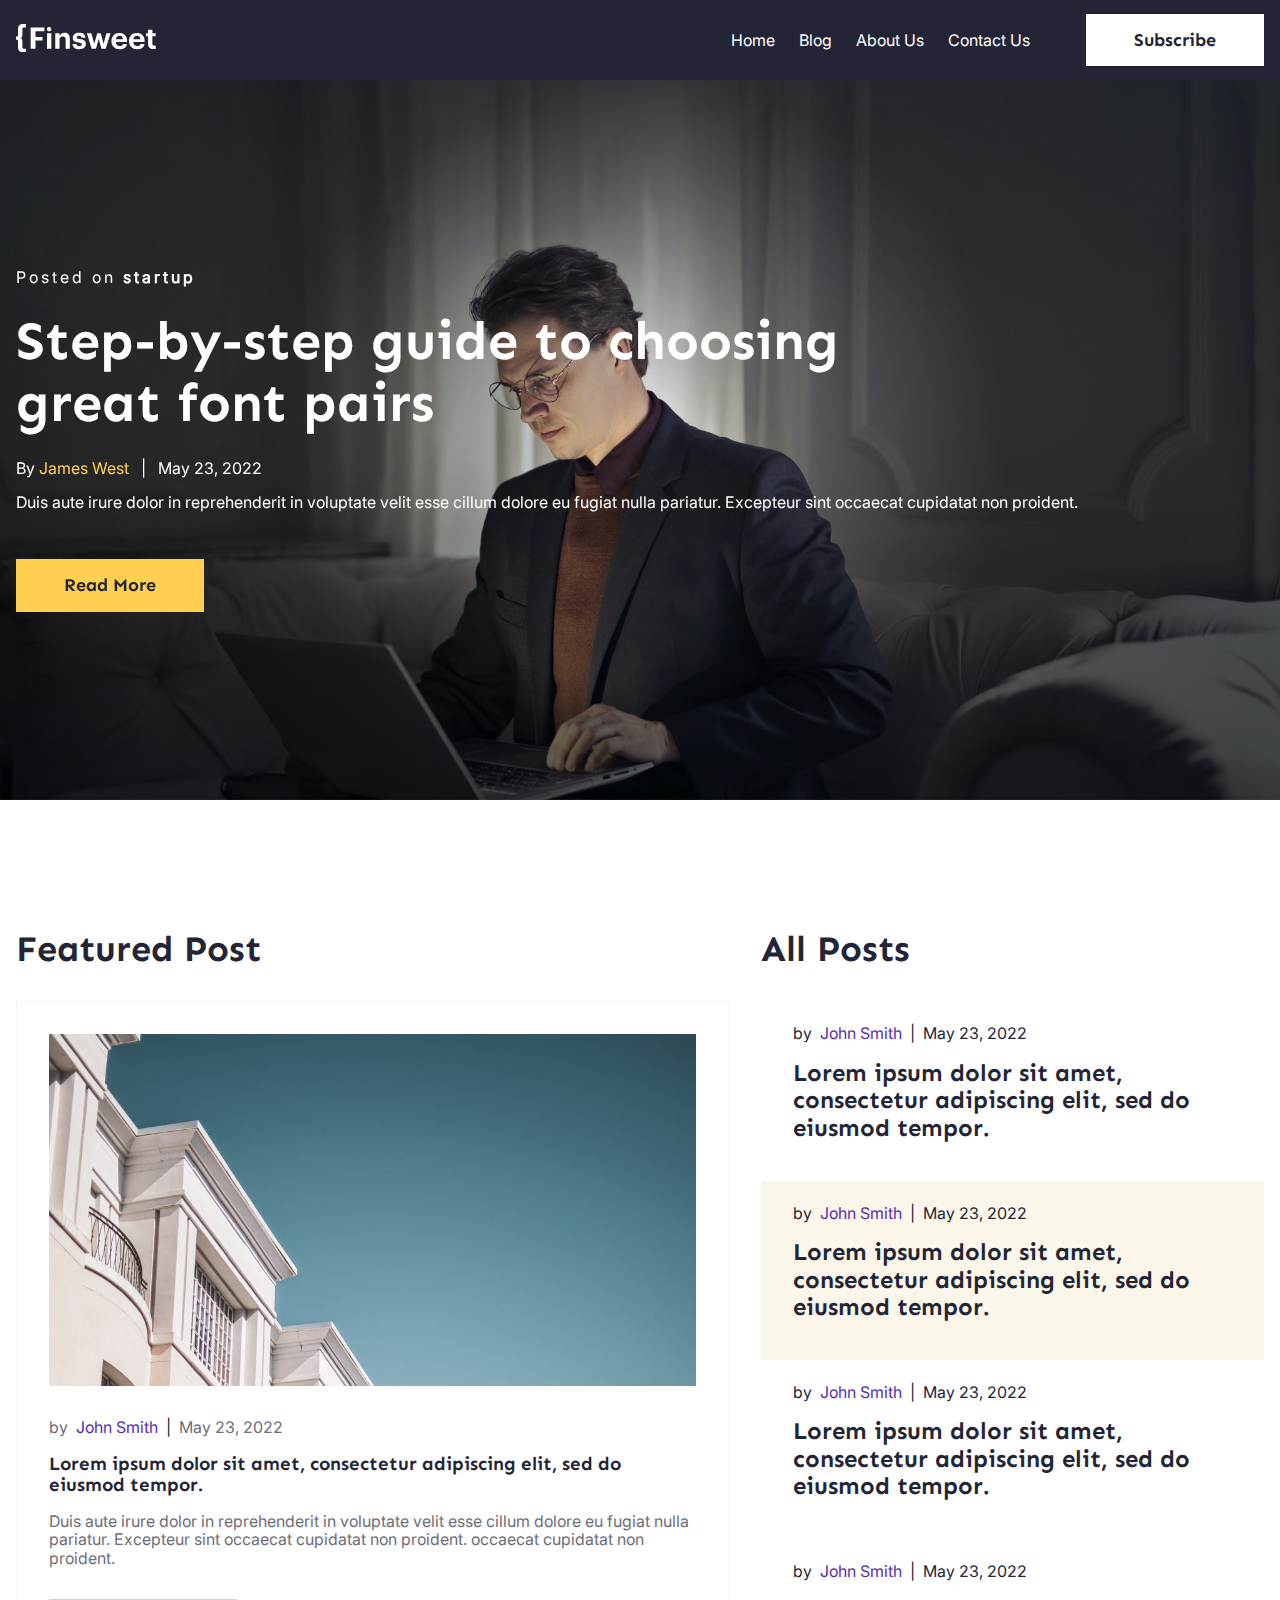
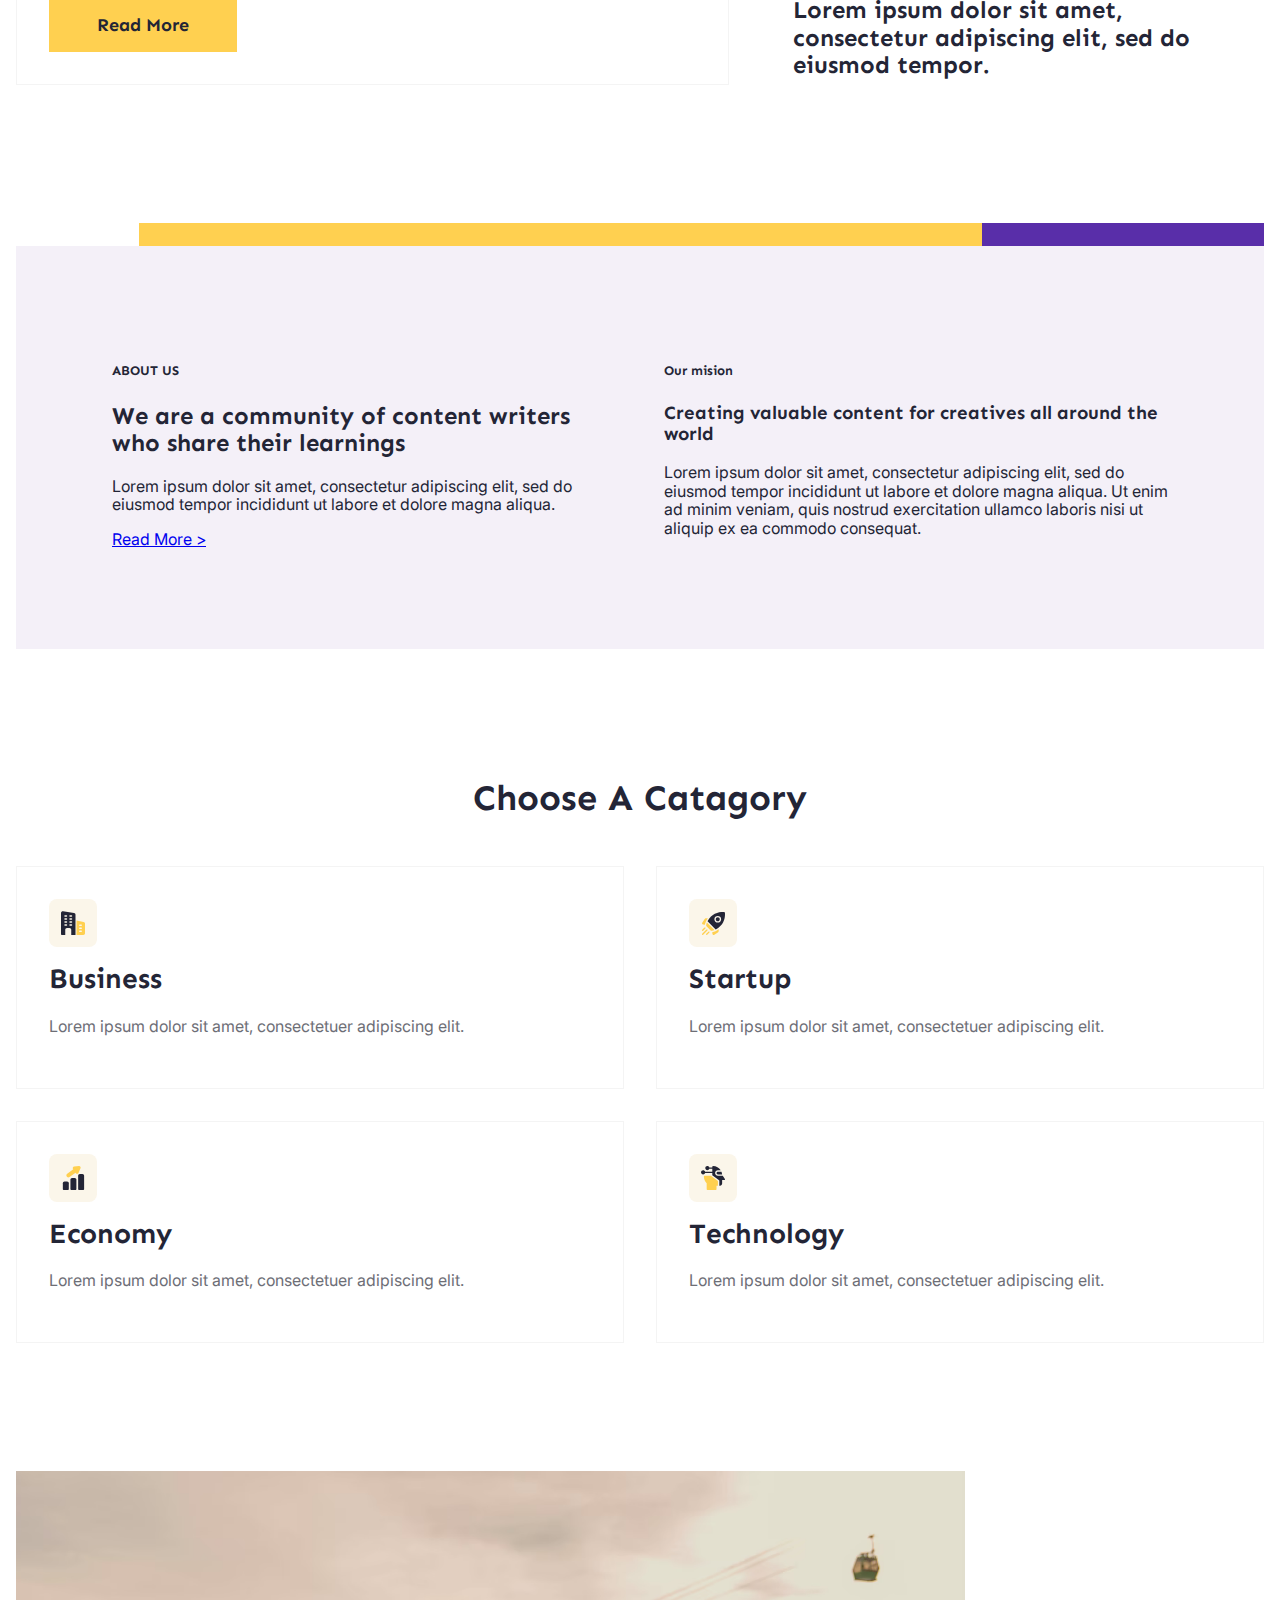
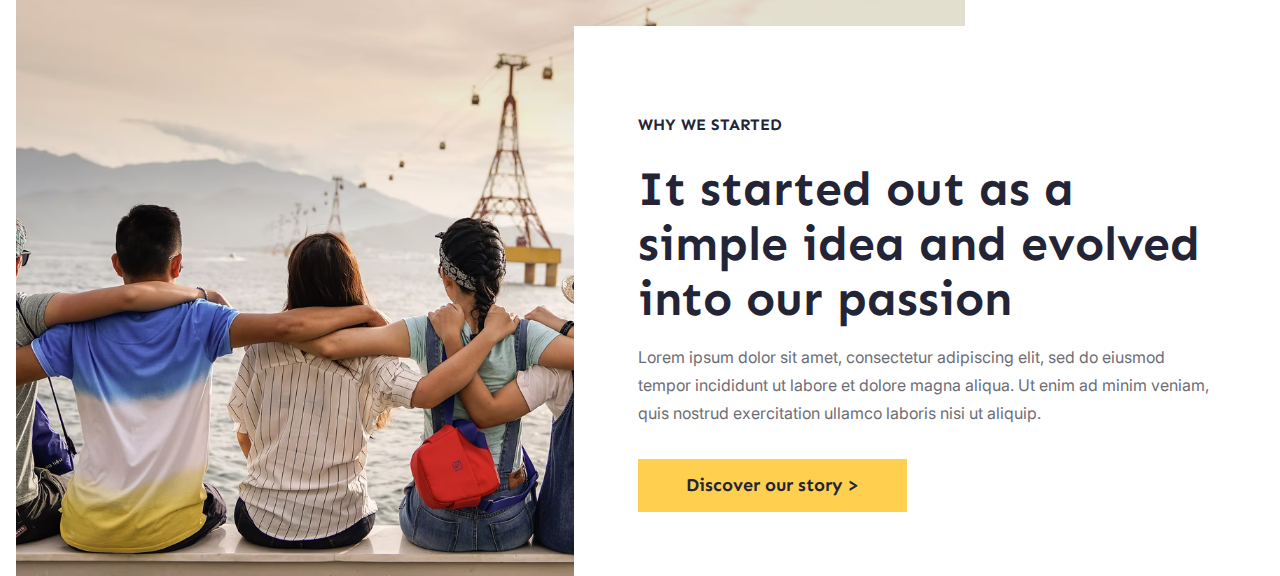
==== index.html @ 899491e8 "created main responsive why we started block with css styles" ====
<!DOCTYPE html>
<html lang="en">

<head>
  <meta charset="UTF-8">
  <meta name="viewport" content="width=device-width, initial-scale=1.0">
  <title>Document</title>
  <link rel="stylesheet" href="css/style.css">
</head>

<body>
  <nav>
    <div class="container">
      <div class="logo">
        <a href="#">
          <svg width="140" height="29" viewBox="0 0 140 29" fill="none" xmlns="http://www.w3.org/2000/svg">
            <g clip-path="url(#clip0_22271_611)">
              <path
                d="M139.752 21.6557V25.1203H136.846C133.745 25.0228 132.088 23.3481 132.088 20.2026V12.2899H130.059V9.25068H132.088V5.84814H136.376V9.21523H139.655V12.2456H136.376V19.7773C136.376 20.7962 136.58 21.6114 138.148 21.6114L139.752 21.6557Z"
                fill="white" />
              <path
                d="M112.965 17.2166V16.9862C112.919 15.9671 113.074 14.9488 113.422 13.9898C113.77 13.0308 114.303 12.1498 114.992 11.3975C115.681 10.6451 116.512 10.0361 117.437 9.6054C118.362 9.17468 119.362 8.9307 120.382 8.88745C120.585 8.88745 120.798 8.88745 121.002 8.88745C125.051 8.88745 128.604 11.2444 128.604 16.8621V18.0583H117.351C117.466 20.6457 118.866 22.1077 121.223 22.1077C123.252 22.1077 124.2 21.2216 124.475 19.928H128.525C128.028 23.3039 125.335 25.1824 121.073 25.1824C116.394 25.1469 112.965 22.1875 112.965 17.2166ZM124.387 15.3469C124.236 12.99 123.049 11.8558 120.984 11.8558C118.919 11.8558 117.732 13.1318 117.44 15.3469H124.387Z"
                fill="white" />
              <path
                d="M95.4573 17.2166V16.9862C95.4108 15.9685 95.5654 14.9516 95.9122 13.9937C96.259 13.0358 96.7912 12.1557 97.4783 11.4035C98.1654 10.6514 98.994 10.042 99.9168 9.61032C100.839 9.1786 101.838 8.93296 102.856 8.88745C103.06 8.88745 103.272 8.88745 103.476 8.88745C107.526 8.88745 111.088 11.2444 111.088 16.8621V18.0583H99.8433C99.9585 20.6457 101.359 22.1077 103.716 22.1077C105.745 22.1077 106.693 21.2216 106.967 19.928H111.017C110.512 23.3039 107.818 25.1824 103.556 25.1824C98.8864 25.1469 95.4573 22.1875 95.4573 17.2166ZM106.879 15.3469C106.728 12.99 105.541 11.8558 103.476 11.8558C101.412 11.8558 100.26 13.1672 99.932 15.3381L106.879 15.3469Z"
                fill="white" />
              <path
                d="M70.8867 9.21509H75.4234L78.1968 19.7239L81.2361 9.21509H84.7804L87.5272 19.7239L90.4513 9.21509H94.607L89.6804 24.8277H85.4272L82.769 15.0277L79.9247 24.8277H75.6184L70.8867 9.21509Z"
                fill="white" />
              <path
                d="M56.4688 19.9189H60.5181C60.7042 21.3278 61.4042 22.1341 63.265 22.1341C64.9308 22.1341 65.7017 21.505 65.7017 20.4328C65.7017 19.3607 64.8156 18.9088 62.5472 18.5898C58.3915 17.9607 56.7877 16.7645 56.7877 13.7164C56.7877 10.4645 59.765 8.85181 62.9903 8.85181C66.4548 8.85181 69.0688 10.11 69.4409 13.6986H65.4447C65.4192 13.4212 65.339 13.1516 65.2087 12.9053C65.0784 12.6591 64.9006 12.4411 64.6855 12.264C64.4705 12.0868 64.2225 11.9541 63.9559 11.8733C63.6892 11.7926 63.4092 11.7655 63.132 11.7936H62.9991C61.5991 11.7936 60.7839 12.4493 60.7839 13.4062C60.7839 14.3632 61.5371 14.7797 63.8232 15.1075C67.7042 15.6923 69.8751 16.6759 69.8751 20.0164C69.8751 23.3569 67.4206 25.1467 63.3093 25.1467C59.1979 25.1467 56.5839 23.2948 56.4688 19.9189Z"
                fill="white" />
              <path
                d="M39.2617 9.21514H43.5503V11.6873C44.0337 10.7799 44.7674 10.0304 45.6643 9.52772C46.5612 9.02509 47.5835 8.79051 48.6098 8.85185C51.6491 8.85185 53.8554 10.7038 53.8554 14.9303V24.8632H49.6199V15.5506C49.6199 13.4329 48.7959 12.4227 46.882 12.4227C46.4774 12.3875 46.0699 12.4325 45.6829 12.5552C45.2958 12.6779 44.9368 12.8758 44.6264 13.1376C44.316 13.3995 44.0604 13.72 43.8742 14.0809C43.688 14.4417 43.5749 14.8358 43.5415 15.2405C43.5193 15.4288 43.5193 15.6192 43.5415 15.8076V24.8278H39.2617V9.21514Z"
                fill="white" />
              <path
                d="M30.9858 5.28988C30.9703 4.86229 31.0819 4.4397 31.3067 4.07562C31.5315 3.71153 31.8592 3.42233 32.2484 3.24462C32.6377 3.06691 33.0709 3.00868 33.4932 3.07731C33.9155 3.14594 34.308 3.33834 34.6209 3.63016C34.9338 3.92197 35.1531 4.30007 35.2511 4.71659C35.349 5.13311 35.3211 5.56932 35.171 5.96998C35.0208 6.37065 34.7552 6.71776 34.4076 6.96737C34.0601 7.21697 33.6463 7.35785 33.2187 7.37216H33.139C32.8736 7.38896 32.6074 7.35319 32.3559 7.2669C32.1043 7.18062 31.8723 7.04551 31.673 6.86934C31.4738 6.69317 31.3113 6.4794 31.1949 6.24028C31.0785 6.00117 31.0105 5.74143 30.9947 5.47596C30.9873 5.41422 30.9843 5.35204 30.9858 5.28988ZM30.9858 9.2152H35.3187V24.8279H31.0035L30.9858 9.2152Z"
                fill="white" />
              <path d="M14.6562 3.49121H28.355V7.27476H19.4942V12.9191H26.5119V16.5608H19.4854V24.8279H14.6562V3.49121Z"
                fill="white" />
              <path
                d="M6.38861 10.4734C6.38861 11.8114 6.38861 13.4418 4.54557 14.1063C6.43291 14.7532 6.38861 16.1266 6.38861 17.562V22.8785C6.38861 23.8886 6.7962 24.5 7.52279 24.6506C7.68244 24.7045 7.85064 24.7285 8.01899 24.7215H9.79114V28.2658H6.86709C3.7481 28.2658 2.02911 26.4937 2.02911 23.2063V16.9152C2.00699 16.5922 1.86458 16.2893 1.63 16.0662C1.39541 15.8431 1.08571 15.716 0.762025 15.7101H0V12.6H0.762025C1.09216 12.5956 1.40796 12.4644 1.64388 12.2334C1.87981 12.0024 2.01776 11.6895 2.02911 11.3595V4.97975C2.02911 1.74557 3.71266 0 6.86709 0H9.81772V3.49114H8.04557C7.87702 3.49163 7.70958 3.51854 7.54937 3.57089C6.82278 3.75696 6.41519 4.35949 6.41519 5.34304L6.38861 10.4734Z"
                fill="white" />
            </g>
            <defs>
              <clipPath id="clip0_22271_611">
                <rect width="140" height="28.3544" fill="white" />
              </clipPath>
            </defs>
          </svg>
        </a>
      </div>

      <div class="nav__block">
        <div class="nav__block-menu">
          <button class="mobile__menu-btn" id="burger-menu">
            <span></span>
          </button>
          <ul class="menu">
            <li>
              <a href="#">Home</a>
            </li>
            <li>
              <a href="#">Blog</a>
            </li>
            <li>
              <a href="#">About Us</a>
            </li>
            <li>
              <a href="#">Contact Us</a>
            </li>
            <li>
              <button class="btn white">Subscribe</button>
            </li>
          </ul>
        </div>
        <div class="nav__block-btn">
          <button class="btn white">Subscribe</button>
        </div>
      </div>
    </div>
  </nav>
  <header class="index__header">
    <div class="index__header-cover">
      <div class="overlay"></div>
      <img src="img/header.png" alt="header">
    </div>
    <div class="container">
      <div class="index__header-content">
        <p class="index__header-content__subtitle">Posted on <span>startup</span></p>
        <h1>Step-by-step guide to choosing <br> great font pairs</h1>
        <div class="index__header-content__date__and__author">
          <p>By <span class="index__header-content__author">James West</span></p>
          |
          <p>May 23, 2022</p>
        </div>
        <p>Duis aute irure dolor in reprehenderit in voluptate velit esse cillum dolore eu fugiat nulla pariatur.
          Excepteur
          sint
          occaecat cupidatat non proident.</p>
        <button class="btn">Read More</button>
      </div>
    </div>
  </header>
  <main>
    <div class="container index__first__block">
      <div class="featured__post">
        <h2>Featured Post</h2>

        <div class="featured__post-wrapper">
          <div class="featured__post-cover">
            <img src="img/fp.png" alt="Lorem ipsum dolor sit amet, consectetur adipiscing elit, sed do eiusmod tempor.">
          </div>
          <div class="post__title__date__author">
            <div class="pda">
              <p>by</p>
              <a href="#">John Smith</a>
              <span>|</span>
              <p>May 23, 2022</p>
            </div>
            <h3>
              Lorem ipsum dolor sit amet, consectetur adipiscing elit, sed do eiusmod tempor.
            </h3>
          </div>
          <p>
            Duis aute irure dolor in reprehenderit in voluptate velit esse cillum dolore eu fugiat nulla pariatur.
            Excepteur sint
            occaecat cupidatat non proident.
            occaecat cupidatat non proident.
          </p>
          <button class="btn">Read More</button>
        </div>
      </div>
      <div class="all__posts">
        <h2>All Posts</h2>

        <div class="all__posts-items">
          <div class="all__posts-item">
            <div class="post__title__date__author">
              <div class="pda">
                <p>by</p>
                <a href="#">John Smith</a>
                <span>|</span>
                <p>May 23, 2022</p>
              </div>
              <h4>
                Lorem ipsum dolor sit amet, consectetur adipiscing elit, sed do eiusmod tempor.
              </h4>
            </div>
          </div>
          <div class="all__posts-item">
            <div class="post__title__date__author">
              <div class="pda">
                <p>by</p>
                <a href="#">John Smith</a>
                <span>|</span>
                <p>May 23, 2022</p>
              </div>
              <h4>
                Lorem ipsum dolor sit amet, consectetur adipiscing elit, sed do eiusmod tempor.
              </h4>
            </div>
          </div>
          <div class="all__posts-item">
            <div class="post__title__date__author">
              <div class="pda">
                <p>by</p>
                <a href="#">John Smith</a>
                <span>|</span>
                <p>May 23, 2022</p>
              </div>
              <h4>
                Lorem ipsum dolor sit amet, consectetur adipiscing elit, sed do eiusmod tempor.
              </h4>
            </div>
          </div>
          <div class="all__posts-item">
            <div class="post__title__date__author">
              <div class="pda">
                <p>by</p>
                <a href="#">John Smith</a>
                <span>|</span>
                <p>May 23, 2022</p>
              </div>
              <h4>
                Lorem ipsum dolor sit amet, consectetur adipiscing elit, sed do eiusmod tempor.
              </h4>
            </div>
          </div>
        </div>
      </div>
    </div>
    <div class="container index__second__block">
      <div class="isb__lines">
        <div class="orange"></div>
        <div class="purple"></div>
      </div>
      <div class="isb__wrapper">
        <div class="isb__left">
          <h5>ABOUT US</h5>
          <h2>We are a community of content writers who share their learnings</h2>
          <p>Lorem ipsum dolor sit amet, consectetur adipiscing elit, sed do eiusmod tempor incididunt ut labore et
            dolore magna
            aliqua.</p>
          <a href="#">Read More ></a>
        </div>
        <div class="isb__right">
          <h5>Our mision</h5>
          <h3>Creating valuable content for creatives all around the world</h3>
          <p>Lorem ipsum dolor sit amet, consectetur adipiscing elit, sed do eiusmod tempor incididunt ut labore et
            dolore magna
            aliqua. Ut enim ad minim veniam, quis nostrud exercitation ullamco laboris nisi ut aliquip ex ea commodo
            consequat.</p>
        </div>
      </div>
    </div>
    <div class="container global__category">
      <h2>Choose A Catagory</h2>
      <div class="global__category-items">
        <div class="global__category-item">
          <div class="gc__icon">
            <img src="icons/i1.svg" alt="icon">
          </div>
          <h3>Business</h3>
          <p>Lorem ipsum dolor sit amet, consectetuer adipiscing elit.</p>
        </div>
        <div class="global__category-item">
          <div class="gc__icon">
            <img src="icons/i2.svg" alt="icon">
          </div>
          <h3>Startup</h3>
          <p>Lorem ipsum dolor sit amet, consectetuer adipiscing elit.</p>
        </div>
        <div class="global__category-item">
          <div class="gc__icon">
            <img src="icons/i3.svg" alt="icon">
          </div>
          <h3>Economy</h3>
          <p>Lorem ipsum dolor sit amet, consectetuer adipiscing elit.</p>
        </div>
        <div class="global__category-item">
          <div class="gc__icon">
            <img src="icons/i4.svg" alt="icon">
          </div>
          <h3>Technology</h3>
          <p>Lorem ipsum dolor sit amet, consectetuer adipiscing elit.</p>
        </div>
      </div>
    </div>
    <div class="container why__we__started">
      <div class="wws__cover">
        <img src="img/whywestarted.png" alt="why we started">
      </div>
      <div class="wws__content">
        <h5>Why we started</h5>
        <h2>It started out as a simple idea and evolved into our passion</h2>
        <p>Lorem ipsum dolor sit amet, consectetur adipiscing elit, sed do eiusmod tempor incididunt ut labore et dolore
          magna
          aliqua. Ut enim ad minim veniam, quis nostrud exercitation ullamco laboris nisi ut aliquip.</p>
        <button class="btn">Discover our story ></button>
      </div>
    </div>
  </main>
</body>

</html>
---- css/style.css ----
html {
  line-height: 1.15;
  -webkit-text-size-adjust: 100%;
}

* {
  box-sizing: border-box;
}

ul,
ol {
  margin: 0;
  padding: 0;
}

body {
  margin: 0;
}

main {
  display: block;
}

h1 {
  font-size: 2em;
  margin: 0.67em 0;
}

hr {
  box-sizing: content-box;
  height: 0;
  overflow: visible;
}

pre {
  font-family: monospace, monospace;
  /* 1 */
  font-size: 1em;
  /* 2 */
}

a {
  background-color: transparent;
}

abbr[title] {
  border-bottom: none;
  text-decoration: underline;
  text-decoration: underline dotted;
}

b,
strong {
  font-weight: bolder;
}

code,
kbd,
samp {
  font-family: monospace, monospace;
  font-size: 1em;
}

small {
  font-size: 80%;
}

sub,
sup {
  font-size: 75%;
  line-height: 0;
  position: relative;
  vertical-align: baseline;
}

sub {
  bottom: -0.25em;
}

sup {
  top: -0.5em;
}

img {
  border-style: none;
}

button,
input,
optgroup,
select,
textarea {
  font-family: inherit;
  font-size: 100%;
  line-height: 1.15;
  margin: 0;
}

button,
input {
  overflow: visible;
}

button,
select {
  text-transform: none;
}

button,
[type="button"],
[type="reset"],
[type="submit"] {
  -webkit-appearance: button;
}

button::-moz-focus-inner,
[type="button"]::-moz-focus-inner,
[type="reset"]::-moz-focus-inner,
[type="submit"]::-moz-focus-inner {
  border-style: none;
  padding: 0;
}

button:-moz-focusring,
[type="button"]:-moz-focusring,
[type="reset"]:-moz-focusring,
[type="submit"]:-moz-focusring {
  outline: 1px dotted ButtonText;
}

fieldset {
  padding: 0.35em 0.75em 0.625em;
}

legend {
  box-sizing: border-box;
  color: inherit;
  display: table;
  max-width: 100%;
  padding: 0;
  white-space: normal;
}

progress {
  vertical-align: baseline;
}

textarea {
  overflow: auto;
}

[type="checkbox"],
[type="radio"] {
  box-sizing: border-box;
  padding: 0;
}

[type="number"]::-webkit-inner-spin-button,
[type="number"]::-webkit-outer-spin-button {
  height: auto;
}

[type="search"] {
  -webkit-appearance: textfield;
  outline-offset: -2px;
}

[type="search"]::-webkit-search-decoration {
  -webkit-appearance: none;
}

::-webkit-file-upload-button {
  -webkit-appearance: button;
  font: inherit;
}

details {
  display: block;
}

summary {
  display: list-item;
}

template {
  display: none;
}

[hidden] {
  display: none;
}

/*  finsweet */

:root {
  --black: #232536;
  --yellow: #FFD050;
  --purple: #592EA9;
  --darkGray: #4C4C4C;
  --mediumGray: #6D6E76;
  --lightGray: #F4F4F4;
  --lavender: #F4F0F8;
  --lightYellow: #FBF6EA;
  --white: #FFFFFF;
}

@font-face {
  font-family: "sen-extrabold";
  src: url("../fonts/Sen-ExtraBold.ttf");
}

@font-face {
  font-family: "sen-semibold";
  src: url("../fonts/Sen-SemiBold.ttf");
}

@font-face {
  font-family: "sen-bold";
  src: url("../fonts/Sen-Bold.ttf");
}

@font-face {
  font-family: "sen-medium";
  src: url("../fonts/Sen-Medium.ttf");
}

@font-face {
  font-family: "sen-regular";
  src: url("../fonts/Sen-Regular.ttf");
}

@font-face {
  font-family: "inter-medium";
  src: url("../fonts/Inter-Medium.ttf");
}

@font-face {
  font-family: "inter-regular";
  src: url("../fonts/Inter-Regular.ttf");
}

@font-face {
  font-family: "inter-light";
  src: url("../fonts/Inter-Light.ttf");
}

h1,
h2,
h3,
h4,
h5,
h6 {
  font-family: "sen-bold", serif;
}

body {
  font-family: "inter-regular", serif;
  color: var(--black);
}

.btn {
  display: flex;
  justify-content: center;
  align-items: center;
  background: var(--yellow);
  padding: 16px 48px;
  cursor: pointer;
  color: var(--black);
  font-size: 18px;
  font-family: "sen-bold", serif;
  border: none;

  &.white {
    background: var(--white);
  }
}

.post__title__date__author {
  .pda {
    display: flex;
    align-items: center;
    gap: 8px;

    p {
      margin-top: 0;
      margin-bottom: 0 !important;
    }

    a {
      color: var(--purple);
      text-decoration: none;
    }
  }

  h3,
  h4 {
    margin-top: 16px;
    margin-bottom: 16px;
  }
}

.container {
  max-width: 1280px;
  min-width: 280px;
  padding: 0px 16px;
  margin: 0 auto;
}

nav {
  position: sticky;
  top: 0;
  left: 0;
  z-index: 999;
  background: var(--black);

  .container {
    display: flex;
    justify-content: space-between;
    align-items: center;
    min-height: 80px;

    .nav__block {
      display: flex;
      align-items: center;
      gap: 32px;

      .nav__block-menu {
        .mobile__menu-btn {
          &#burger-menu {
            display: none;
            cursor: pointer;
            height: 27px;
            width: 27px;
            overflow: visible;
            position: relative;
            z-index: 2;
            background: none;
            border: none;

            span,
            span:before,
            span:after {
              background: #fff;
              display: block;
              height: 2px;
              opacity: 1;
              position: absolute;
              transition: 0.3s ease-in-out;
            }

            span:before,
            span:after {
              content: '';
            }

            span:before {
              left: 0px;
              top: -10px;
              width: 27px;
            }

            span {
              right: 0px;
              top: 13px;
              width: 27px;
            }

            span:after {
              left: 0px;
              top: 10px;
              width: 27px;
            }

            &.active {
              span:before {
                top: 0px;
                transform: rotate(90deg);
                width: 27px;
              }

              span {
                transform: rotate(-45deg);
                top: 13px;
                width: 27px;
              }

              span:after {
                top: 0px;
                left: 0;
                transform: rotate(90deg);
                opacity: 0;
                width: 0;
              }
            }
          }
        }

        .menu {
          display: flex;
          gap: 24px;

          li {
            list-style-type: none;

            button {
              display: none;
            }

            a {
              color: var(--white);
              text-decoration: none;
              transition: color .2s ease-in;

              &:hover {
                color: orangered
              }
            }
          }
        }
      }
    }

    @media screen and (max-width: 768px) {
      .nav__block {
        .nav__block-menu {
          .mobile__menu-btn {
            &#burger-menu {
              display: block;
            }
          }

          .menu {
            flex-direction: column;
            position: fixed;
            width: 100%;
            height: 100%;
            top: 80px;
            left: -50000px;
            padding: 48px;
            background: var(--black);
            z-index: 99;

            li {
              button {
                display: flex;
              }

              a {
                display: block;
              }
            }

            &.menu__active {
              left: 0px;
            }
          }
        }

        .nav__block-btn {
          display: none;
        }
      }
    }
  }
}

header {
  &.index__header {
    display: flex;
    align-items: center;
    height: 720px;
    overflow: hidden;
    position: relative;

    @media screen and (max-width: 768px) {
      height: 580px;
    }

    .index__header-cover {
      position: absolute;
      height: inherit;
      width: 100%;

      .overlay {
        position: absolute;
        width: 100%;
        height: 100%;
        background: radial-gradient(circle at center, transparent 2%, rgba(0, 0, 0, 0.60) 50%);
        z-index: 1;
      }

      img {
        transform: rotateY(180deg);
        width: 100%;
        height: 100%;
        object-fit: cover;
        object-position: center center;
      }
    }

    .container {
      width: 100%;

      .index__header-content {
        position: relative;
        z-index: 3;

        .index__header-content__subtitle {
          color: var(--white);
          letter-spacing: 3px;
          margin: 0;

          span {
            font-weight: 900;
          }
        }

        h1 {
          color: var(--white);
          font-size: 54px;
          margin-bottom: 24px;
          margin-top: 24px;
        }

        .index__header-content__date__and__author {
          display: flex;
          align-items: center;
          gap: 12px;
          color: var(--white);
          margin-top: 0;
          margin-bottom: 16px;

          p {
            margin: 0;
          }

          .index__header-content__author {
            color: var(--yellow);
          }
        }

        p {
          color: var(--white);
          margin-bottom: 48px;
        }

        @media screen and (max-width: 768px) {
          text-align: center;

          h1 {
            font-size: 32px;
          }

          .index__header-content__date__and__author {
            justify-content: center;
          }

          .btn {
            margin: 0 auto;
          }
        }
      }
    }
  }
}

main {
  .container {
    &.index__first__block {
      display: flex;
      justify-content: space-between;
      gap: 32px;
      padding-top: 128px;
      padding-bottom: 128px;

      .featured__post {
        flex: 1 1 733px;

        h2 {
          font-size: 36px;
          margin-top: 0;
          margin-bottom: 32px;
        }

        .featured__post-wrapper {
          padding: 32px;
          border: 1px solid var(--lightGray);

          .featured__post-cover {
            max-width: 669px;
            max-height: 352px;
            overflow: hidden;
            margin-bottom: 32px;

            img {
              display: block;
              width: 100%;
              height: 100%;
              object-fit: cover;
              object-position: center center;
            }
          }

          p {
            color: var(--mediumGray);
            margin-bottom: 32px;
          }
        }
      }

      .all__posts {
        flex: 1 1 517px;

        h2 {
          font-size: 36px;
          margin-top: 0;
          margin-bottom: 32px;
        }

        .all__posts-items {
          .all__posts-item {
            .post__title__date__author {
              padding: 23px 32px;

              h4 {
                font-size: 24px;
              }
            }

            &:nth-child(2) {
              background: var(--lightYellow);
            }
          }
        }
      }

      @media screen and (max-width: 768px) {
        flex-wrap: wrap;
      }
    }

    &.index__second__block {
      position: relative;

      .isb__lines {
        display: flex;
        position: absolute;
        top: -23px;
        right: 16px;

        .orange,
        .purple {
          height: 23px;
        }

        .orange {
          width: 843px;
          background: var(--yellow);
        }

        .purple {
          width: 282px;
          background: var(--purple);
        }
      }

      .isb__wrapper {
        display: flex;
        gap: 48px;
        background: var(--lavender);
        padding: 96px;

        .isb__left,
        .isb__right {
          flex: 1;
        }

        @media screen and (max-width: 768px) {
          flex-wrap: wrap;
          padding: 48px;

          .isb__left,
          .isb__right {
            flex: 1 1 100%;
          }
        }
      }
    }

    &.global__category {
      padding-top: 128px;
      padding-bottom: 128px;

      h2 {
        text-align: center;
        margin: 0;
        font-size: 36px;
      }

      .global__category-items {
        display: flex;
        flex-wrap: wrap;
        margin-top: 48px;
        gap: 32px;

        .global__category-item {
          flex: 1;
          border: 1px solid var(--lightGray);
          padding: 32px;

          .gc__icon {
            display: flex;
            justify-content: center;
            align-items: center;
            width: 48px;
            height: 48px;
            border-radius: 8px;
            background: var(--lightYellow);
          }

          h3 {
            font-size: 28px;
            margin-top: 16px;
            margin-bottom: 4px;
          }

          p {
            color: var(--mediumGray);
            line-height: 28px;
          }
        }

        @media screen and (max-width: 1280px) {
          .global__category-item {
            flex: 1 1 48%;
          }
        }

        @media screen and (max-width: 768px) {
          .global__category-item {
            flex: 1 1 100%;
          }
        }
      }
    }

    &.why__we__started {
      position: relative;

      .wws__cover {
        max-width: 949px;
        height: 705px;
        overflow: hidden;

        img {
          width: 100%;
          height: 100%;
          object-fit: cover;
          object-position: start center;
        }
      }

      .wws__content {
        max-width: 706px;
        position: absolute;
        bottom: 0;
        right: 0;
        background: var(--white);
        padding: 64px;

        h5 {
          font-size: 16px;
          text-transform: uppercase;
        }

        h2 {
          font-size: 48px;
          margin-top: 24px;
          margin-bottom: 16px;
        }

        p {
          margin-bottom: 32px;
          color: var(--mediumGray);
          line-height: 28px;
        }

        @media screen and (max-width: 768px) {
          padding: 32px;

          h2 {
            font-size: 24px;
          }
        }
      }
    }
  }
}
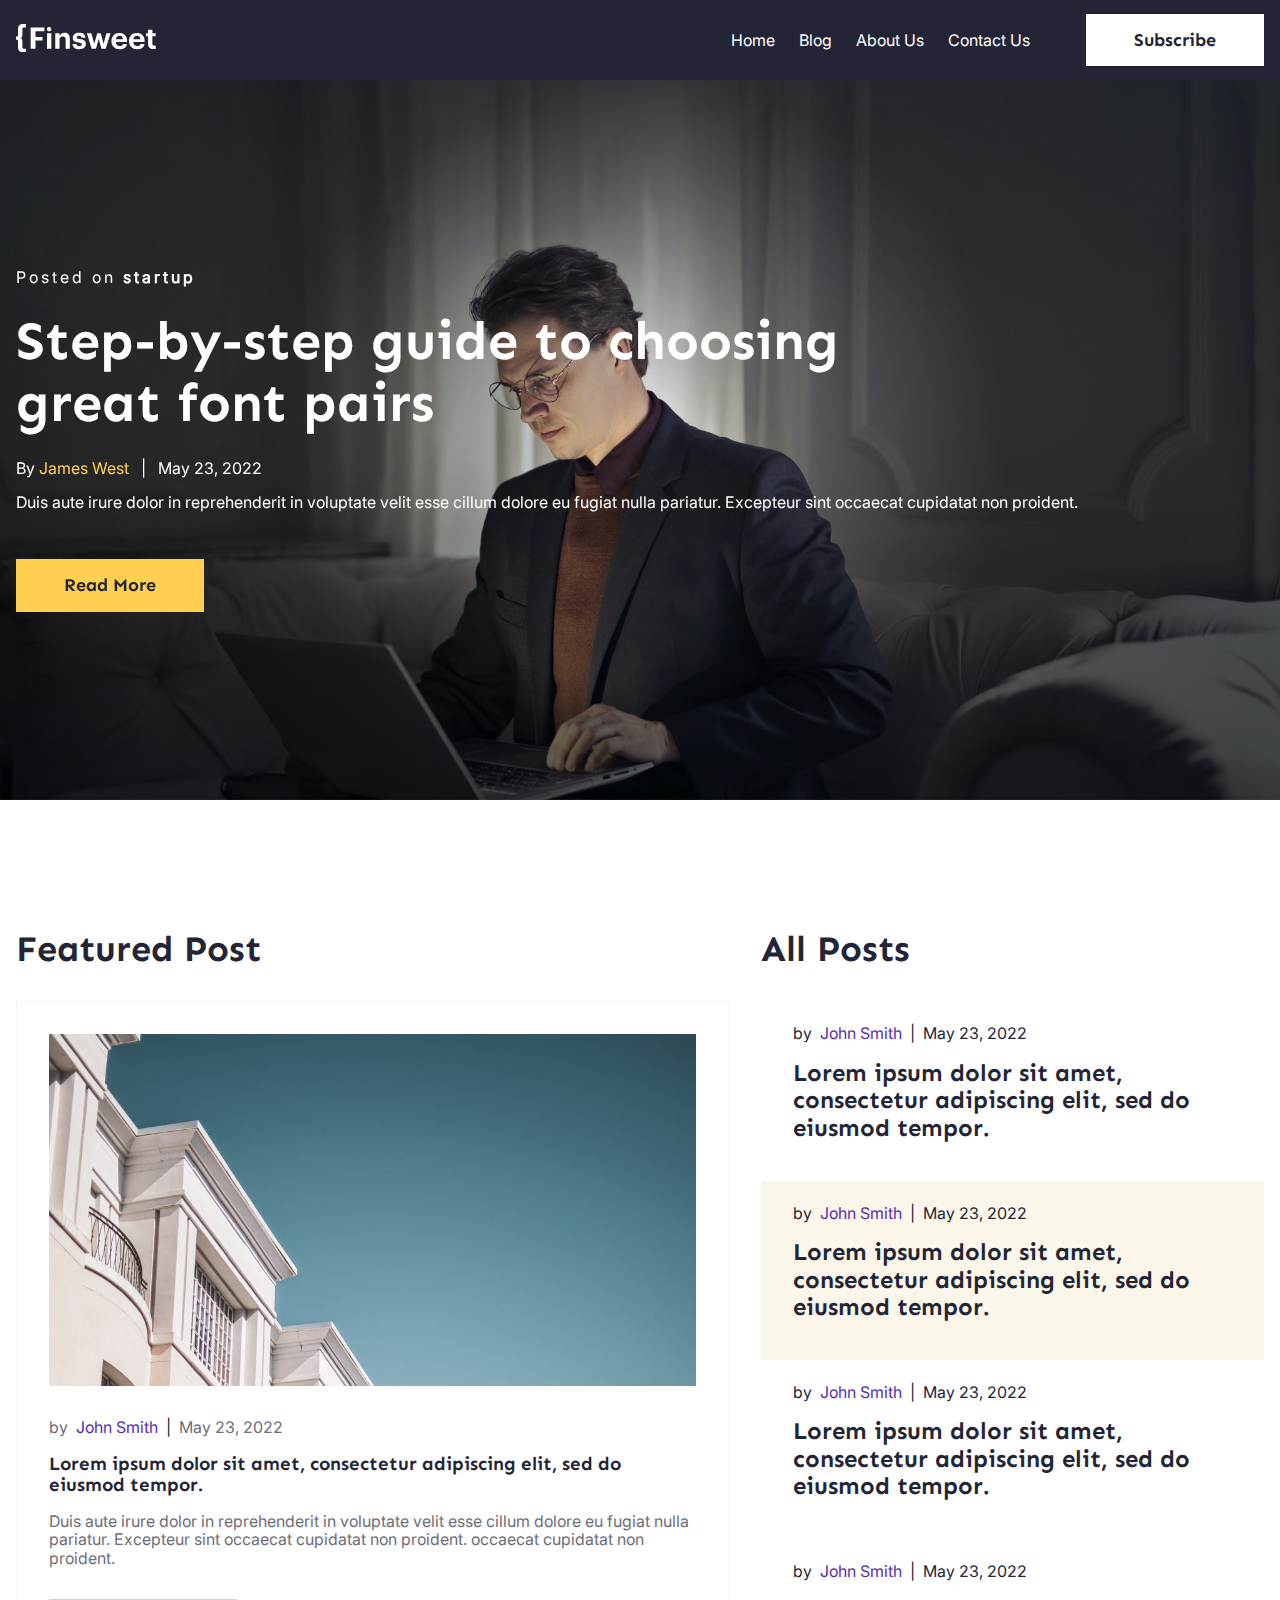
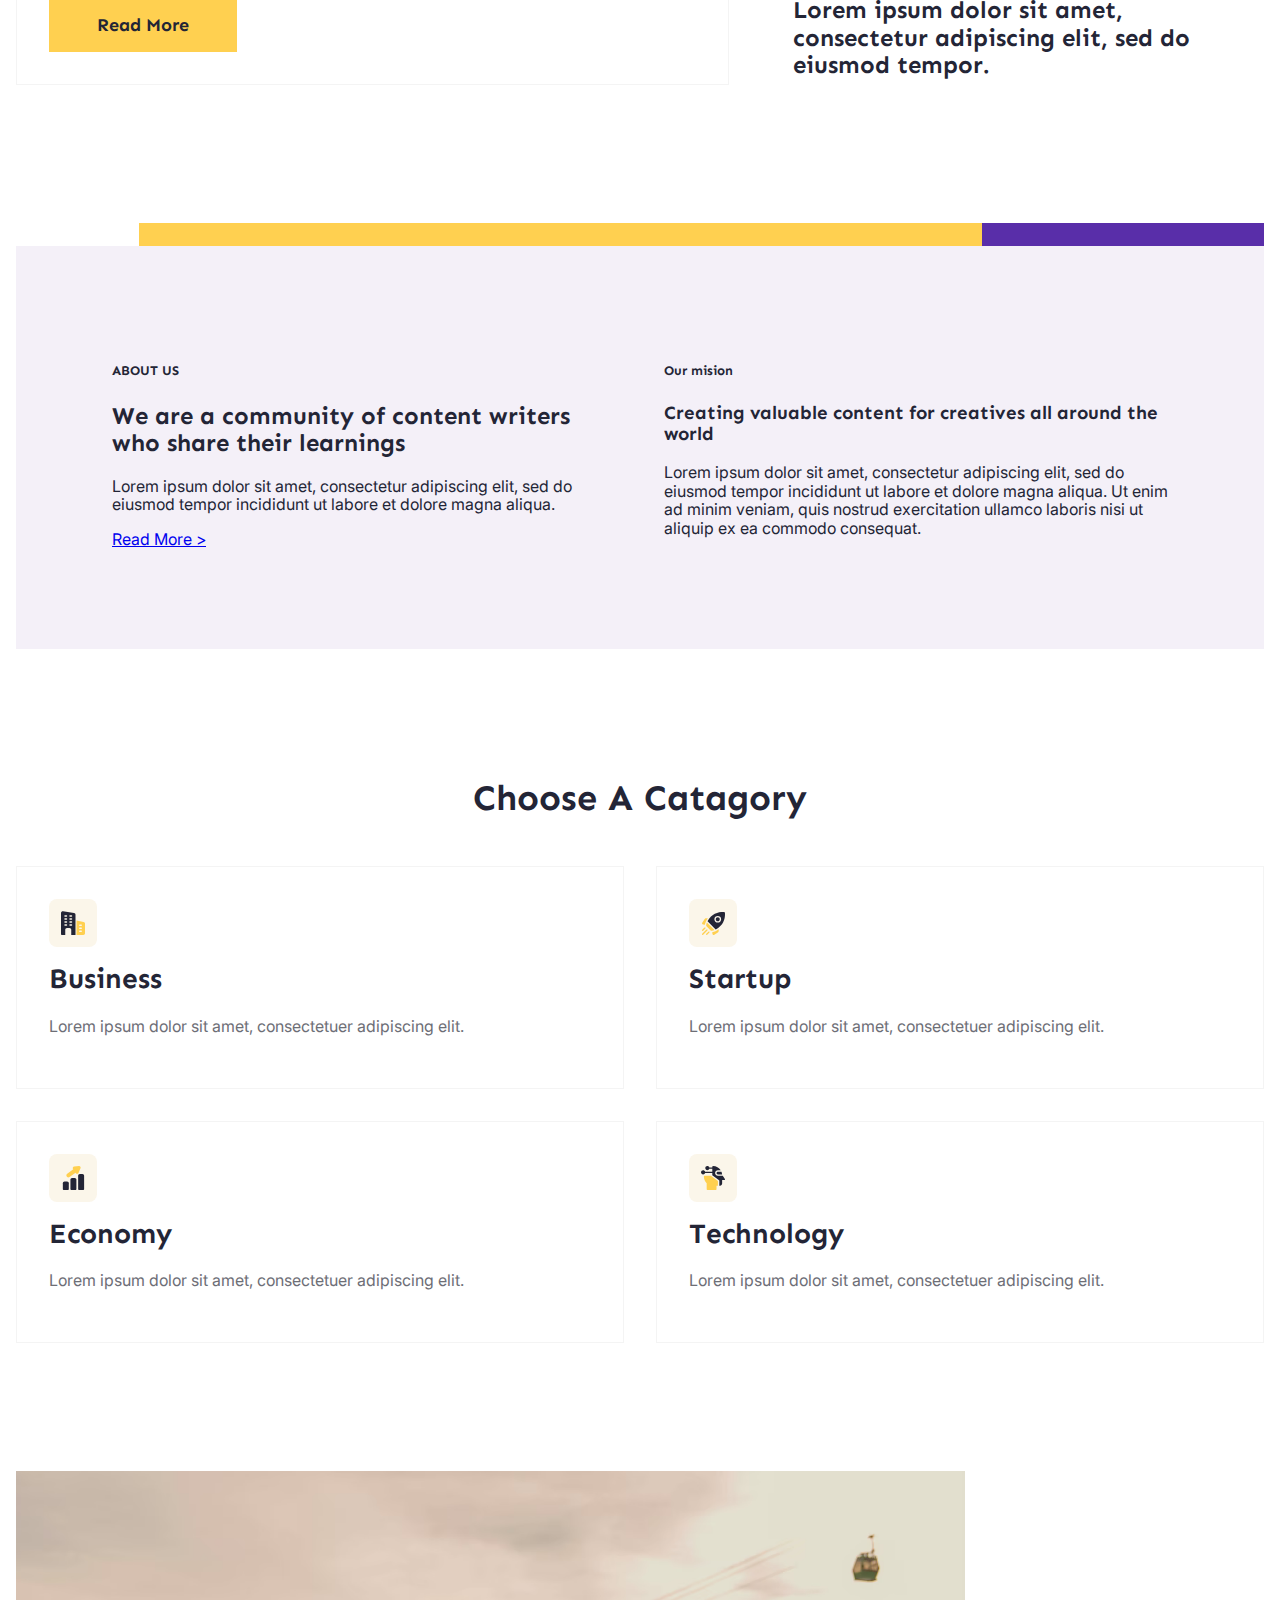
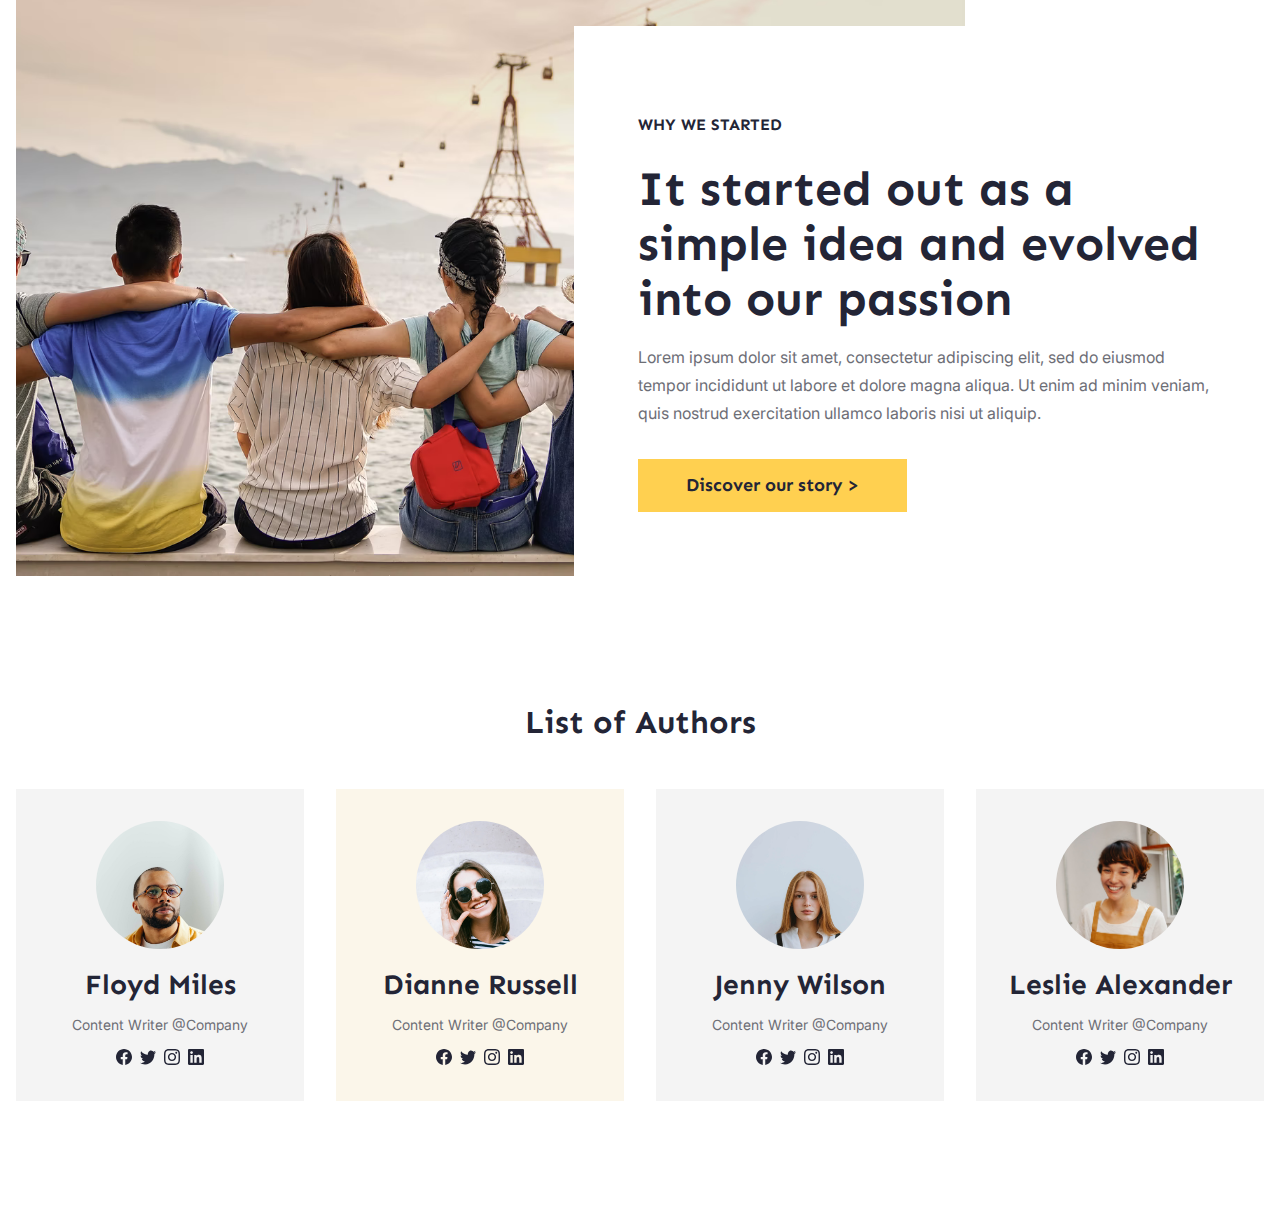
==== commit c215c042: "created main responsive global authors  block with css styles" ====
--- a/index.html
+++ b/index.html
@@ -260,6 +260,274 @@
         <button class="btn">Discover our story ></button>
       </div>
     </div>
+    <div class="container global__authors">
+      <h2>List of Authors</h2>
+
+      <div class="ga__items">
+        <div class="ga__item">
+          <div class="ga__item-cover">
+            <img src="img/a1.png" alt="Floyd Miles">
+          </div>
+          <h3>Floyd Miles</h3>
+          <p>Content Writer @Company</p>
+          <ul>
+            <li>
+              <a href="#">
+                <svg width="16" height="16" viewBox="0 0 16 16" fill="none" xmlns="http://www.w3.org/2000/svg">
+                  <path
+                    d="M16 8C16 3.58172 12.4183 0 8 0C3.58172 0 0 3.58172 0 8C0 11.993 2.92547 15.3027 6.75 15.9028V10.3125H4.71875V8H6.75V6.2375C6.75 4.2325 7.94438 3.125 9.77172 3.125C10.6467 3.125 11.5625 3.28125 11.5625 3.28125V5.25H10.5538C9.56 5.25 9.25 5.86672 9.25 6.5V8H11.4688L11.1141 10.3125H9.25V15.9028C13.0745 15.3027 16 11.993 16 8Z"
+                    fill="#232536" />
+                </svg>
+              </a>
+            </li>
+            <li>
+              <a href="#">
+                <svg width="16" height="17" viewBox="0 0 16 17" fill="none" xmlns="http://www.w3.org/2000/svg">
+                  <path
+                    d="M5.03344 15.4068C11.0697 15.4068 14.3722 10.0919 14.3722 5.48434C14.3722 5.33492 14.3691 5.18219 14.3628 5.03277C15.0052 4.53914 15.5597 3.9277 16 3.22719C15.4017 3.51003 14.7664 3.69475 14.1159 3.77504C14.8009 3.33883 15.3137 2.65356 15.5594 1.84627C14.915 2.252 14.2104 2.5382 13.4756 2.69262C12.9806 2.13371 12.326 1.76364 11.6131 1.63964C10.9003 1.51563 10.1688 1.6446 9.53183 2.00659C8.89486 2.36858 8.38787 2.94344 8.08923 3.64228C7.7906 4.34113 7.71695 5.12504 7.87969 5.87281C6.575 5.80325 5.29862 5.44314 4.13332 4.81584C2.96802 4.18853 1.9398 3.30804 1.11531 2.23143C0.696266 2.99907 0.568038 3.90743 0.756687 4.77192C0.945337 5.6364 1.43671 6.39213 2.13094 6.88551C1.60975 6.86793 1.09998 6.71883 0.64375 6.45055V6.49371C0.643283 7.29929 0.905399 8.08018 1.38554 8.70365C1.86568 9.32711 2.53422 9.75467 3.2775 9.91363C2.7947 10.054 2.28799 10.0744 1.79656 9.9734C2.0063 10.6662 2.41438 11.2721 2.96385 11.7067C3.51331 12.1412 4.17675 12.3826 4.86156 12.3972C3.69895 13.3676 2.26278 13.8939 0.784375 13.8914C0.522191 13.8909 0.260266 13.8739 0 13.8402C1.5019 14.864 3.24902 15.4077 5.03344 15.4068Z"
+                    fill="#232536" />
+                </svg>
+              </a>
+            </li>
+            <li>
+              <a href="#">
+                <svg width="16" height="16" viewBox="0 0 16 16" fill="none" xmlns="http://www.w3.org/2000/svg">
+                  <g clip-path="url(#clip0_22308_582)">
+                    <path
+                      d="M8 1.44062C10.1375 1.44062 10.3906 1.45 11.2313 1.4875C12.0125 1.52187 12.4344 1.65313 12.7156 1.7625C13.0875 1.90625 13.3563 2.08125 13.6344 2.35937C13.9156 2.64062 14.0875 2.90625 14.2313 3.27813C14.3406 3.55937 14.4719 3.98437 14.5063 4.7625C14.5438 5.60625 14.5531 5.85938 14.5531 7.99375C14.5531 10.1312 14.5438 10.3844 14.5063 11.225C14.4719 12.0063 14.3406 12.4281 14.2313 12.7094C14.0875 13.0813 13.9125 13.35 13.6344 13.6281C13.3531 13.9094 13.0875 14.0813 12.7156 14.225C12.4344 14.3344 12.0094 14.4656 11.2313 14.5C10.3875 14.5375 10.1344 14.5469 8 14.5469C5.8625 14.5469 5.60938 14.5375 4.76875 14.5C3.9875 14.4656 3.56563 14.3344 3.28438 14.225C2.9125 14.0813 2.64375 13.9062 2.36563 13.6281C2.08438 13.3469 1.9125 13.0813 1.76875 12.7094C1.65938 12.4281 1.52813 12.0031 1.49375 11.225C1.45625 10.3813 1.44688 10.1281 1.44688 7.99375C1.44688 5.85625 1.45625 5.60312 1.49375 4.7625C1.52813 3.98125 1.65938 3.55937 1.76875 3.27813C1.9125 2.90625 2.0875 2.6375 2.36563 2.35937C2.64688 2.07812 2.9125 1.90625 3.28438 1.7625C3.56563 1.65313 3.99063 1.52187 4.76875 1.4875C5.60938 1.45 5.8625 1.44062 8 1.44062ZM8 0C5.82813 0 5.55625 0.009375 4.70313 0.046875C3.85313 0.084375 3.26875 0.221875 2.7625 0.41875C2.23438 0.625 1.7875 0.896875 1.34375 1.34375C0.896875 1.7875 0.625 2.23438 0.41875 2.75938C0.221875 3.26875 0.084375 3.85 0.046875 4.7C0.009375 5.55625 0 5.82812 0 8C0 10.1719 0.009375 10.4437 0.046875 11.2969C0.084375 12.1469 0.221875 12.7312 0.41875 13.2375C0.625 13.7656 0.896875 14.2125 1.34375 14.6562C1.7875 15.1 2.23438 15.375 2.75938 15.5781C3.26875 15.775 3.85 15.9125 4.7 15.95C5.55313 15.9875 5.825 15.9969 7.99688 15.9969C10.1688 15.9969 10.4406 15.9875 11.2938 15.95C12.1438 15.9125 12.7281 15.775 13.2344 15.5781C13.7594 15.375 14.2063 15.1 14.65 14.6562C15.0938 14.2125 15.3688 13.7656 15.5719 13.2406C15.7688 12.7312 15.9063 12.15 15.9438 11.3C15.9813 10.4469 15.9906 10.175 15.9906 8.00313C15.9906 5.83125 15.9813 5.55937 15.9438 4.70625C15.9063 3.85625 15.7688 3.27187 15.5719 2.76562C15.375 2.23437 15.1031 1.7875 14.6563 1.34375C14.2125 0.9 13.7656 0.625 13.2406 0.421875C12.7313 0.225 12.15 0.0875 11.3 0.05C10.4438 0.009375 10.1719 0 8 0Z"
+                      fill="#232536" />
+                    <path
+                      d="M8 3.89062C5.73125 3.89062 3.89062 5.73125 3.89062 8C3.89062 10.2688 5.73125 12.1094 8 12.1094C10.2687 12.1094 12.1094 10.2688 12.1094 8C12.1094 5.73125 10.2687 3.89062 8 3.89062ZM8 10.6656C6.52812 10.6656 5.33437 9.47188 5.33437 8C5.33437 6.52813 6.52812 5.33437 8 5.33437C9.47187 5.33437 10.6656 6.52813 10.6656 8C10.6656 9.47188 9.47187 10.6656 8 10.6656Z"
+                      fill="#232536" />
+                    <path
+                      d="M13.2313 3.72842C13.2313 4.25967 12.8 4.68779 12.2719 4.68779C11.7406 4.68779 11.3125 4.25654 11.3125 3.72842C11.3125 3.19717 11.7438 2.76904 12.2719 2.76904C12.8 2.76904 13.2313 3.20029 13.2313 3.72842Z"
+                      fill="#232536" />
+                  </g>
+                  <defs>
+                    <clipPath id="clip0_22308_582">
+                      <rect width="16" height="16" fill="white" />
+                    </clipPath>
+                  </defs>
+                </svg>
+              </a>
+            </li>
+            <li>
+              <a href="#">
+                <svg width="16" height="16" viewBox="0 0 16 16" fill="none" xmlns="http://www.w3.org/2000/svg">
+                  <g clip-path="url(#clip0_22308_587)">
+                    <path
+                      d="M14.8156 0H1.18125C0.528125 0 0 0.515625 0 1.15313V14.8438C0 15.4813 0.528125 16 1.18125 16H14.8156C15.4688 16 16 15.4813 16 14.8469V1.15313C16 0.515625 15.4688 0 14.8156 0ZM4.74687 13.6344H2.37188V5.99687H4.74687V13.6344ZM3.55938 4.95625C2.79688 4.95625 2.18125 4.34062 2.18125 3.58125C2.18125 2.82188 2.79688 2.20625 3.55938 2.20625C4.31875 2.20625 4.93437 2.82188 4.93437 3.58125C4.93437 4.3375 4.31875 4.95625 3.55938 4.95625ZM13.6344 13.6344H11.2625V9.92188C11.2625 9.0375 11.2469 7.89687 10.0281 7.89687C8.79375 7.89687 8.60625 8.8625 8.60625 9.85938V13.6344H6.2375V5.99687H8.5125V7.04063H8.54375C8.85938 6.44063 9.63438 5.80625 10.7875 5.80625C13.1906 5.80625 13.6344 7.3875 13.6344 9.44375V13.6344Z"
+                      fill="#232536" />
+                  </g>
+                  <defs>
+                    <clipPath id="clip0_22308_587">
+                      <rect width="16" height="16" fill="white" />
+                    </clipPath>
+                  </defs>
+                </svg>
+              </a>
+            </li>
+          </ul>
+        </div>
+        <div class="ga__item">
+          <div class="ga__item-cover">
+            <img src="img/a2.png" alt="Dianne Russell">
+          </div>
+          <h3>Dianne Russell</h3>
+          <p>Content Writer @Company</p>
+          <ul>
+            <li>
+              <a href="#">
+                <svg width="16" height="16" viewBox="0 0 16 16" fill="none" xmlns="http://www.w3.org/2000/svg">
+                  <path
+                    d="M16 8C16 3.58172 12.4183 0 8 0C3.58172 0 0 3.58172 0 8C0 11.993 2.92547 15.3027 6.75 15.9028V10.3125H4.71875V8H6.75V6.2375C6.75 4.2325 7.94438 3.125 9.77172 3.125C10.6467 3.125 11.5625 3.28125 11.5625 3.28125V5.25H10.5538C9.56 5.25 9.25 5.86672 9.25 6.5V8H11.4688L11.1141 10.3125H9.25V15.9028C13.0745 15.3027 16 11.993 16 8Z"
+                    fill="#232536" />
+                </svg>
+              </a>
+            </li>
+            <li>
+              <a href="#">
+                <svg width="16" height="17" viewBox="0 0 16 17" fill="none" xmlns="http://www.w3.org/2000/svg">
+                  <path
+                    d="M5.03344 15.4068C11.0697 15.4068 14.3722 10.0919 14.3722 5.48434C14.3722 5.33492 14.3691 5.18219 14.3628 5.03277C15.0052 4.53914 15.5597 3.9277 16 3.22719C15.4017 3.51003 14.7664 3.69475 14.1159 3.77504C14.8009 3.33883 15.3137 2.65356 15.5594 1.84627C14.915 2.252 14.2104 2.5382 13.4756 2.69262C12.9806 2.13371 12.326 1.76364 11.6131 1.63964C10.9003 1.51563 10.1688 1.6446 9.53183 2.00659C8.89486 2.36858 8.38787 2.94344 8.08923 3.64228C7.7906 4.34113 7.71695 5.12504 7.87969 5.87281C6.575 5.80325 5.29862 5.44314 4.13332 4.81584C2.96802 4.18853 1.9398 3.30804 1.11531 2.23143C0.696266 2.99907 0.568038 3.90743 0.756687 4.77192C0.945337 5.6364 1.43671 6.39213 2.13094 6.88551C1.60975 6.86793 1.09998 6.71883 0.64375 6.45055V6.49371C0.643283 7.29929 0.905399 8.08018 1.38554 8.70365C1.86568 9.32711 2.53422 9.75467 3.2775 9.91363C2.7947 10.054 2.28799 10.0744 1.79656 9.9734C2.0063 10.6662 2.41438 11.2721 2.96385 11.7067C3.51331 12.1412 4.17675 12.3826 4.86156 12.3972C3.69895 13.3676 2.26278 13.8939 0.784375 13.8914C0.522191 13.8909 0.260266 13.8739 0 13.8402C1.5019 14.864 3.24902 15.4077 5.03344 15.4068Z"
+                    fill="#232536" />
+                </svg>
+              </a>
+            </li>
+            <li>
+              <a href="#">
+                <svg width="16" height="16" viewBox="0 0 16 16" fill="none" xmlns="http://www.w3.org/2000/svg">
+                  <g clip-path="url(#clip0_22308_582)">
+                    <path
+                      d="M8 1.44062C10.1375 1.44062 10.3906 1.45 11.2313 1.4875C12.0125 1.52187 12.4344 1.65313 12.7156 1.7625C13.0875 1.90625 13.3563 2.08125 13.6344 2.35937C13.9156 2.64062 14.0875 2.90625 14.2313 3.27813C14.3406 3.55937 14.4719 3.98437 14.5063 4.7625C14.5438 5.60625 14.5531 5.85938 14.5531 7.99375C14.5531 10.1312 14.5438 10.3844 14.5063 11.225C14.4719 12.0063 14.3406 12.4281 14.2313 12.7094C14.0875 13.0813 13.9125 13.35 13.6344 13.6281C13.3531 13.9094 13.0875 14.0813 12.7156 14.225C12.4344 14.3344 12.0094 14.4656 11.2313 14.5C10.3875 14.5375 10.1344 14.5469 8 14.5469C5.8625 14.5469 5.60938 14.5375 4.76875 14.5C3.9875 14.4656 3.56563 14.3344 3.28438 14.225C2.9125 14.0813 2.64375 13.9062 2.36563 13.6281C2.08438 13.3469 1.9125 13.0813 1.76875 12.7094C1.65938 12.4281 1.52813 12.0031 1.49375 11.225C1.45625 10.3813 1.44688 10.1281 1.44688 7.99375C1.44688 5.85625 1.45625 5.60312 1.49375 4.7625C1.52813 3.98125 1.65938 3.55937 1.76875 3.27813C1.9125 2.90625 2.0875 2.6375 2.36563 2.35937C2.64688 2.07812 2.9125 1.90625 3.28438 1.7625C3.56563 1.65313 3.99063 1.52187 4.76875 1.4875C5.60938 1.45 5.8625 1.44062 8 1.44062ZM8 0C5.82813 0 5.55625 0.009375 4.70313 0.046875C3.85313 0.084375 3.26875 0.221875 2.7625 0.41875C2.23438 0.625 1.7875 0.896875 1.34375 1.34375C0.896875 1.7875 0.625 2.23438 0.41875 2.75938C0.221875 3.26875 0.084375 3.85 0.046875 4.7C0.009375 5.55625 0 5.82812 0 8C0 10.1719 0.009375 10.4437 0.046875 11.2969C0.084375 12.1469 0.221875 12.7312 0.41875 13.2375C0.625 13.7656 0.896875 14.2125 1.34375 14.6562C1.7875 15.1 2.23438 15.375 2.75938 15.5781C3.26875 15.775 3.85 15.9125 4.7 15.95C5.55313 15.9875 5.825 15.9969 7.99688 15.9969C10.1688 15.9969 10.4406 15.9875 11.2938 15.95C12.1438 15.9125 12.7281 15.775 13.2344 15.5781C13.7594 15.375 14.2063 15.1 14.65 14.6562C15.0938 14.2125 15.3688 13.7656 15.5719 13.2406C15.7688 12.7312 15.9063 12.15 15.9438 11.3C15.9813 10.4469 15.9906 10.175 15.9906 8.00313C15.9906 5.83125 15.9813 5.55937 15.9438 4.70625C15.9063 3.85625 15.7688 3.27187 15.5719 2.76562C15.375 2.23437 15.1031 1.7875 14.6563 1.34375C14.2125 0.9 13.7656 0.625 13.2406 0.421875C12.7313 0.225 12.15 0.0875 11.3 0.05C10.4438 0.009375 10.1719 0 8 0Z"
+                      fill="#232536" />
+                    <path
+                      d="M8 3.89062C5.73125 3.89062 3.89062 5.73125 3.89062 8C3.89062 10.2688 5.73125 12.1094 8 12.1094C10.2687 12.1094 12.1094 10.2688 12.1094 8C12.1094 5.73125 10.2687 3.89062 8 3.89062ZM8 10.6656C6.52812 10.6656 5.33437 9.47188 5.33437 8C5.33437 6.52813 6.52812 5.33437 8 5.33437C9.47187 5.33437 10.6656 6.52813 10.6656 8C10.6656 9.47188 9.47187 10.6656 8 10.6656Z"
+                      fill="#232536" />
+                    <path
+                      d="M13.2313 3.72842C13.2313 4.25967 12.8 4.68779 12.2719 4.68779C11.7406 4.68779 11.3125 4.25654 11.3125 3.72842C11.3125 3.19717 11.7438 2.76904 12.2719 2.76904C12.8 2.76904 13.2313 3.20029 13.2313 3.72842Z"
+                      fill="#232536" />
+                  </g>
+                  <defs>
+                    <clipPath id="clip0_22308_582">
+                      <rect width="16" height="16" fill="white" />
+                    </clipPath>
+                  </defs>
+                </svg>
+              </a>
+            </li>
+            <li>
+              <a href="#">
+                <svg width="16" height="16" viewBox="0 0 16 16" fill="none" xmlns="http://www.w3.org/2000/svg">
+                  <g clip-path="url(#clip0_22308_587)">
+                    <path
+                      d="M14.8156 0H1.18125C0.528125 0 0 0.515625 0 1.15313V14.8438C0 15.4813 0.528125 16 1.18125 16H14.8156C15.4688 16 16 15.4813 16 14.8469V1.15313C16 0.515625 15.4688 0 14.8156 0ZM4.74687 13.6344H2.37188V5.99687H4.74687V13.6344ZM3.55938 4.95625C2.79688 4.95625 2.18125 4.34062 2.18125 3.58125C2.18125 2.82188 2.79688 2.20625 3.55938 2.20625C4.31875 2.20625 4.93437 2.82188 4.93437 3.58125C4.93437 4.3375 4.31875 4.95625 3.55938 4.95625ZM13.6344 13.6344H11.2625V9.92188C11.2625 9.0375 11.2469 7.89687 10.0281 7.89687C8.79375 7.89687 8.60625 8.8625 8.60625 9.85938V13.6344H6.2375V5.99687H8.5125V7.04063H8.54375C8.85938 6.44063 9.63438 5.80625 10.7875 5.80625C13.1906 5.80625 13.6344 7.3875 13.6344 9.44375V13.6344Z"
+                      fill="#232536" />
+                  </g>
+                  <defs>
+                    <clipPath id="clip0_22308_587">
+                      <rect width="16" height="16" fill="white" />
+                    </clipPath>
+                  </defs>
+                </svg>
+
+              </a>
+            </li>
+          </ul>
+        </div>
+        <div class="ga__item">
+          <div class="ga__item-cover">
+            <img src="img/a3.png" alt="Jenny Wilson">
+          </div>
+          <h3>Jenny Wilson</h3>
+          <p>Content Writer @Company</p>
+          <ul>
+            <li>
+              <a href="#">
+                <svg width="16" height="16" viewBox="0 0 16 16" fill="none" xmlns="http://www.w3.org/2000/svg">
+                  <path
+                    d="M16 8C16 3.58172 12.4183 0 8 0C3.58172 0 0 3.58172 0 8C0 11.993 2.92547 15.3027 6.75 15.9028V10.3125H4.71875V8H6.75V6.2375C6.75 4.2325 7.94438 3.125 9.77172 3.125C10.6467 3.125 11.5625 3.28125 11.5625 3.28125V5.25H10.5538C9.56 5.25 9.25 5.86672 9.25 6.5V8H11.4688L11.1141 10.3125H9.25V15.9028C13.0745 15.3027 16 11.993 16 8Z"
+                    fill="#232536" />
+                </svg>
+              </a>
+            </li>
+            <li>
+              <a href="#">
+                <svg width="16" height="17" viewBox="0 0 16 17" fill="none" xmlns="http://www.w3.org/2000/svg">
+                  <path
+                    d="M5.03344 15.4068C11.0697 15.4068 14.3722 10.0919 14.3722 5.48434C14.3722 5.33492 14.3691 5.18219 14.3628 5.03277C15.0052 4.53914 15.5597 3.9277 16 3.22719C15.4017 3.51003 14.7664 3.69475 14.1159 3.77504C14.8009 3.33883 15.3137 2.65356 15.5594 1.84627C14.915 2.252 14.2104 2.5382 13.4756 2.69262C12.9806 2.13371 12.326 1.76364 11.6131 1.63964C10.9003 1.51563 10.1688 1.6446 9.53183 2.00659C8.89486 2.36858 8.38787 2.94344 8.08923 3.64228C7.7906 4.34113 7.71695 5.12504 7.87969 5.87281C6.575 5.80325 5.29862 5.44314 4.13332 4.81584C2.96802 4.18853 1.9398 3.30804 1.11531 2.23143C0.696266 2.99907 0.568038 3.90743 0.756687 4.77192C0.945337 5.6364 1.43671 6.39213 2.13094 6.88551C1.60975 6.86793 1.09998 6.71883 0.64375 6.45055V6.49371C0.643283 7.29929 0.905399 8.08018 1.38554 8.70365C1.86568 9.32711 2.53422 9.75467 3.2775 9.91363C2.7947 10.054 2.28799 10.0744 1.79656 9.9734C2.0063 10.6662 2.41438 11.2721 2.96385 11.7067C3.51331 12.1412 4.17675 12.3826 4.86156 12.3972C3.69895 13.3676 2.26278 13.8939 0.784375 13.8914C0.522191 13.8909 0.260266 13.8739 0 13.8402C1.5019 14.864 3.24902 15.4077 5.03344 15.4068Z"
+                    fill="#232536" />
+                </svg>
+              </a>
+            </li>
+            <li>
+              <a href="#">
+                <svg width="16" height="16" viewBox="0 0 16 16" fill="none" xmlns="http://www.w3.org/2000/svg">
+                  <g clip-path="url(#clip0_22308_582)">
+                    <path
+                      d="M8 1.44062C10.1375 1.44062 10.3906 1.45 11.2313 1.4875C12.0125 1.52187 12.4344 1.65313 12.7156 1.7625C13.0875 1.90625 13.3563 2.08125 13.6344 2.35937C13.9156 2.64062 14.0875 2.90625 14.2313 3.27813C14.3406 3.55937 14.4719 3.98437 14.5063 4.7625C14.5438 5.60625 14.5531 5.85938 14.5531 7.99375C14.5531 10.1312 14.5438 10.3844 14.5063 11.225C14.4719 12.0063 14.3406 12.4281 14.2313 12.7094C14.0875 13.0813 13.9125 13.35 13.6344 13.6281C13.3531 13.9094 13.0875 14.0813 12.7156 14.225C12.4344 14.3344 12.0094 14.4656 11.2313 14.5C10.3875 14.5375 10.1344 14.5469 8 14.5469C5.8625 14.5469 5.60938 14.5375 4.76875 14.5C3.9875 14.4656 3.56563 14.3344 3.28438 14.225C2.9125 14.0813 2.64375 13.9062 2.36563 13.6281C2.08438 13.3469 1.9125 13.0813 1.76875 12.7094C1.65938 12.4281 1.52813 12.0031 1.49375 11.225C1.45625 10.3813 1.44688 10.1281 1.44688 7.99375C1.44688 5.85625 1.45625 5.60312 1.49375 4.7625C1.52813 3.98125 1.65938 3.55937 1.76875 3.27813C1.9125 2.90625 2.0875 2.6375 2.36563 2.35937C2.64688 2.07812 2.9125 1.90625 3.28438 1.7625C3.56563 1.65313 3.99063 1.52187 4.76875 1.4875C5.60938 1.45 5.8625 1.44062 8 1.44062ZM8 0C5.82813 0 5.55625 0.009375 4.70313 0.046875C3.85313 0.084375 3.26875 0.221875 2.7625 0.41875C2.23438 0.625 1.7875 0.896875 1.34375 1.34375C0.896875 1.7875 0.625 2.23438 0.41875 2.75938C0.221875 3.26875 0.084375 3.85 0.046875 4.7C0.009375 5.55625 0 5.82812 0 8C0 10.1719 0.009375 10.4437 0.046875 11.2969C0.084375 12.1469 0.221875 12.7312 0.41875 13.2375C0.625 13.7656 0.896875 14.2125 1.34375 14.6562C1.7875 15.1 2.23438 15.375 2.75938 15.5781C3.26875 15.775 3.85 15.9125 4.7 15.95C5.55313 15.9875 5.825 15.9969 7.99688 15.9969C10.1688 15.9969 10.4406 15.9875 11.2938 15.95C12.1438 15.9125 12.7281 15.775 13.2344 15.5781C13.7594 15.375 14.2063 15.1 14.65 14.6562C15.0938 14.2125 15.3688 13.7656 15.5719 13.2406C15.7688 12.7312 15.9063 12.15 15.9438 11.3C15.9813 10.4469 15.9906 10.175 15.9906 8.00313C15.9906 5.83125 15.9813 5.55937 15.9438 4.70625C15.9063 3.85625 15.7688 3.27187 15.5719 2.76562C15.375 2.23437 15.1031 1.7875 14.6563 1.34375C14.2125 0.9 13.7656 0.625 13.2406 0.421875C12.7313 0.225 12.15 0.0875 11.3 0.05C10.4438 0.009375 10.1719 0 8 0Z"
+                      fill="#232536" />
+                    <path
+                      d="M8 3.89062C5.73125 3.89062 3.89062 5.73125 3.89062 8C3.89062 10.2688 5.73125 12.1094 8 12.1094C10.2687 12.1094 12.1094 10.2688 12.1094 8C12.1094 5.73125 10.2687 3.89062 8 3.89062ZM8 10.6656C6.52812 10.6656 5.33437 9.47188 5.33437 8C5.33437 6.52813 6.52812 5.33437 8 5.33437C9.47187 5.33437 10.6656 6.52813 10.6656 8C10.6656 9.47188 9.47187 10.6656 8 10.6656Z"
+                      fill="#232536" />
+                    <path
+                      d="M13.2313 3.72842C13.2313 4.25967 12.8 4.68779 12.2719 4.68779C11.7406 4.68779 11.3125 4.25654 11.3125 3.72842C11.3125 3.19717 11.7438 2.76904 12.2719 2.76904C12.8 2.76904 13.2313 3.20029 13.2313 3.72842Z"
+                      fill="#232536" />
+                  </g>
+                  <defs>
+                    <clipPath id="clip0_22308_582">
+                      <rect width="16" height="16" fill="white" />
+                    </clipPath>
+                  </defs>
+                </svg>
+              </a>
+            </li>
+            <li>
+              <a href="#">
+                <svg width="16" height="16" viewBox="0 0 16 16" fill="none" xmlns="http://www.w3.org/2000/svg">
+                  <g clip-path="url(#clip0_22308_587)">
+                    <path
+                      d="M14.8156 0H1.18125C0.528125 0 0 0.515625 0 1.15313V14.8438C0 15.4813 0.528125 16 1.18125 16H14.8156C15.4688 16 16 15.4813 16 14.8469V1.15313C16 0.515625 15.4688 0 14.8156 0ZM4.74687 13.6344H2.37188V5.99687H4.74687V13.6344ZM3.55938 4.95625C2.79688 4.95625 2.18125 4.34062 2.18125 3.58125C2.18125 2.82188 2.79688 2.20625 3.55938 2.20625C4.31875 2.20625 4.93437 2.82188 4.93437 3.58125C4.93437 4.3375 4.31875 4.95625 3.55938 4.95625ZM13.6344 13.6344H11.2625V9.92188C11.2625 9.0375 11.2469 7.89687 10.0281 7.89687C8.79375 7.89687 8.60625 8.8625 8.60625 9.85938V13.6344H6.2375V5.99687H8.5125V7.04063H8.54375C8.85938 6.44063 9.63438 5.80625 10.7875 5.80625C13.1906 5.80625 13.6344 7.3875 13.6344 9.44375V13.6344Z"
+                      fill="#232536" />
+                  </g>
+                  <defs>
+                    <clipPath id="clip0_22308_587">
+                      <rect width="16" height="16" fill="white" />
+                    </clipPath>
+                  </defs>
+                </svg>
+              </a>
+            </li>
+          </ul>
+        </div>
+        <div class="ga__item">
+          <div class="ga__item-cover">
+            <img src="img/a4.png" alt="Leslie Alexander">
+          </div>
+          <h3>Leslie Alexander</h3>
+          <p>Content Writer @Company</p>
+          <ul>
+            <li>
+              <a href="#">
+                <svg width="16" height="16" viewBox="0 0 16 16" fill="none" xmlns="http://www.w3.org/2000/svg">
+                  <path
+                    d="M16 8C16 3.58172 12.4183 0 8 0C3.58172 0 0 3.58172 0 8C0 11.993 2.92547 15.3027 6.75 15.9028V10.3125H4.71875V8H6.75V6.2375C6.75 4.2325 7.94438 3.125 9.77172 3.125C10.6467 3.125 11.5625 3.28125 11.5625 3.28125V5.25H10.5538C9.56 5.25 9.25 5.86672 9.25 6.5V8H11.4688L11.1141 10.3125H9.25V15.9028C13.0745 15.3027 16 11.993 16 8Z"
+                    fill="#232536" />
+                </svg>
+              </a>
+            </li>
+            <li>
+              <a href="#">
+                <svg width="16" height="17" viewBox="0 0 16 17" fill="none" xmlns="http://www.w3.org/2000/svg">
+                  <path
+                    d="M5.03344 15.4068C11.0697 15.4068 14.3722 10.0919 14.3722 5.48434C14.3722 5.33492 14.3691 5.18219 14.3628 5.03277C15.0052 4.53914 15.5597 3.9277 16 3.22719C15.4017 3.51003 14.7664 3.69475 14.1159 3.77504C14.8009 3.33883 15.3137 2.65356 15.5594 1.84627C14.915 2.252 14.2104 2.5382 13.4756 2.69262C12.9806 2.13371 12.326 1.76364 11.6131 1.63964C10.9003 1.51563 10.1688 1.6446 9.53183 2.00659C8.89486 2.36858 8.38787 2.94344 8.08923 3.64228C7.7906 4.34113 7.71695 5.12504 7.87969 5.87281C6.575 5.80325 5.29862 5.44314 4.13332 4.81584C2.96802 4.18853 1.9398 3.30804 1.11531 2.23143C0.696266 2.99907 0.568038 3.90743 0.756687 4.77192C0.945337 5.6364 1.43671 6.39213 2.13094 6.88551C1.60975 6.86793 1.09998 6.71883 0.64375 6.45055V6.49371C0.643283 7.29929 0.905399 8.08018 1.38554 8.70365C1.86568 9.32711 2.53422 9.75467 3.2775 9.91363C2.7947 10.054 2.28799 10.0744 1.79656 9.9734C2.0063 10.6662 2.41438 11.2721 2.96385 11.7067C3.51331 12.1412 4.17675 12.3826 4.86156 12.3972C3.69895 13.3676 2.26278 13.8939 0.784375 13.8914C0.522191 13.8909 0.260266 13.8739 0 13.8402C1.5019 14.864 3.24902 15.4077 5.03344 15.4068Z"
+                    fill="#232536" />
+                </svg>
+              </a>
+            </li>
+            <li>
+              <a href="#">
+                <svg width="16" height="16" viewBox="0 0 16 16" fill="none" xmlns="http://www.w3.org/2000/svg">
+                  <g clip-path="url(#clip0_22308_582)">
+                    <path
+                      d="M8 1.44062C10.1375 1.44062 10.3906 1.45 11.2313 1.4875C12.0125 1.52187 12.4344 1.65313 12.7156 1.7625C13.0875 1.90625 13.3563 2.08125 13.6344 2.35937C13.9156 2.64062 14.0875 2.90625 14.2313 3.27813C14.3406 3.55937 14.4719 3.98437 14.5063 4.7625C14.5438 5.60625 14.5531 5.85938 14.5531 7.99375C14.5531 10.1312 14.5438 10.3844 14.5063 11.225C14.4719 12.0063 14.3406 12.4281 14.2313 12.7094C14.0875 13.0813 13.9125 13.35 13.6344 13.6281C13.3531 13.9094 13.0875 14.0813 12.7156 14.225C12.4344 14.3344 12.0094 14.4656 11.2313 14.5C10.3875 14.5375 10.1344 14.5469 8 14.5469C5.8625 14.5469 5.60938 14.5375 4.76875 14.5C3.9875 14.4656 3.56563 14.3344 3.28438 14.225C2.9125 14.0813 2.64375 13.9062 2.36563 13.6281C2.08438 13.3469 1.9125 13.0813 1.76875 12.7094C1.65938 12.4281 1.52813 12.0031 1.49375 11.225C1.45625 10.3813 1.44688 10.1281 1.44688 7.99375C1.44688 5.85625 1.45625 5.60312 1.49375 4.7625C1.52813 3.98125 1.65938 3.55937 1.76875 3.27813C1.9125 2.90625 2.0875 2.6375 2.36563 2.35937C2.64688 2.07812 2.9125 1.90625 3.28438 1.7625C3.56563 1.65313 3.99063 1.52187 4.76875 1.4875C5.60938 1.45 5.8625 1.44062 8 1.44062ZM8 0C5.82813 0 5.55625 0.009375 4.70313 0.046875C3.85313 0.084375 3.26875 0.221875 2.7625 0.41875C2.23438 0.625 1.7875 0.896875 1.34375 1.34375C0.896875 1.7875 0.625 2.23438 0.41875 2.75938C0.221875 3.26875 0.084375 3.85 0.046875 4.7C0.009375 5.55625 0 5.82812 0 8C0 10.1719 0.009375 10.4437 0.046875 11.2969C0.084375 12.1469 0.221875 12.7312 0.41875 13.2375C0.625 13.7656 0.896875 14.2125 1.34375 14.6562C1.7875 15.1 2.23438 15.375 2.75938 15.5781C3.26875 15.775 3.85 15.9125 4.7 15.95C5.55313 15.9875 5.825 15.9969 7.99688 15.9969C10.1688 15.9969 10.4406 15.9875 11.2938 15.95C12.1438 15.9125 12.7281 15.775 13.2344 15.5781C13.7594 15.375 14.2063 15.1 14.65 14.6562C15.0938 14.2125 15.3688 13.7656 15.5719 13.2406C15.7688 12.7312 15.9063 12.15 15.9438 11.3C15.9813 10.4469 15.9906 10.175 15.9906 8.00313C15.9906 5.83125 15.9813 5.55937 15.9438 4.70625C15.9063 3.85625 15.7688 3.27187 15.5719 2.76562C15.375 2.23437 15.1031 1.7875 14.6563 1.34375C14.2125 0.9 13.7656 0.625 13.2406 0.421875C12.7313 0.225 12.15 0.0875 11.3 0.05C10.4438 0.009375 10.1719 0 8 0Z"
+                      fill="#232536" />
+                    <path
+                      d="M8 3.89062C5.73125 3.89062 3.89062 5.73125 3.89062 8C3.89062 10.2688 5.73125 12.1094 8 12.1094C10.2687 12.1094 12.1094 10.2688 12.1094 8C12.1094 5.73125 10.2687 3.89062 8 3.89062ZM8 10.6656C6.52812 10.6656 5.33437 9.47188 5.33437 8C5.33437 6.52813 6.52812 5.33437 8 5.33437C9.47187 5.33437 10.6656 6.52813 10.6656 8C10.6656 9.47188 9.47187 10.6656 8 10.6656Z"
+                      fill="#232536" />
+                    <path
+                      d="M13.2313 3.72842C13.2313 4.25967 12.8 4.68779 12.2719 4.68779C11.7406 4.68779 11.3125 4.25654 11.3125 3.72842C11.3125 3.19717 11.7438 2.76904 12.2719 2.76904C12.8 2.76904 13.2313 3.20029 13.2313 3.72842Z"
+                      fill="#232536" />
+                  </g>
+                  <defs>
+                    <clipPath id="clip0_22308_582">
+                      <rect width="16" height="16" fill="white" />
+                    </clipPath>
+                  </defs>
+                </svg>
+              </a>
+            </li>
+            <li>
+              <a href="#">
+                <svg width="16" height="16" viewBox="0 0 16 16" fill="none" xmlns="http://www.w3.org/2000/svg">
+                  <g clip-path="url(#clip0_22308_587)">
+                    <path
+                      d="M14.8156 0H1.18125C0.528125 0 0 0.515625 0 1.15313V14.8438C0 15.4813 0.528125 16 1.18125 16H14.8156C15.4688 16 16 15.4813 16 14.8469V1.15313C16 0.515625 15.4688 0 14.8156 0ZM4.74687 13.6344H2.37188V5.99687H4.74687V13.6344ZM3.55938 4.95625C2.79688 4.95625 2.18125 4.34062 2.18125 3.58125C2.18125 2.82188 2.79688 2.20625 3.55938 2.20625C4.31875 2.20625 4.93437 2.82188 4.93437 3.58125C4.93437 4.3375 4.31875 4.95625 3.55938 4.95625ZM13.6344 13.6344H11.2625V9.92188C11.2625 9.0375 11.2469 7.89687 10.0281 7.89687C8.79375 7.89687 8.60625 8.8625 8.60625 9.85938V13.6344H6.2375V5.99687H8.5125V7.04063H8.54375C8.85938 6.44063 9.63438 5.80625 10.7875 5.80625C13.1906 5.80625 13.6344 7.3875 13.6344 9.44375V13.6344Z"
+                      fill="#232536" />
+                  </g>
+                  <defs>
+                    <clipPath id="clip0_22308_587">
+                      <rect width="16" height="16" fill="white" />
+                    </clipPath>
+                  </defs>
+                </svg>
+
+              </a>
+            </li>
+          </ul>
+        </div>
+      </div>
+    </div>
   </main>
 </body>
 
--- a/css/style.css
+++ b/css/style.css
@@ -794,5 +794,76 @@
         }
       }
     }
+
+    &.global__authors {
+      padding-top: 128px;
+      padding-bottom: 128px;
+
+      h2 {
+        font-size: 32px;
+        text-align: center;
+        margin-bottom: 48px;
+        margin-top: 0;
+      }
+
+      .ga__items {
+        display: flex;
+        flex-wrap: wrap;
+        gap: 32px;
+
+        .ga__item {
+          flex: 1 1 284px;
+          padding: 32px;
+          background: var(--lightGray);
+          text-align: center;
+
+          &:nth-child(2) {
+            background: var(--lightYellow);
+          }
+
+          .ga__item-cover {
+            max-width: 128px;
+            max-height: 128px;
+            border-radius: 100%;
+            overflow: hidden;
+            margin: 0px auto 20px auto;
+            ;
+
+            img {
+              width: 100%;
+              height: 100%;
+              object-fit: cover;
+              object-position: center center;
+            }
+          }
+
+          h3 {
+            font-size: 28px;
+            margin: 0;
+          }
+
+          p {
+            font-size: 14px;
+            line-height: 20px;
+            font-weight: 400;
+            color: var(--mediumGray)
+          }
+
+          ul {
+            display: flex;
+            justify-content: center;
+            gap: 8px;
+
+            li {
+              list-style-type: none;
+
+              a {
+                text-decoration: none;
+              }
+            }
+          }
+        }
+      }
+    }
   }
 }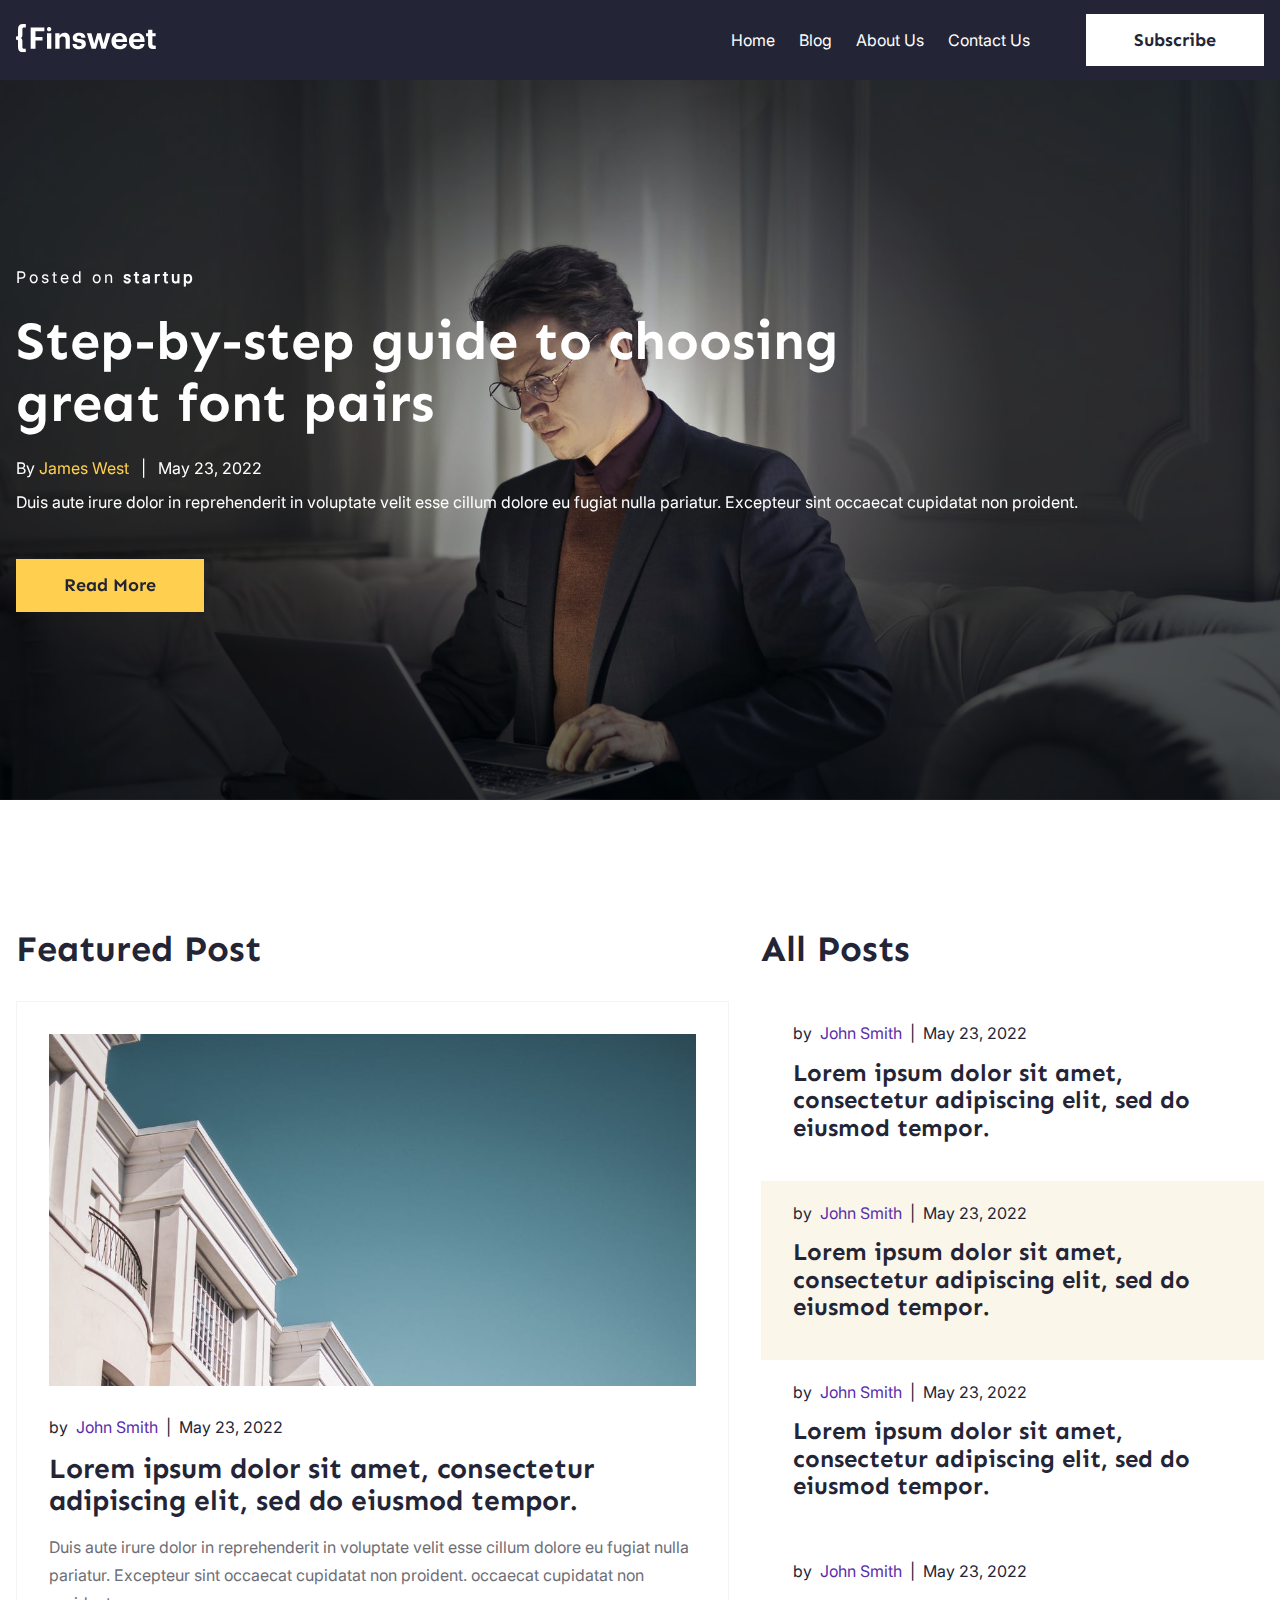
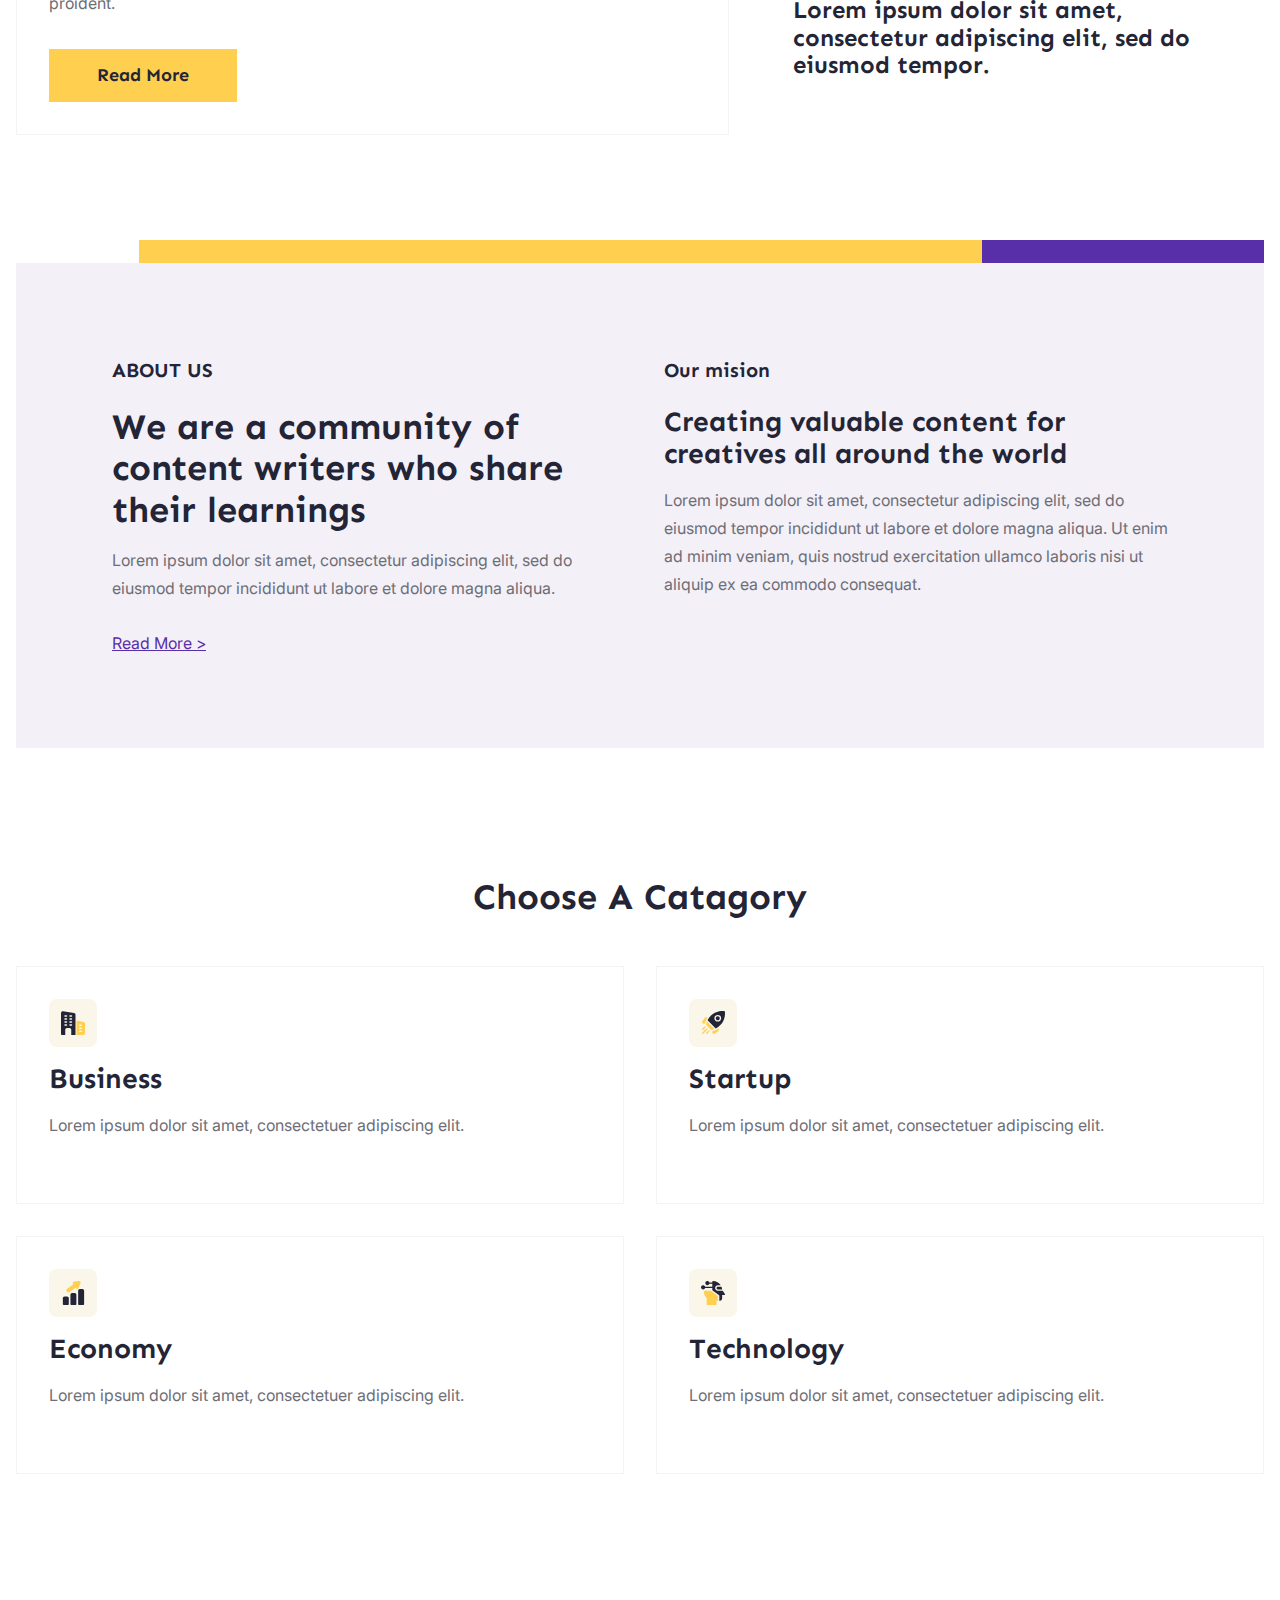
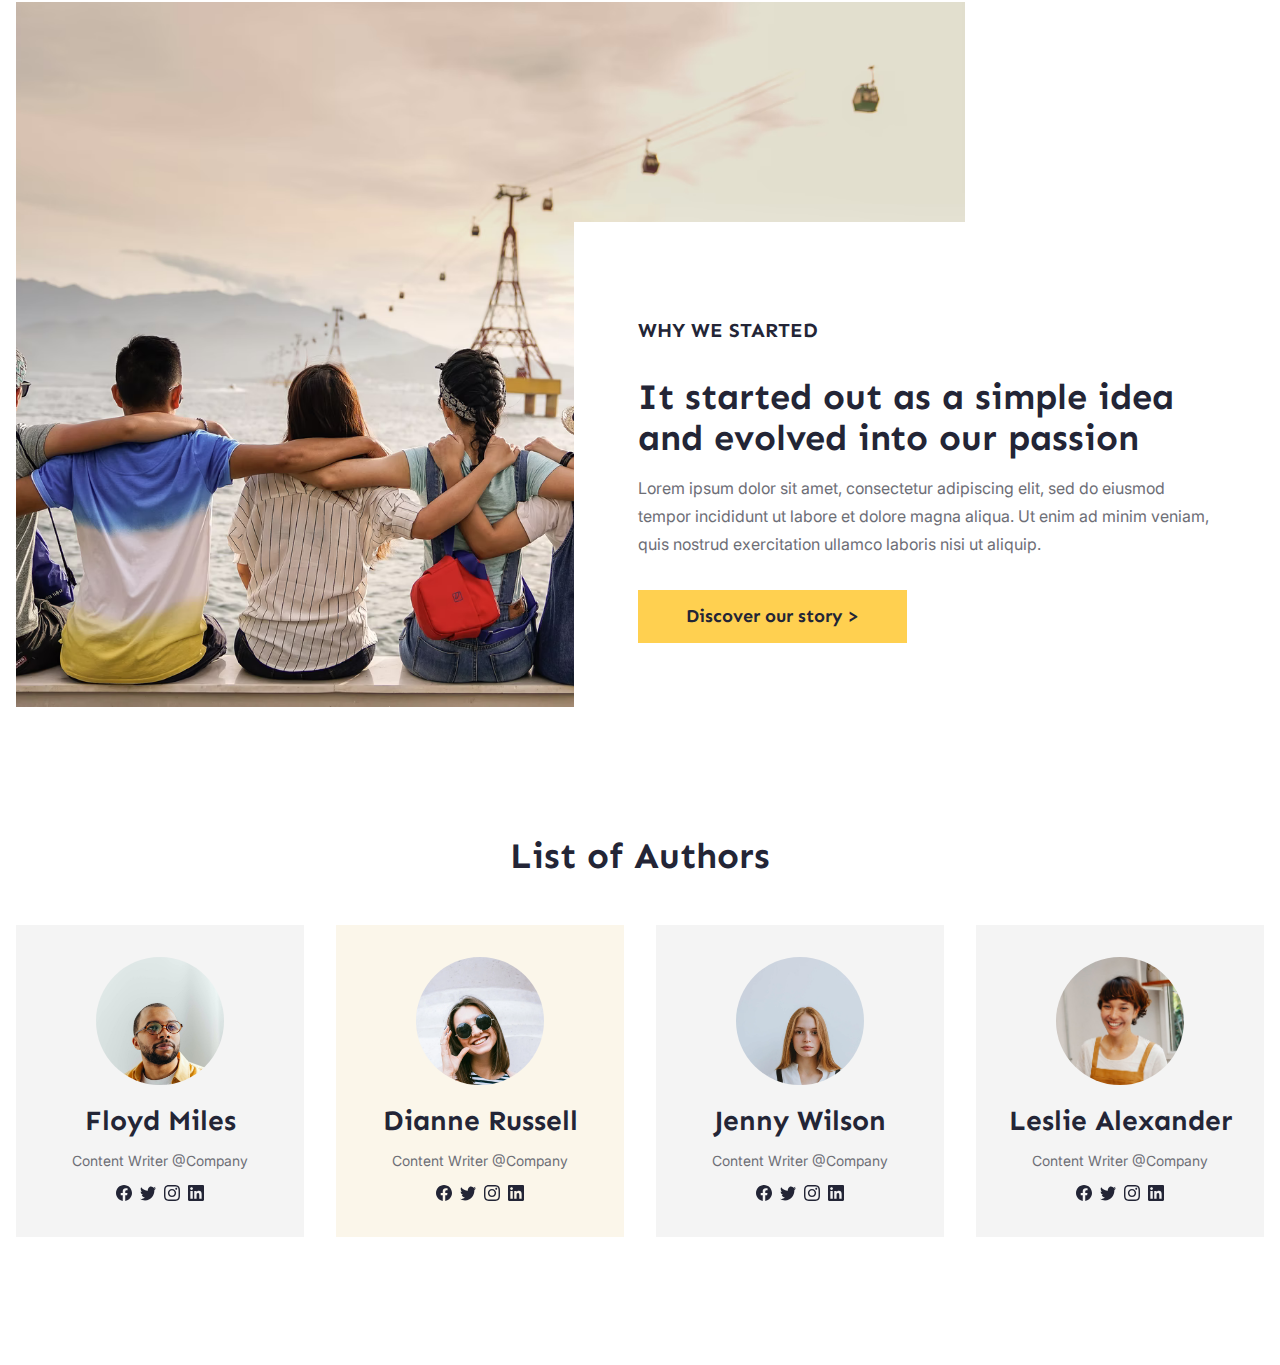
==== commit 6a98acd1: "fixed responsive issues, added global h1 ~ h6 with media queries, fixed buttons padding and content " ====
--- a/index.html
+++ b/index.html
@@ -53,7 +53,7 @@
 
       <div class="nav__block">
         <div class="nav__block-menu">
-          <button class="mobile__menu-btn" id="burger-menu">
+          <button id="burger-menu">
             <span></span>
           </button>
           <ul class="menu">
@@ -122,7 +122,7 @@
               Lorem ipsum dolor sit amet, consectetur adipiscing elit, sed do eiusmod tempor.
             </h3>
           </div>
-          <p>
+          <p class="text">
             Duis aute irure dolor in reprehenderit in voluptate velit esse cillum dolore eu fugiat nulla pariatur.
             Excepteur sint
             occaecat cupidatat non proident.
@@ -199,7 +199,7 @@
         <div class="isb__left">
           <h5>ABOUT US</h5>
           <h2>We are a community of content writers who share their learnings</h2>
-          <p>Lorem ipsum dolor sit amet, consectetur adipiscing elit, sed do eiusmod tempor incididunt ut labore et
+          <p class="text">Lorem ipsum dolor sit amet, consectetur adipiscing elit, sed do eiusmod tempor incididunt ut labore et
             dolore magna
             aliqua.</p>
           <a href="#">Read More ></a>
@@ -207,7 +207,7 @@
         <div class="isb__right">
           <h5>Our mision</h5>
           <h3>Creating valuable content for creatives all around the world</h3>
-          <p>Lorem ipsum dolor sit amet, consectetur adipiscing elit, sed do eiusmod tempor incididunt ut labore et
+          <p class="text">Lorem ipsum dolor sit amet, consectetur adipiscing elit, sed do eiusmod tempor incididunt ut labore et
             dolore magna
             aliqua. Ut enim ad minim veniam, quis nostrud exercitation ullamco laboris nisi ut aliquip ex ea commodo
             consequat.</p>
@@ -222,28 +222,28 @@
             <img src="icons/i1.svg" alt="icon">
           </div>
           <h3>Business</h3>
-          <p>Lorem ipsum dolor sit amet, consectetuer adipiscing elit.</p>
+          <p class="text">Lorem ipsum dolor sit amet, consectetuer adipiscing elit.</p>
         </div>
         <div class="global__category-item">
           <div class="gc__icon">
             <img src="icons/i2.svg" alt="icon">
           </div>
           <h3>Startup</h3>
-          <p>Lorem ipsum dolor sit amet, consectetuer adipiscing elit.</p>
+          <p class="text">Lorem ipsum dolor sit amet, consectetuer adipiscing elit.</p>
         </div>
         <div class="global__category-item">
           <div class="gc__icon">
             <img src="icons/i3.svg" alt="icon">
           </div>
           <h3>Economy</h3>
-          <p>Lorem ipsum dolor sit amet, consectetuer adipiscing elit.</p>
+          <p class="text">Lorem ipsum dolor sit amet, consectetuer adipiscing elit.</p>
         </div>
         <div class="global__category-item">
           <div class="gc__icon">
             <img src="icons/i4.svg" alt="icon">
           </div>
           <h3>Technology</h3>
-          <p>Lorem ipsum dolor sit amet, consectetuer adipiscing elit.</p>
+          <p class="text">Lorem ipsum dolor sit amet, consectetuer adipiscing elit.</p>
         </div>
       </div>
     </div>
@@ -254,7 +254,7 @@
       <div class="wws__content">
         <h5>Why we started</h5>
         <h2>It started out as a simple idea and evolved into our passion</h2>
-        <p>Lorem ipsum dolor sit amet, consectetur adipiscing elit, sed do eiusmod tempor incididunt ut labore et dolore
+        <p class="text">Lorem ipsum dolor sit amet, consectetur adipiscing elit, sed do eiusmod tempor incididunt ut labore et dolore
           magna
           aliqua. Ut enim ad minim veniam, quis nostrud exercitation ullamco laboris nisi ut aliquip.</p>
         <button class="btn">Discover our story ></button>
@@ -529,6 +529,8 @@
       </div>
     </div>
   </main>
+
+  <script src="js/script.js"></script>
 </body>
 
 </html>--- a/css/style.css
+++ b/css/style.css
@@ -244,6 +244,11 @@
   src: url("../fonts/Inter-Light.ttf");
 }
 
+body {
+  font-family: "inter-regular", serif;
+  color: var(--black);
+}
+
 h1,
 h2,
 h3,
@@ -253,9 +258,52 @@
   font-family: "sen-bold", serif;
 }
 
-body {
-  font-family: "inter-regular", serif;
-  color: var(--black);
+h1 {
+  font-size: 48px;
+
+  @media screen and (max-width: 768px) {
+    font-size: 32px;
+  }
+}
+
+h2 {
+  font-size: 36px;
+
+  @media screen and (max-width: 768px) {
+    font-size: 24px;
+  }
+}
+
+h3 {
+  font-size: 28px;
+
+  @media screen and (max-width: 768px) {
+    font-size: 20px;
+  }
+}
+
+h4 {
+  font-size: 24px;
+
+  @media screen and (max-width: 768px) {
+    font-size: 18px;
+  }
+}
+
+h5 {
+  font-size: 20px;
+
+  @media screen and (max-width: 768px) {
+    font-size: 16px;
+  }
+}
+
+h6 {
+  font-size: 16px;
+
+  @media screen and (max-width: 768px) {
+    font-size: 14px;
+  }
 }
 
 .btn {
@@ -269,10 +317,27 @@
   font-size: 18px;
   font-family: "sen-bold", serif;
   border: none;
+  transition: background 0.2s ease-in;
 
   &.white {
     background: var(--white);
   }
+
+  &:hover {
+    background: var(--lightYellow);
+  }
+
+  @media screen and (max-width: 768px) {
+    padding: 16px 32px;
+    font-size: 16px;
+  }
+}
+
+.text {
+  font-size: 16px;
+  margin-bottom: 32px;
+  color: var(--mediumGray);
+  line-height: 28px;
 }
 
 .post__title__date__author {
@@ -325,72 +390,70 @@
       gap: 32px;
 
       .nav__block-menu {
-        .mobile__menu-btn {
-          &#burger-menu {
-            display: none;
-            cursor: pointer;
-            height: 27px;
+        #burger-menu {
+          display: none;
+          cursor: pointer;
+          height: 27px;
+          width: 27px;
+          overflow: visible;
+          position: relative;
+          z-index: 2;
+          background: none;
+          border: none;
+      
+          span,
+          span:before,
+          span:after {
+            background: #fff;
+            display: block;
+            height: 2px;
+            opacity: 1;
+            position: absolute;
+            transition: 0.3s ease-in-out;
+          }
+      
+          span:before,
+          span:after {
+            content: '';
+          }
+      
+          span:before {
+            left: 0px;
+            top: -10px;
             width: 27px;
-            overflow: visible;
-            position: relative;
-            z-index: 2;
-            background: none;
-            border: none;
-
-            span,
-            span:before,
-            span:after {
-              background: #fff;
-              display: block;
-              height: 2px;
-              opacity: 1;
-              position: absolute;
-              transition: 0.3s ease-in-out;
-            }
-
-            span:before,
-            span:after {
-              content: '';
-            }
-
+          }
+      
+          span {
+            right: 0px;
+            top: 13px;
+            width: 27px;
+          }
+      
+          span:after {
+            left: 0px;
+            top: 10px;
+            width: 27px;
+          }
+      
+          &.active {
             span:before {
-              left: 0px;
-              top: -10px;
+              top: 0px;
+              transform: rotate(90deg);
               width: 27px;
             }
-
+      
             span {
-              right: 0px;
+              transform: rotate(-45deg);
               top: 13px;
               width: 27px;
             }
-
+      
             span:after {
-              left: 0px;
-              top: 10px;
-              width: 27px;
-            }
-
-            &.active {
-              span:before {
-                top: 0px;
-                transform: rotate(90deg);
-                width: 27px;
-              }
-
-              span {
-                transform: rotate(-45deg);
-                top: 13px;
-                width: 27px;
-              }
-
-              span:after {
-                top: 0px;
-                left: 0;
-                transform: rotate(90deg);
-                opacity: 0;
-                width: 0;
-              }
+              top: 0px;
+              left: 0;
+              transform: rotate(90deg);
+              opacity: 0;
+              width: 0;
             }
           }
         }
@@ -412,7 +475,7 @@
               transition: color .2s ease-in;
 
               &:hover {
-                color: orangered
+                color: var(--yellow)
               }
             }
           }
@@ -423,10 +486,8 @@
     @media screen and (max-width: 768px) {
       .nav__block {
         .nav__block-menu {
-          .mobile__menu-btn {
-            &#burger-menu {
-              display: block;
-            }
+          #burger-menu {
+            display: block;
           }
 
           .menu {
@@ -577,7 +638,6 @@
         flex: 1 1 733px;
 
         h2 {
-          font-size: 36px;
           margin-top: 0;
           margin-bottom: 32px;
         }
@@ -600,11 +660,6 @@
               object-position: center center;
             }
           }
-
-          p {
-            color: var(--mediumGray);
-            margin-bottom: 32px;
-          }
         }
       }
 
@@ -612,7 +667,6 @@
         flex: 1 1 517px;
 
         h2 {
-          font-size: 36px;
           margin-top: 0;
           margin-bottom: 32px;
         }
@@ -621,10 +675,6 @@
           .all__posts-item {
             .post__title__date__author {
               padding: 23px 32px;
-
-              h4 {
-                font-size: 24px;
-              }
             }
 
             &:nth-child(2) {
@@ -636,6 +686,11 @@
 
       @media screen and (max-width: 768px) {
         flex-wrap: wrap;
+        padding-top: 64px;
+        padding-bottom: 64px;
+        h2 {
+          text-align: center;
+        }
       }
     }
 
@@ -673,6 +728,18 @@
         .isb__left,
         .isb__right {
           flex: 1;
+
+          h5 {
+            margin-bottom: 24px;
+            margin-top: 0;
+          }
+          h2, h3 {
+            margin-bottom: 16px;
+            margin-top: 0;
+          }
+          a {
+            color: var(--purple)
+          }
         }
 
         @media screen and (max-width: 768px) {
@@ -694,7 +761,6 @@
       h2 {
         text-align: center;
         margin: 0;
-        font-size: 36px;
       }
 
       .global__category-items {
@@ -719,14 +785,8 @@
           }
 
           h3 {
-            font-size: 28px;
             margin-top: 16px;
             margin-bottom: 4px;
-          }
-
-          p {
-            color: var(--mediumGray);
-            line-height: 28px;
           }
         }
 
@@ -741,6 +801,11 @@
             flex: 1 1 100%;
           }
         }
+      }
+
+      @media screen and (max-width: 768px) {
+        padding-top: 64px;
+        padding-bottom: 64px;
       }
     }
 
@@ -769,28 +834,16 @@
         padding: 64px;
 
         h5 {
-          font-size: 16px;
           text-transform: uppercase;
         }
 
         h2 {
-          font-size: 48px;
           margin-top: 24px;
           margin-bottom: 16px;
         }
 
-        p {
-          margin-bottom: 32px;
-          color: var(--mediumGray);
-          line-height: 28px;
-        }
-
         @media screen and (max-width: 768px) {
           padding: 32px;
-
-          h2 {
-            font-size: 24px;
-          }
         }
       }
     }
@@ -800,7 +853,6 @@
       padding-bottom: 128px;
 
       h2 {
-        font-size: 32px;
         text-align: center;
         margin-bottom: 48px;
         margin-top: 0;
@@ -827,7 +879,6 @@
             border-radius: 100%;
             overflow: hidden;
             margin: 0px auto 20px auto;
-            ;
 
             img {
               width: 100%;
@@ -838,7 +889,6 @@
           }
 
           h3 {
-            font-size: 28px;
             margin: 0;
           }
 
@@ -864,6 +914,11 @@
           }
         }
       }
+
+      @media screen and (max-width: 768px) {
+        padding-top: 64px;
+        padding-bottom: 64px;
+      }
     }
   }
 }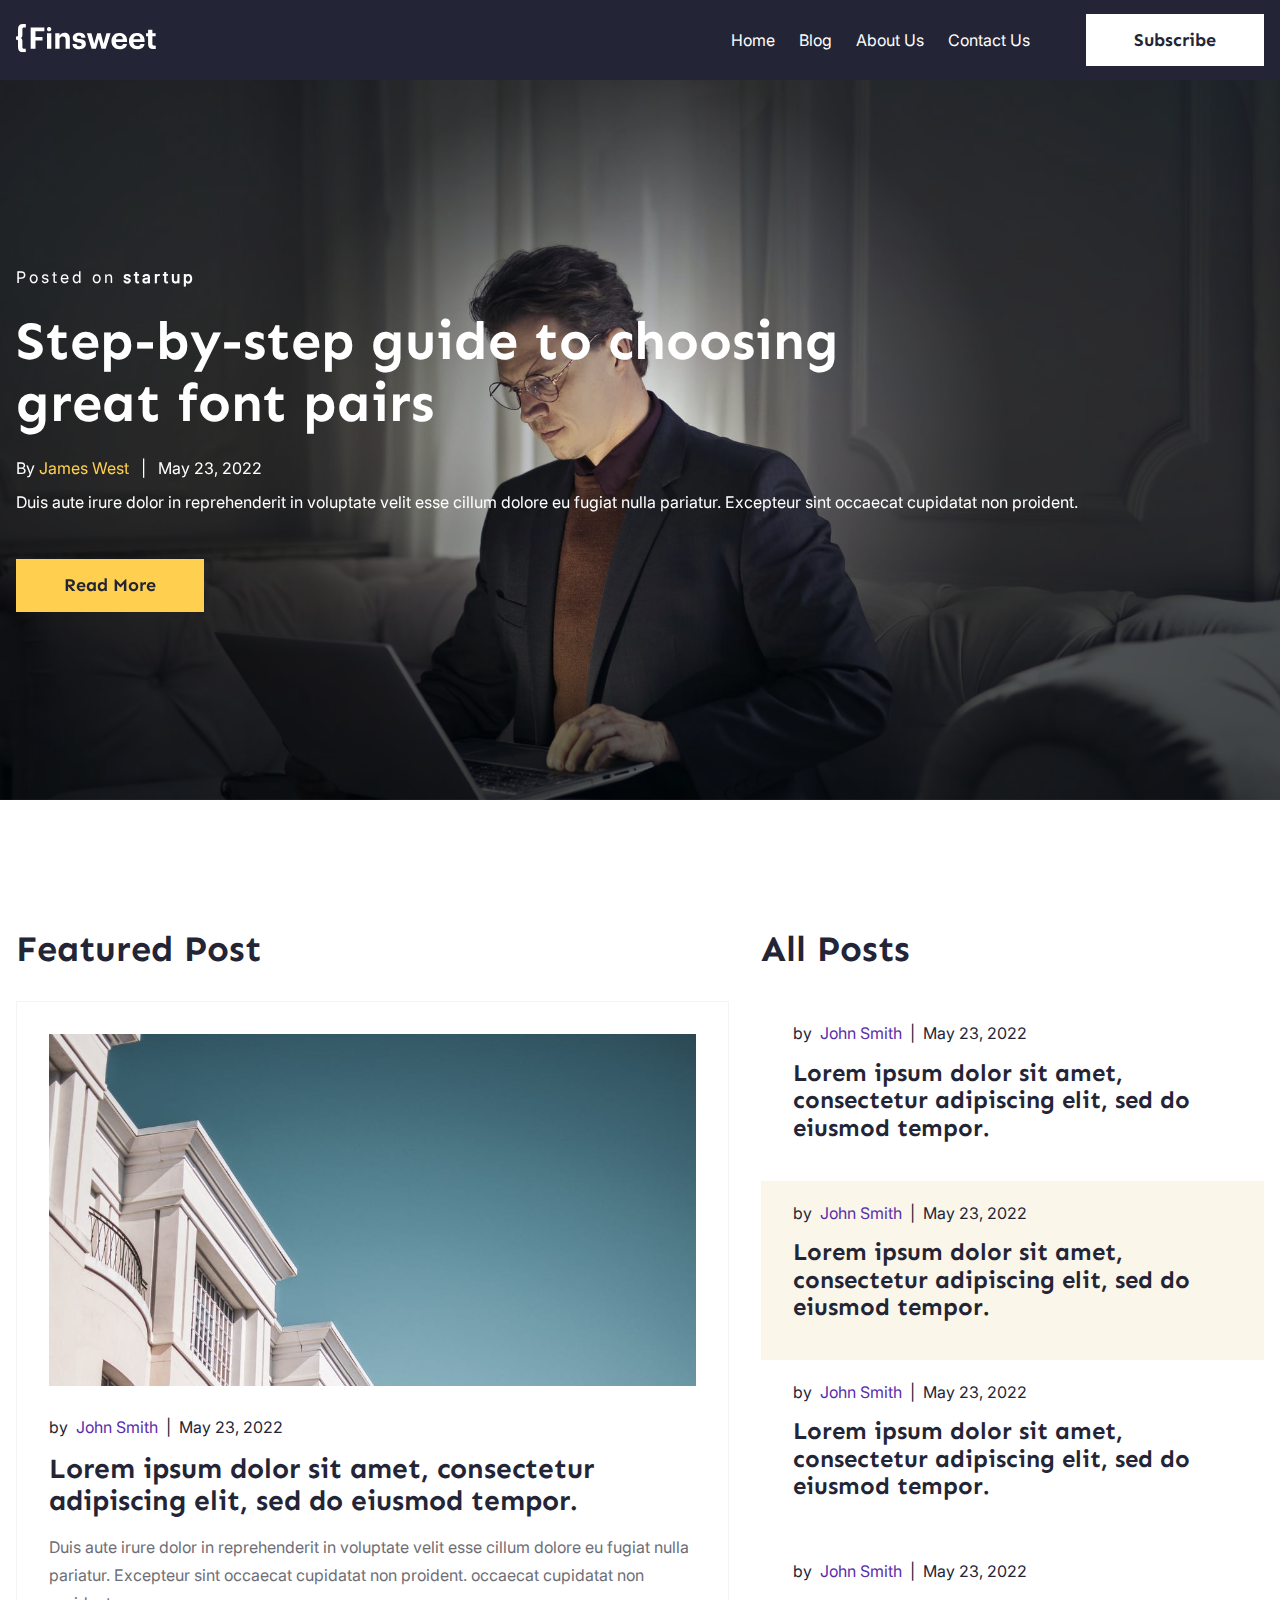
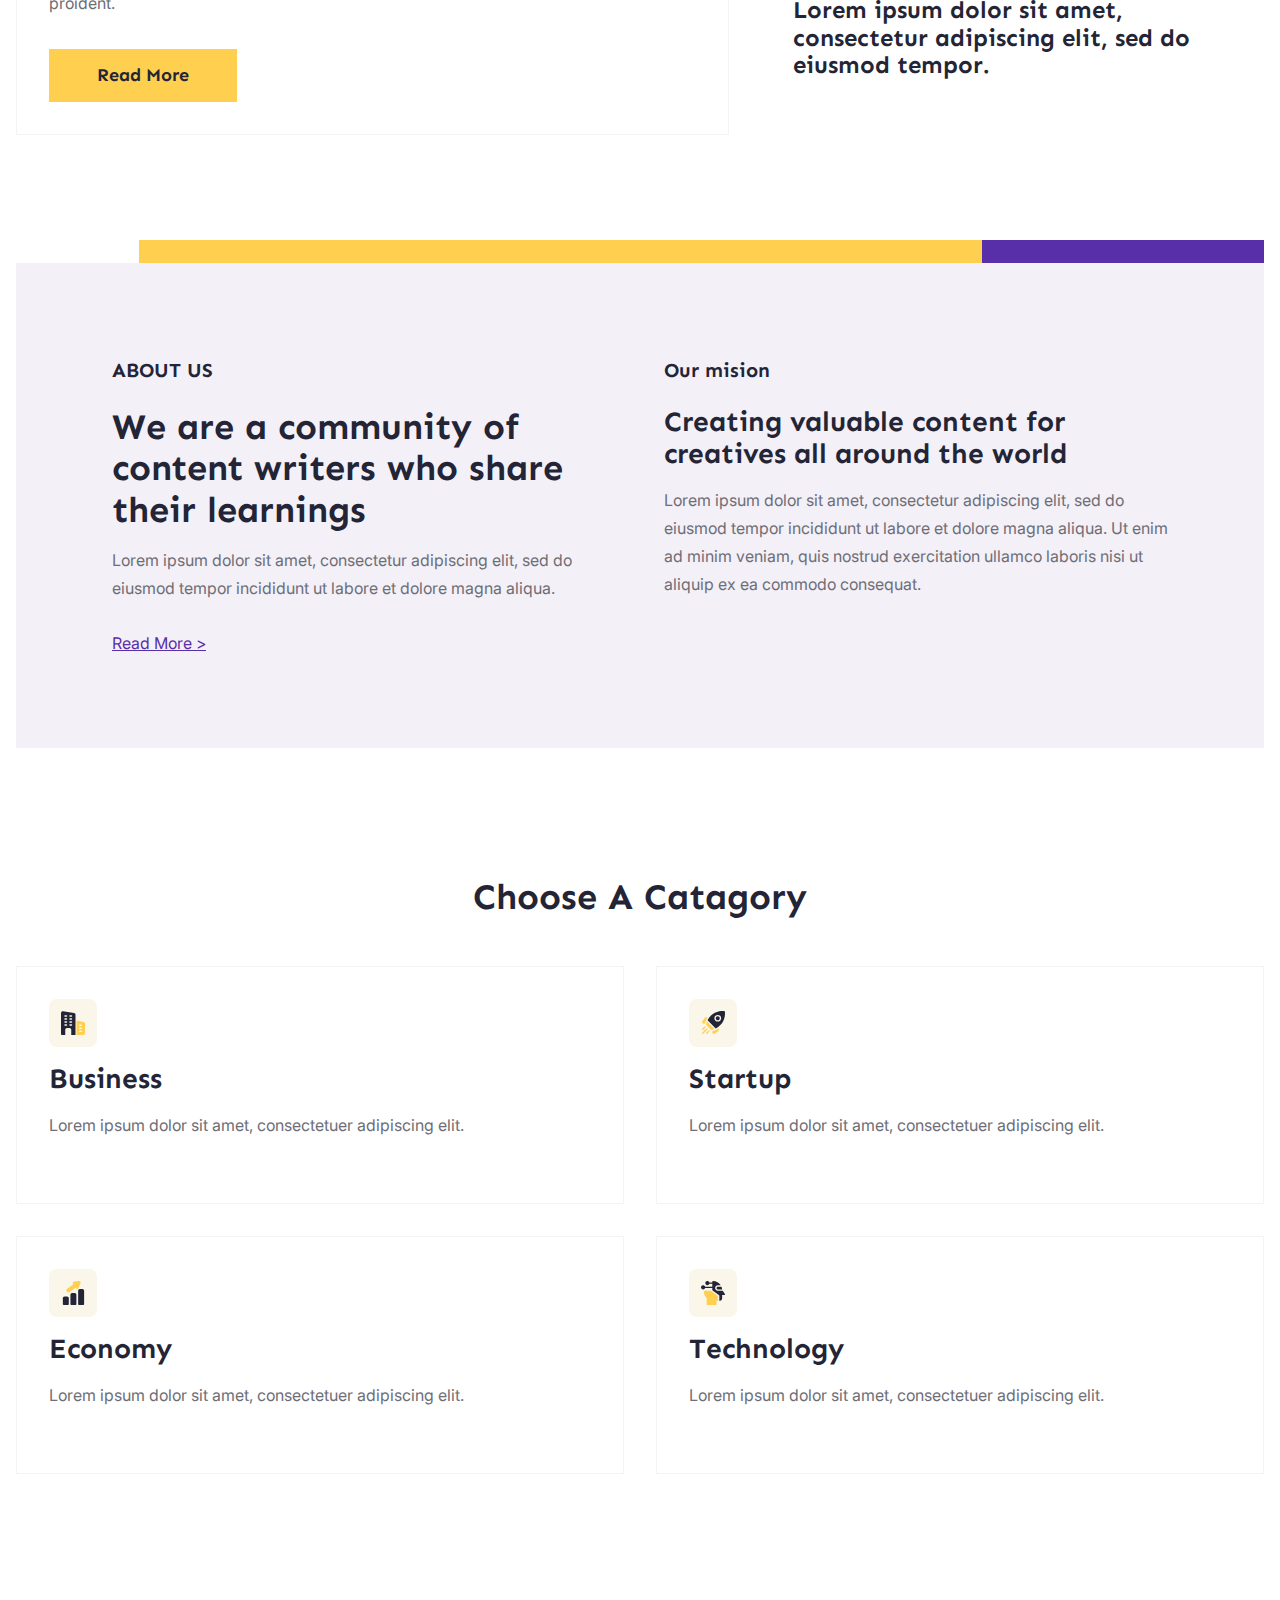
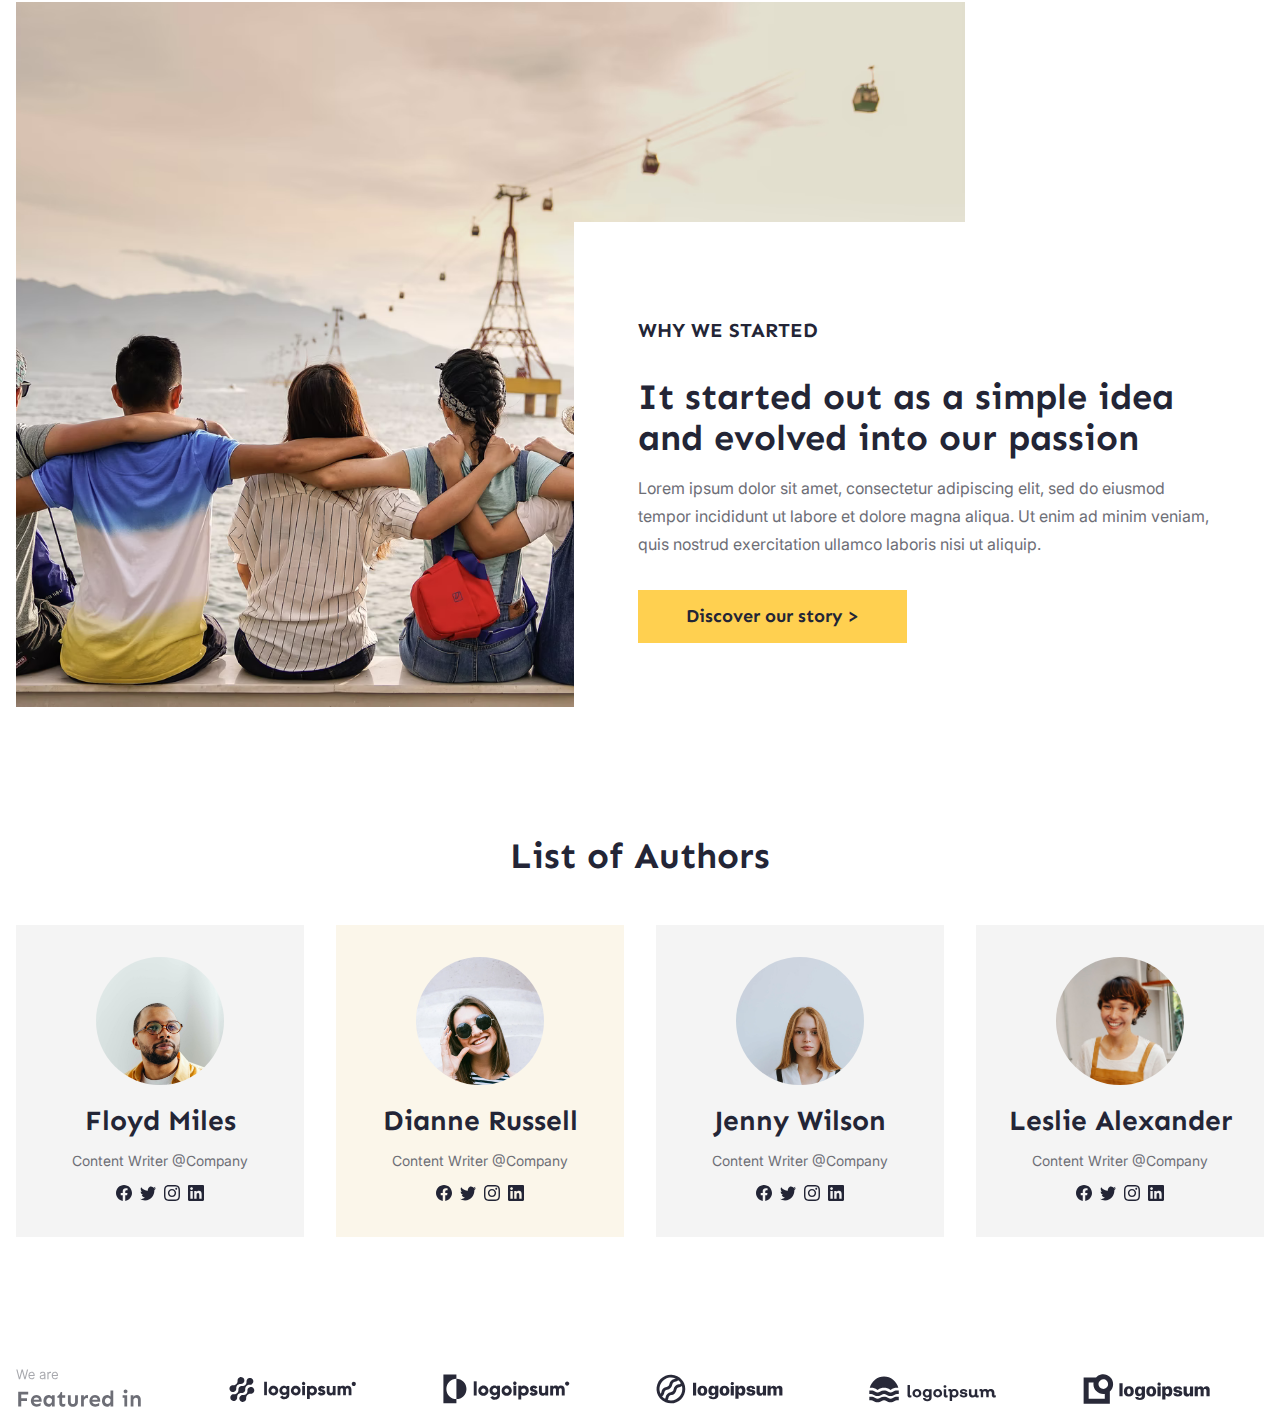
==== commit c2eea313: "created partners block" ====
--- a/index.html
+++ b/index.html
@@ -528,6 +528,14 @@
         </div>
       </div>
     </div>
+    <div class="container partners__logos">
+      <div class="parnter__logo"><img src="icons/p1.svg" alt="partner 1"></div>
+      <div class="parnter__logo"><img src="icons/p2.svg" alt="partner 2"></div>
+      <div class="parnter__logo"><img src="icons/p3.svg" alt="partner 3"></div>
+      <div class="parnter__logo"><img src="icons/p4.svg" alt="partner 4"></div>
+      <div class="parnter__logo"><img src="icons/p5.svg" alt="partner 5"></div>
+      <div class="parnter__logo"><img src="icons/p6.svg" alt="partner 6"></div>
+    </div>
   </main>
 
   <script src="js/script.js"></script>
--- a/css/style.css
+++ b/css/style.css
@@ -920,5 +920,29 @@
         padding-bottom: 64px;
       }
     }
+
+    &.partners__logos {
+      display: flex;
+      flex-wrap: wrap;
+      justify-content: center;
+      align-items: center;
+      gap: 32px;
+
+      .parnter__logo {
+        flex: 180px;
+
+        img {
+          display: block;
+          width: 70%;
+        }
+
+        @media screen and (max-width: 768px) {
+          flex: 1 1 100%;
+          img {
+            margin: 0 auto;
+          }
+        }
+      }
+    }
   }
 }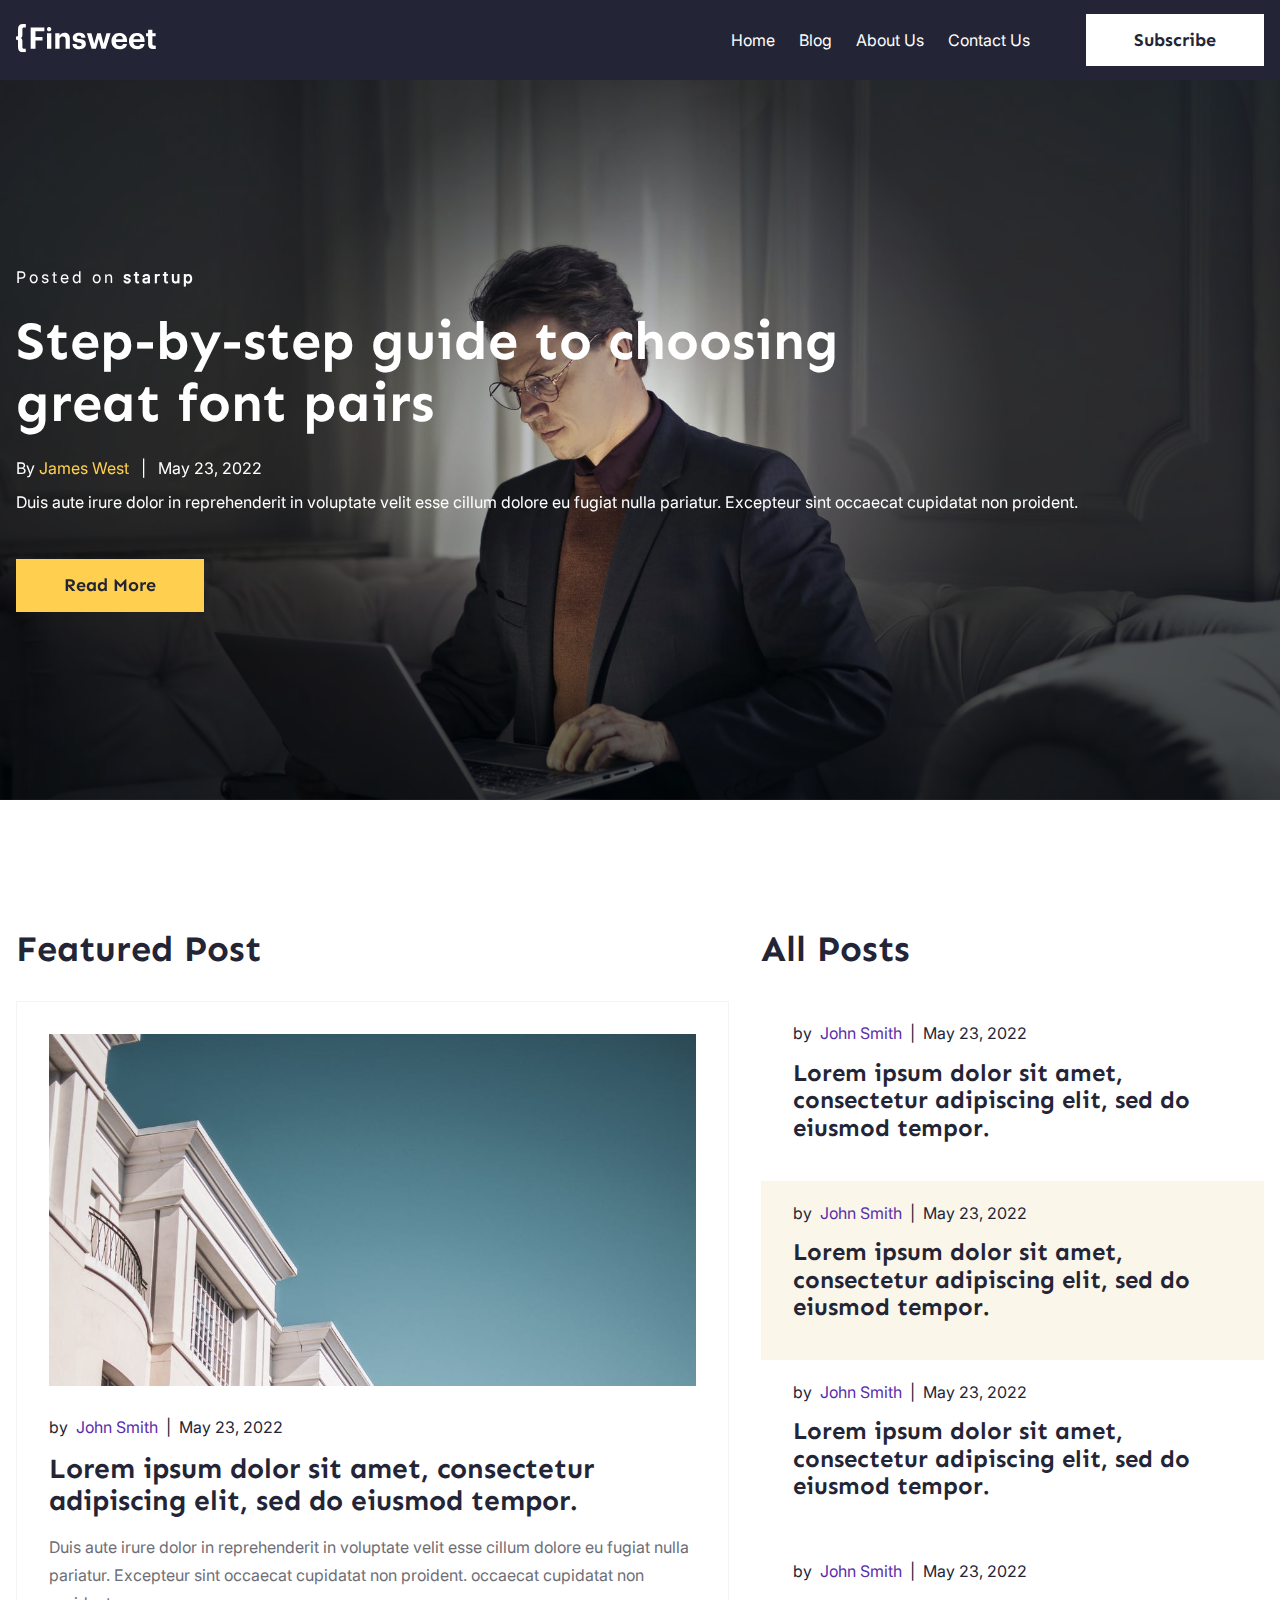
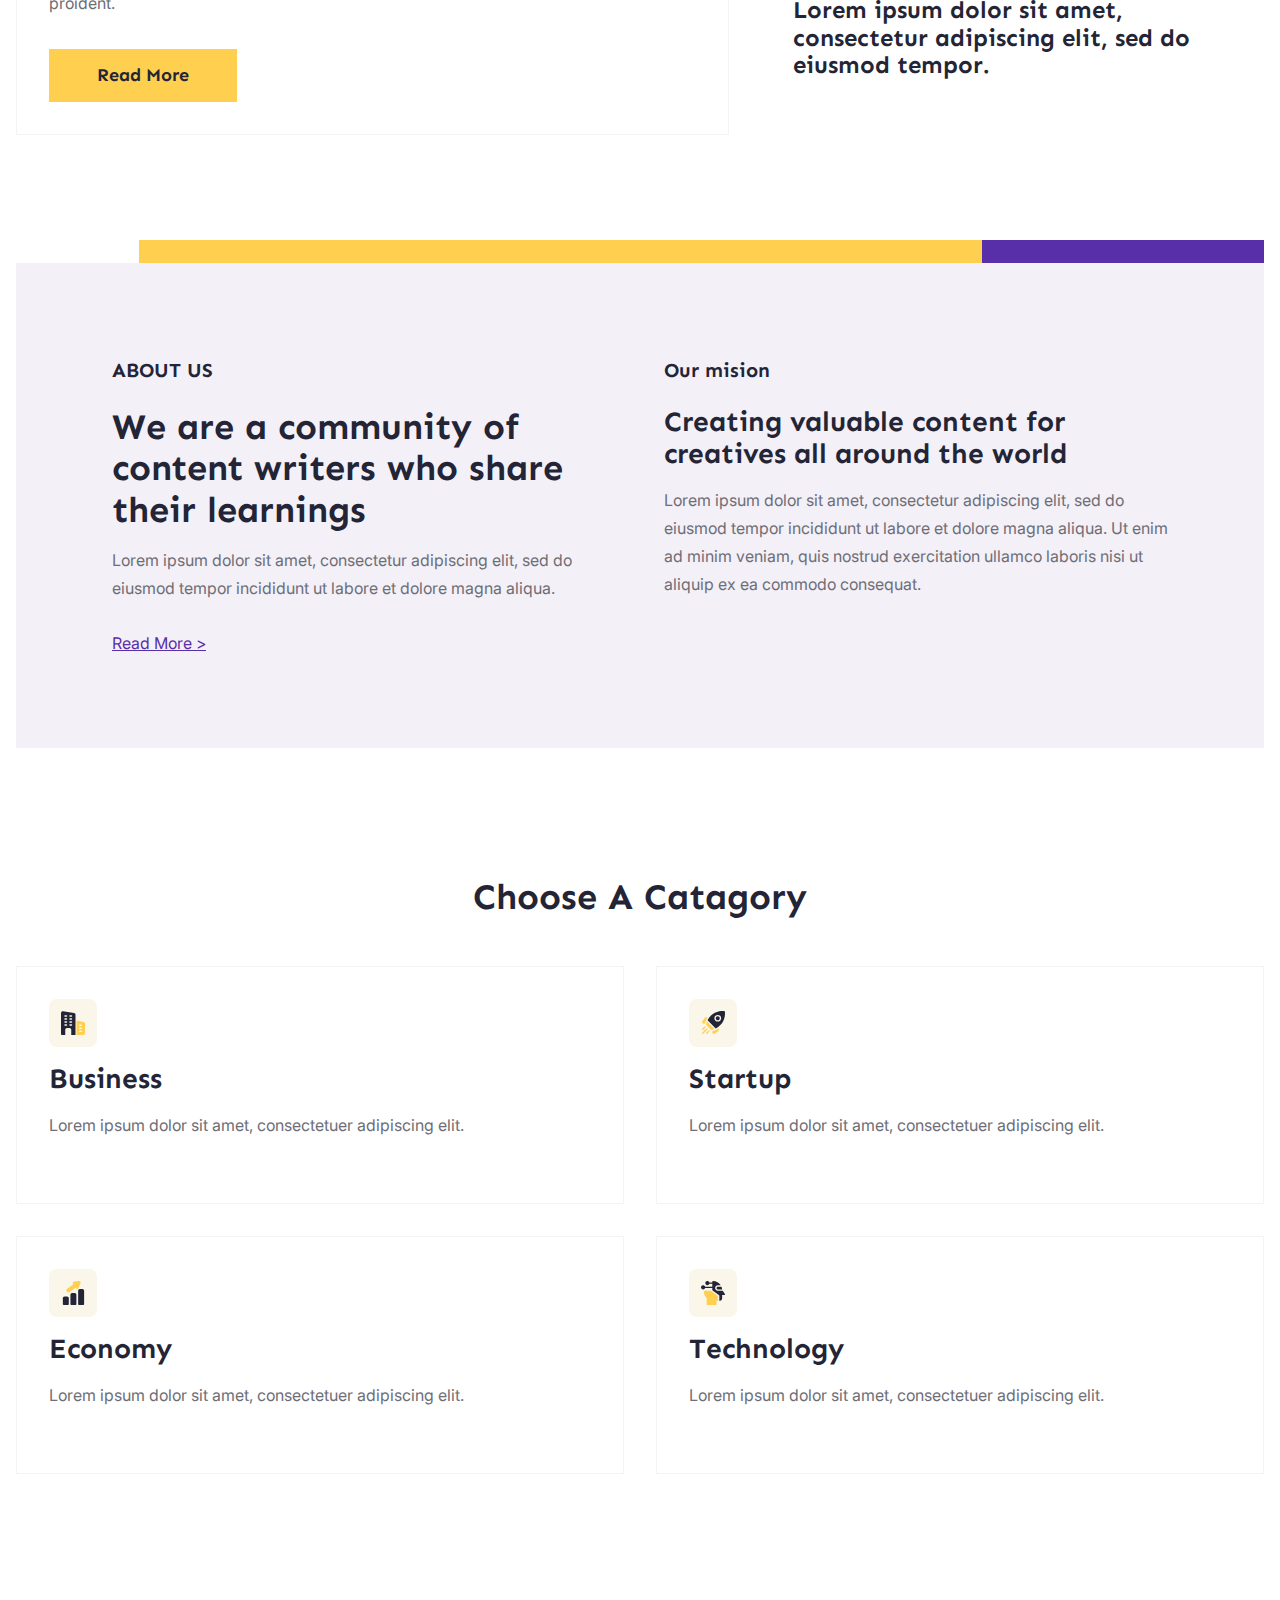
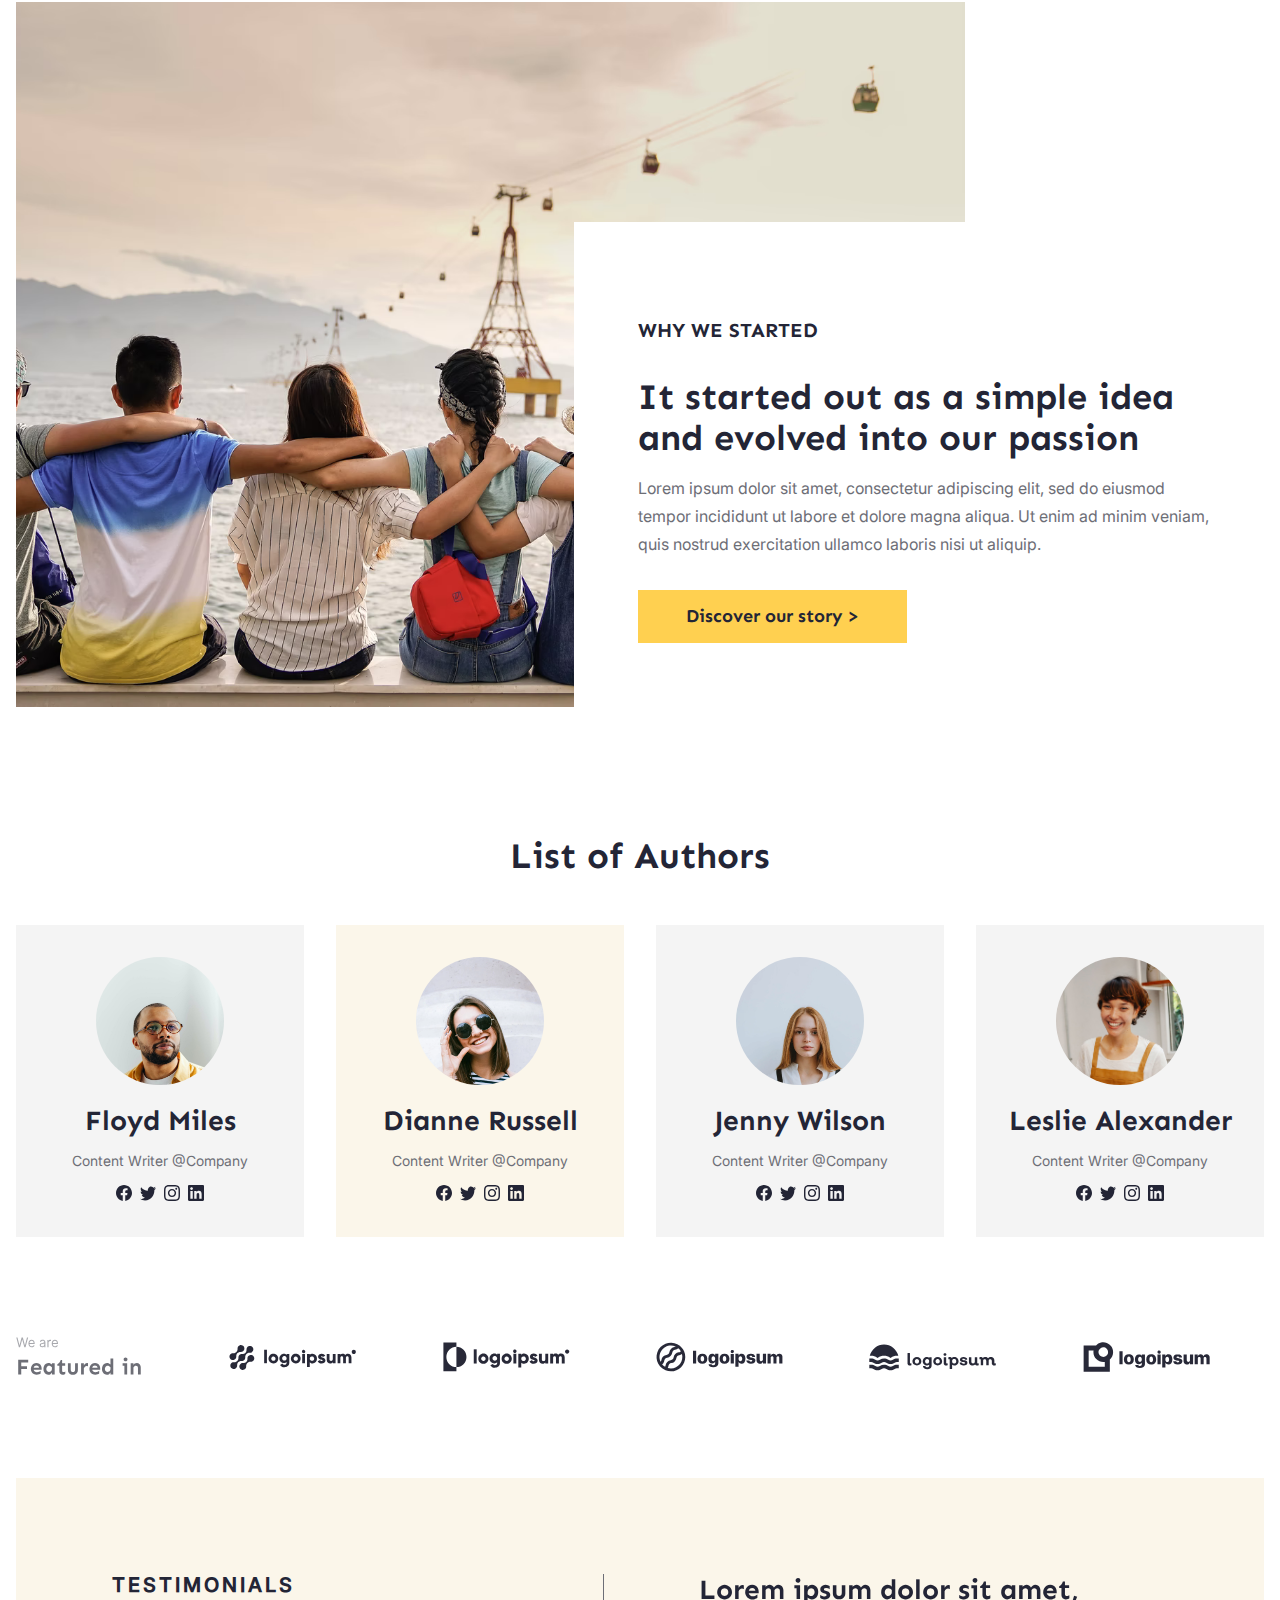
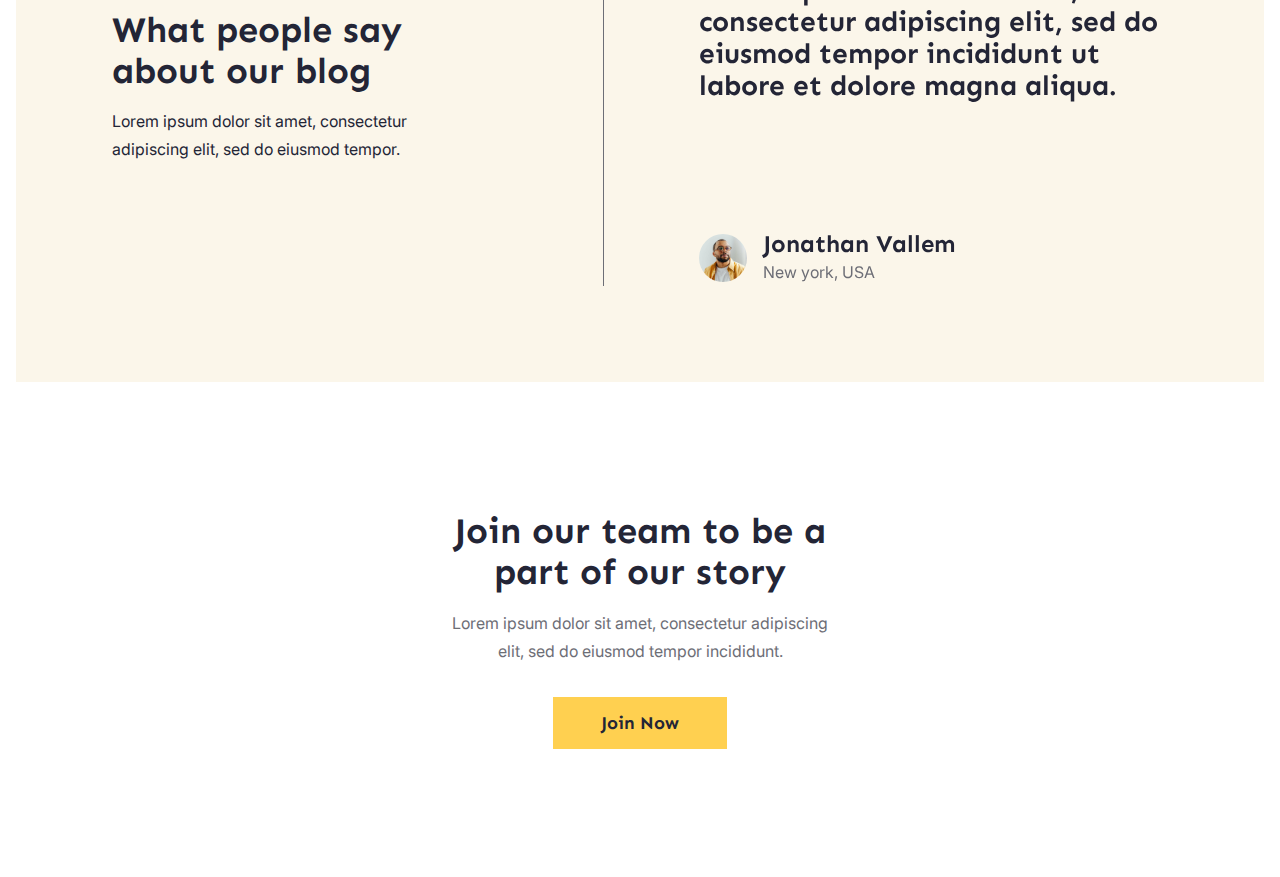
==== commit e9343667: "created testimonials and join blocks with responsive & connect swipper to our project" ====
--- a/index.html
+++ b/index.html
@@ -5,6 +5,7 @@
   <meta charset="UTF-8">
   <meta name="viewport" content="width=device-width, initial-scale=1.0">
   <title>Document</title>
+  <link rel="stylesheet" href="https://cdn.jsdelivr.net/npm/swiper@11/swiper-bundle.min.css" />
   <link rel="stylesheet" href="css/style.css">
 </head>
 
@@ -199,7 +200,8 @@
         <div class="isb__left">
           <h5>ABOUT US</h5>
           <h2>We are a community of content writers who share their learnings</h2>
-          <p class="text">Lorem ipsum dolor sit amet, consectetur adipiscing elit, sed do eiusmod tempor incididunt ut labore et
+          <p class="text">Lorem ipsum dolor sit amet, consectetur adipiscing elit, sed do eiusmod tempor incididunt ut
+            labore et
             dolore magna
             aliqua.</p>
           <a href="#">Read More ></a>
@@ -207,7 +209,8 @@
         <div class="isb__right">
           <h5>Our mision</h5>
           <h3>Creating valuable content for creatives all around the world</h3>
-          <p class="text">Lorem ipsum dolor sit amet, consectetur adipiscing elit, sed do eiusmod tempor incididunt ut labore et
+          <p class="text">Lorem ipsum dolor sit amet, consectetur adipiscing elit, sed do eiusmod tempor incididunt ut
+            labore et
             dolore magna
             aliqua. Ut enim ad minim veniam, quis nostrud exercitation ullamco laboris nisi ut aliquip ex ea commodo
             consequat.</p>
@@ -254,7 +257,8 @@
       <div class="wws__content">
         <h5>Why we started</h5>
         <h2>It started out as a simple idea and evolved into our passion</h2>
-        <p class="text">Lorem ipsum dolor sit amet, consectetur adipiscing elit, sed do eiusmod tempor incididunt ut labore et dolore
+        <p class="text">Lorem ipsum dolor sit amet, consectetur adipiscing elit, sed do eiusmod tempor incididunt ut
+          labore et dolore
           magna
           aliqua. Ut enim ad minim veniam, quis nostrud exercitation ullamco laboris nisi ut aliquip.</p>
         <button class="btn">Discover our story ></button>
@@ -536,8 +540,65 @@
       <div class="parnter__logo"><img src="icons/p5.svg" alt="partner 5"></div>
       <div class="parnter__logo"><img src="icons/p6.svg" alt="partner 6"></div>
     </div>
+    <div class="container testimonials__block">
+      <div class="testimonials__wrapper">
+        <div class="tw__left">
+          <h5>TESTIMONIALS</h5>
+          <h2>
+            What people say about our blog
+          </h2>
+          <p class="text">
+            Lorem ipsum dolor sit amet, consectetur adipiscing elit, sed do eiusmod tempor.
+          </p>
+        </div>
+        <div class="tw__right">
+          <div class="swiper testimonials-slider">
+            <div class="swiper-wrapper">
+              <div class="swiper-slide">
+                <h3>Lorem ipsum dolor sit amet, consectetur adipiscing elit, sed do eiusmod tempor incididunt ut labore et dolore magna
+                aliqua.</h3>
+
+                <div class="user__info">
+                  <div class="user__cover">
+                    <img src="img/a1.png" alt="Jonathan Vallem">
+                  </div>
+                  <div class="user__text">
+                    <h4>Jonathan Vallem</h4>
+                    <p class="text">New york, USA</p>
+                  </div>
+                </div>
+              </div>
+              <div class="swiper-slide">
+                <h3>Lorem ipsum dolor sit amet, consectetur adipiscing elit, sed do eiusmod tempor incididunt ut labore et dolore magna
+                aliqua.</h3>
+
+                <div class="user__info">
+                  <div class="user__cover">
+                    <img src="img/a1.png" alt="Jonathan Vallem">
+                  </div>
+                  <div class="user__text">
+                    <h4>Jonathan Vallem</h4>
+                    <p class="text">New york, USA</p>
+                  </div>
+                </div>
+              </div>
+            </div>
+          </div>
+        </div>
+      </div>
+    </div>
+    <div class="join">
+      <h2>
+        Join our team to be a part of our story
+      </h2>
+      <p class="text">
+        Lorem ipsum dolor sit amet, consectetur adipiscing elit, sed do eiusmod tempor incididunt.
+      </p>
+      <button class="btn">Join Now</button>
+    </div>
   </main>
 
+  <script src="https://cdn.jsdelivr.net/npm/swiper@11/swiper-bundle.min.js"></script>
   <script src="js/script.js"></script>
 </body>
 
--- a/css/style.css
+++ b/css/style.css
@@ -850,7 +850,7 @@
 
     &.global__authors {
       padding-top: 128px;
-      padding-bottom: 128px;
+      padding-bottom: 96px;
 
       h2 {
         text-align: center;
@@ -927,6 +927,7 @@
       justify-content: center;
       align-items: center;
       gap: 32px;
+      padding-bottom: 96px;
 
       .parnter__logo {
         flex: 180px;
@@ -943,6 +944,139 @@
           }
         }
       }
+
+      @media screen and (max-width: 768px) {
+        padding-bottom: 64px;
+      }
+    }
+
+    &.testimonials__block {
+      .testimonials__wrapper {
+        display: flex;
+        justify-content: space-between;
+        background: var(--lightYellow);
+        padding: 96px;
+        gap: 96px;
+
+        .tw__left {
+          max-width: 349px;
+          h5 {
+            font-weight: 600;
+            font-family: "inter-medium", serif;
+            letter-spacing: 3px;
+            margin: 0;
+          }
+
+          h2 {
+            margin-top: 12px;
+            margin-bottom: 16px;
+          }
+
+          p {
+            color: var(--black);
+            margin-top: 0;
+            margin-bottom: 0;
+          }
+        }
+
+        .tw__right {
+          position: relative;
+          max-width: 469px;
+          min-height: 309px;
+
+          &::before {
+            content: "";
+            position: absolute;
+            left: -96px;
+            width: 1px;
+            height: 100%;
+            background: var(--mediumGray);
+          }
+
+          .swiper {
+            .swiper-wrapper {
+              .swiper-slide {
+                h3 {
+                  margin-bottom: 128px;
+                  margin-top: 0;
+                }
+
+                .user__info {
+                  display: flex;
+                  align-items: center;
+                  gap: 16px;
+
+                  .user__cover {
+                    width: 48px;
+                    height: 48px;
+                    overflow: hidden;
+                    border-radius: 100%;
+                    img {
+                      width: 100%;
+                      height: 100%;
+                      object-fit: cover;
+                      object-position: center center;
+                    }
+                  }
+
+                  .user__text {
+                    h4 {
+                      margin: 0;
+                    }
+
+                    p {
+                      margin: 0;
+                    }
+                  }
+                }
+              }
+            }
+          }
+        }
+
+        @media screen and (max-width: 768px) {
+          flex-wrap: wrap;
+          padding: 48px;
+          gap: 48px;
+
+          .tw__left, .tw__right {
+            max-width: unset;
+            width: 100%;
+          }
+
+          .tw__right {
+            &::before {
+              display: none;
+            }
+
+            .swiper {
+              .swiper-wrapper {
+                .swiper-slide {
+                  h3 {
+                    margin-bottom: 48px;
+                  }
+                }
+              }
+            }
+          }
+        }
+      }
+    }
+  }
+
+  .join {
+    margin: 0 auto;
+    padding: 128px 16px;
+    max-width: 414px;
+    text-align: center;
+
+    h2 {
+      margin-top: 0px;
+      margin-bottom: 0px;
+    }
+
+    button {
+      margin: 0 auto;
     }
   }
 }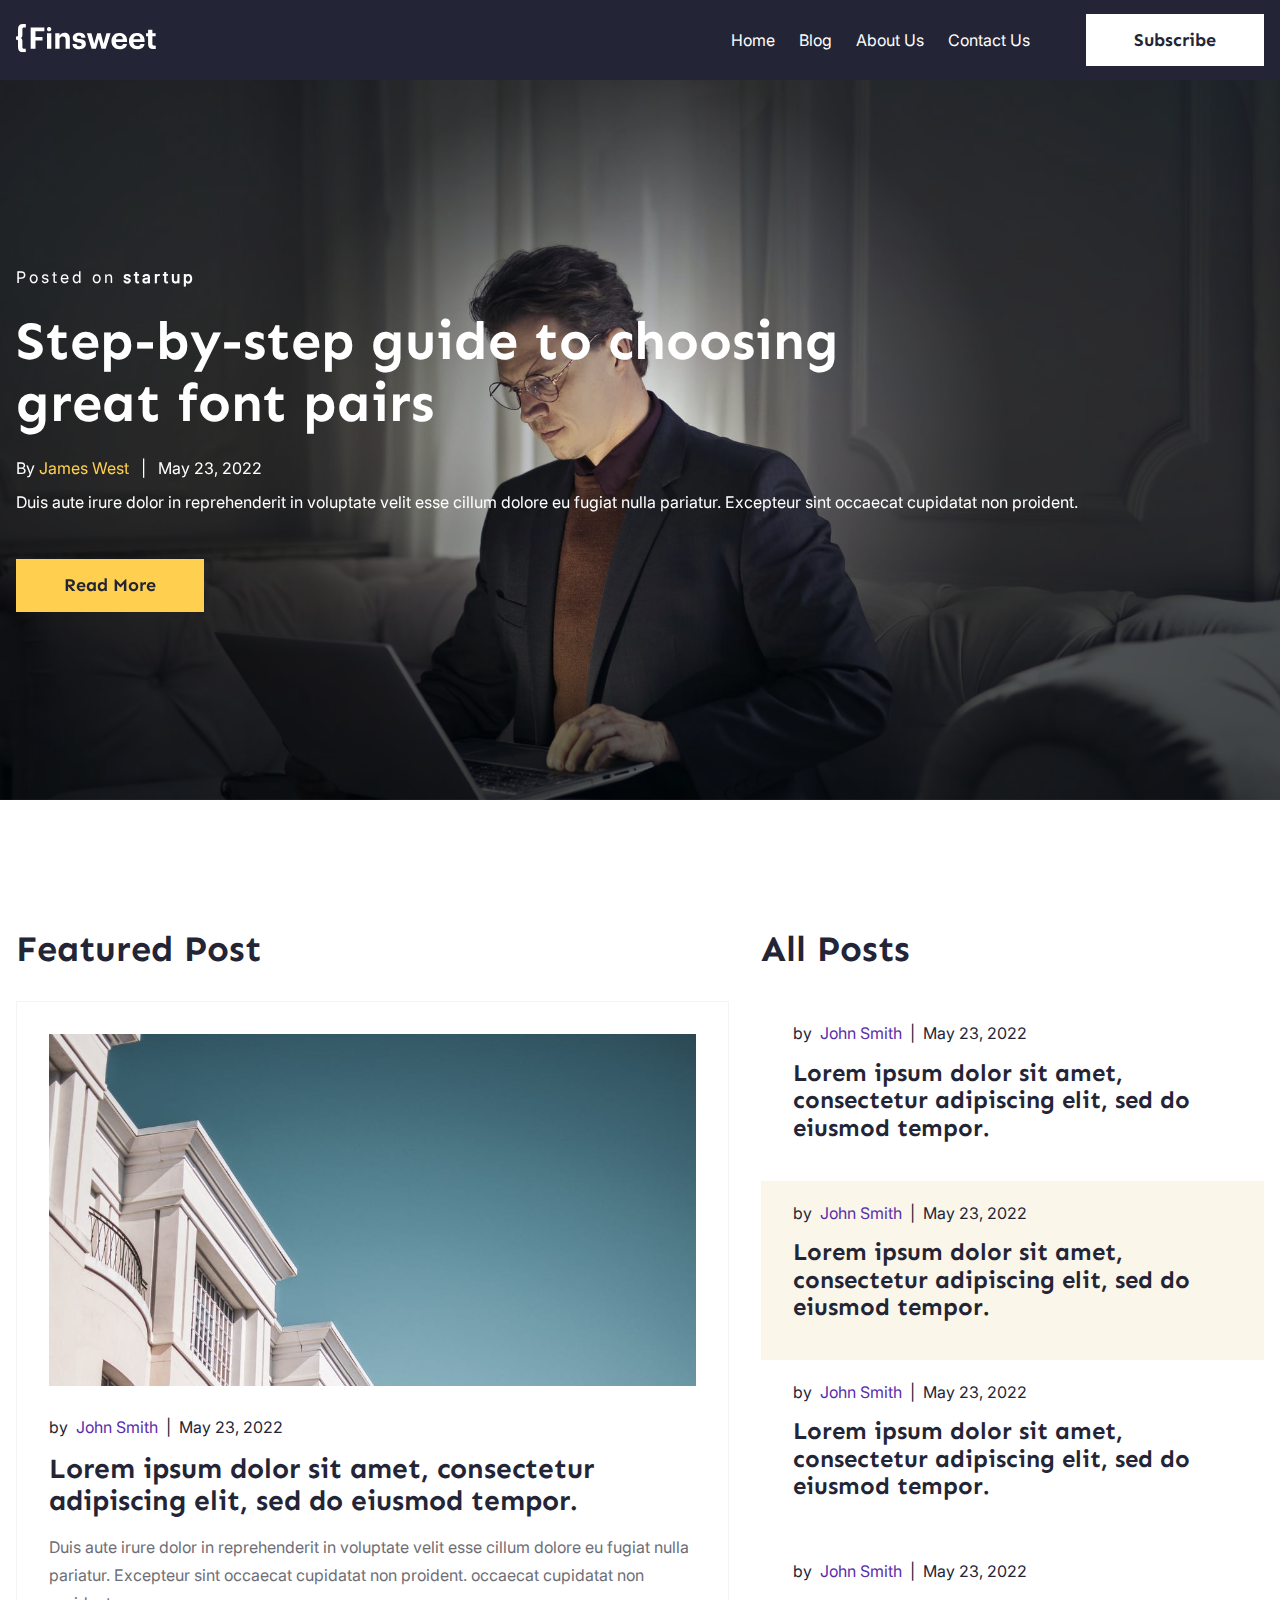
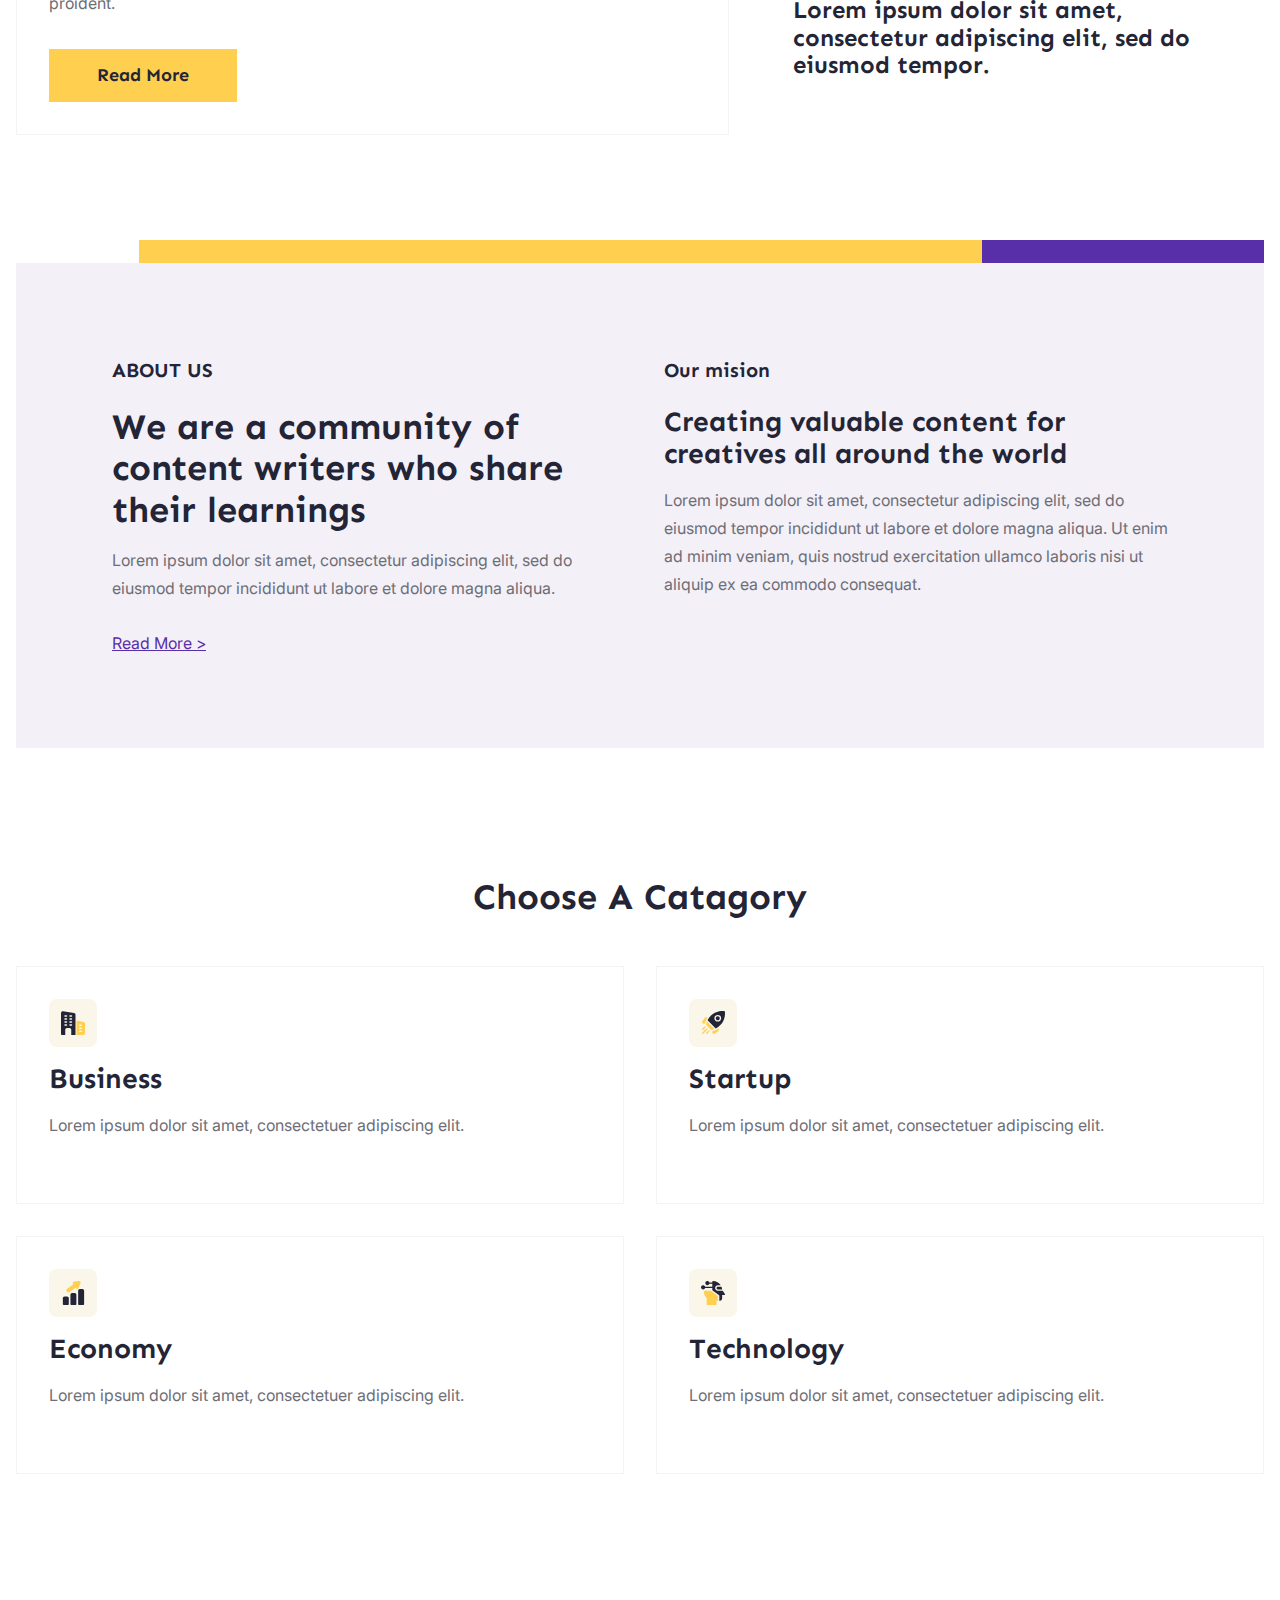
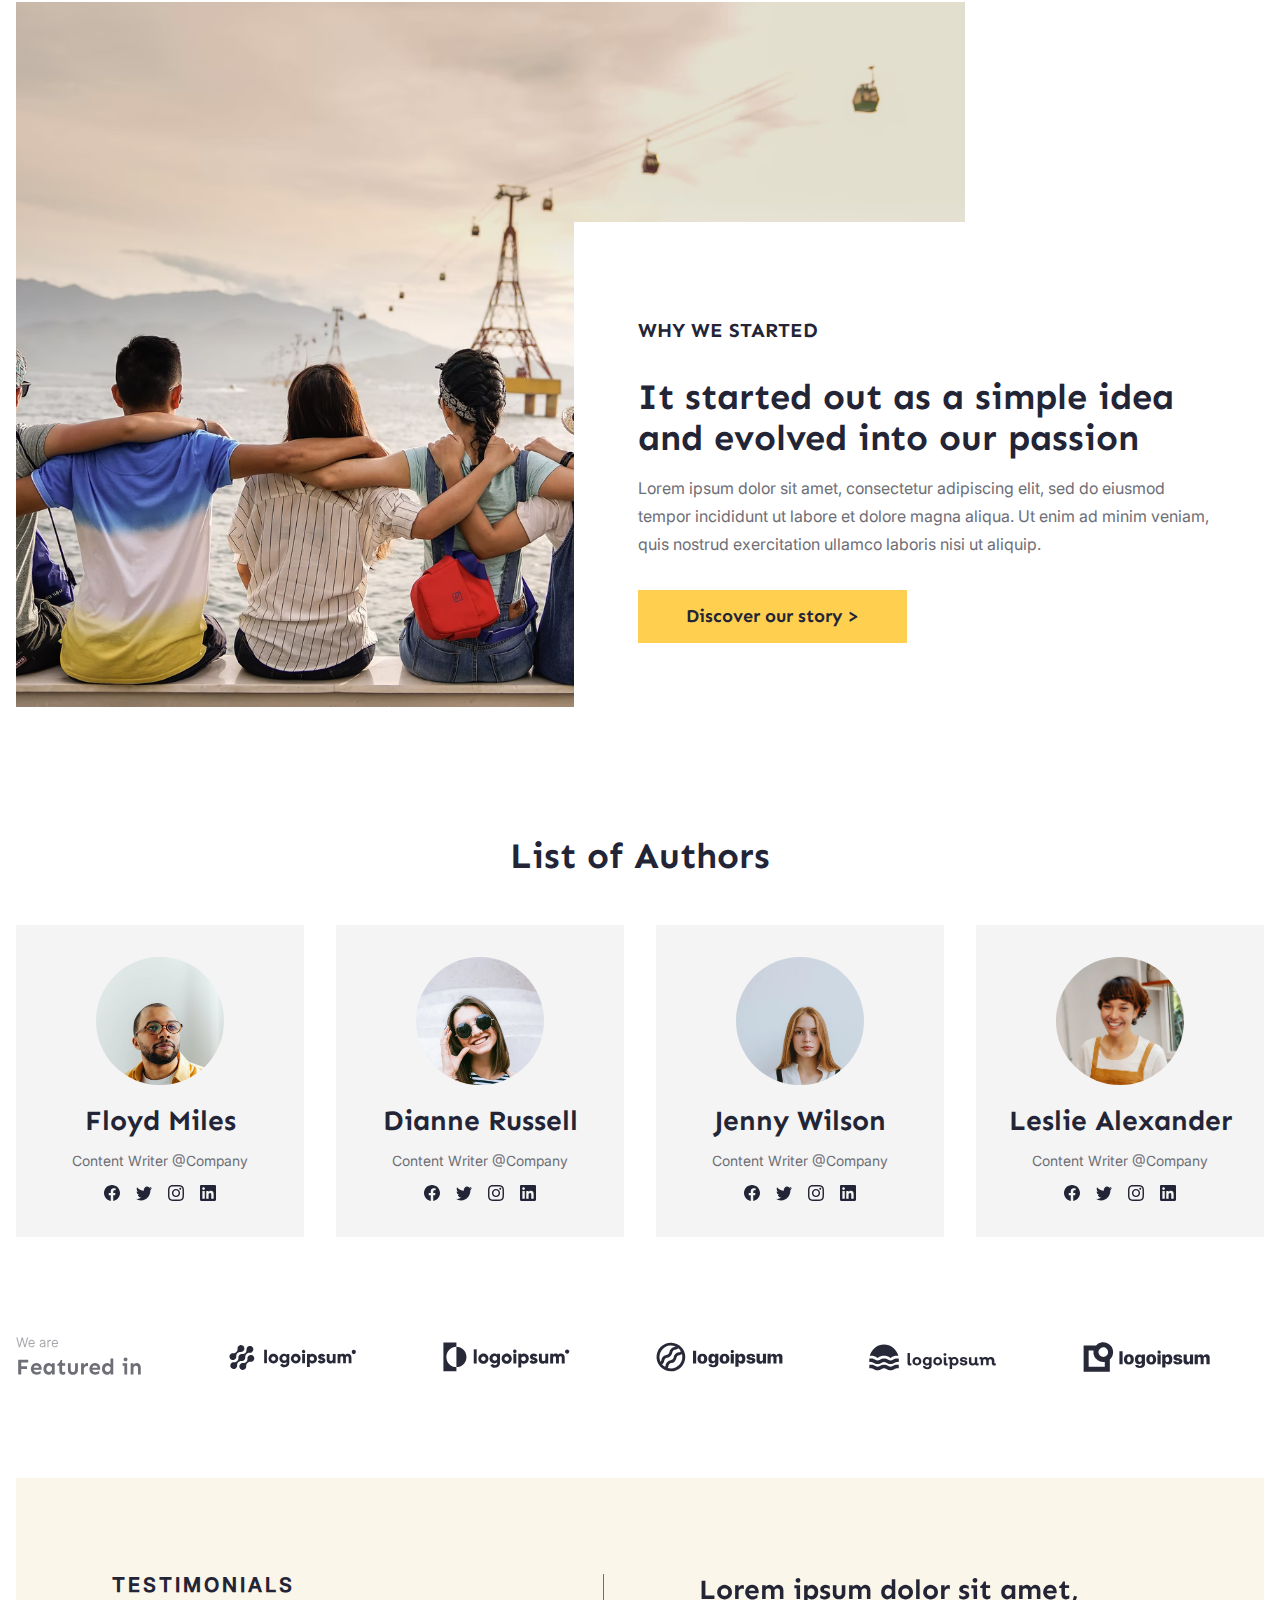
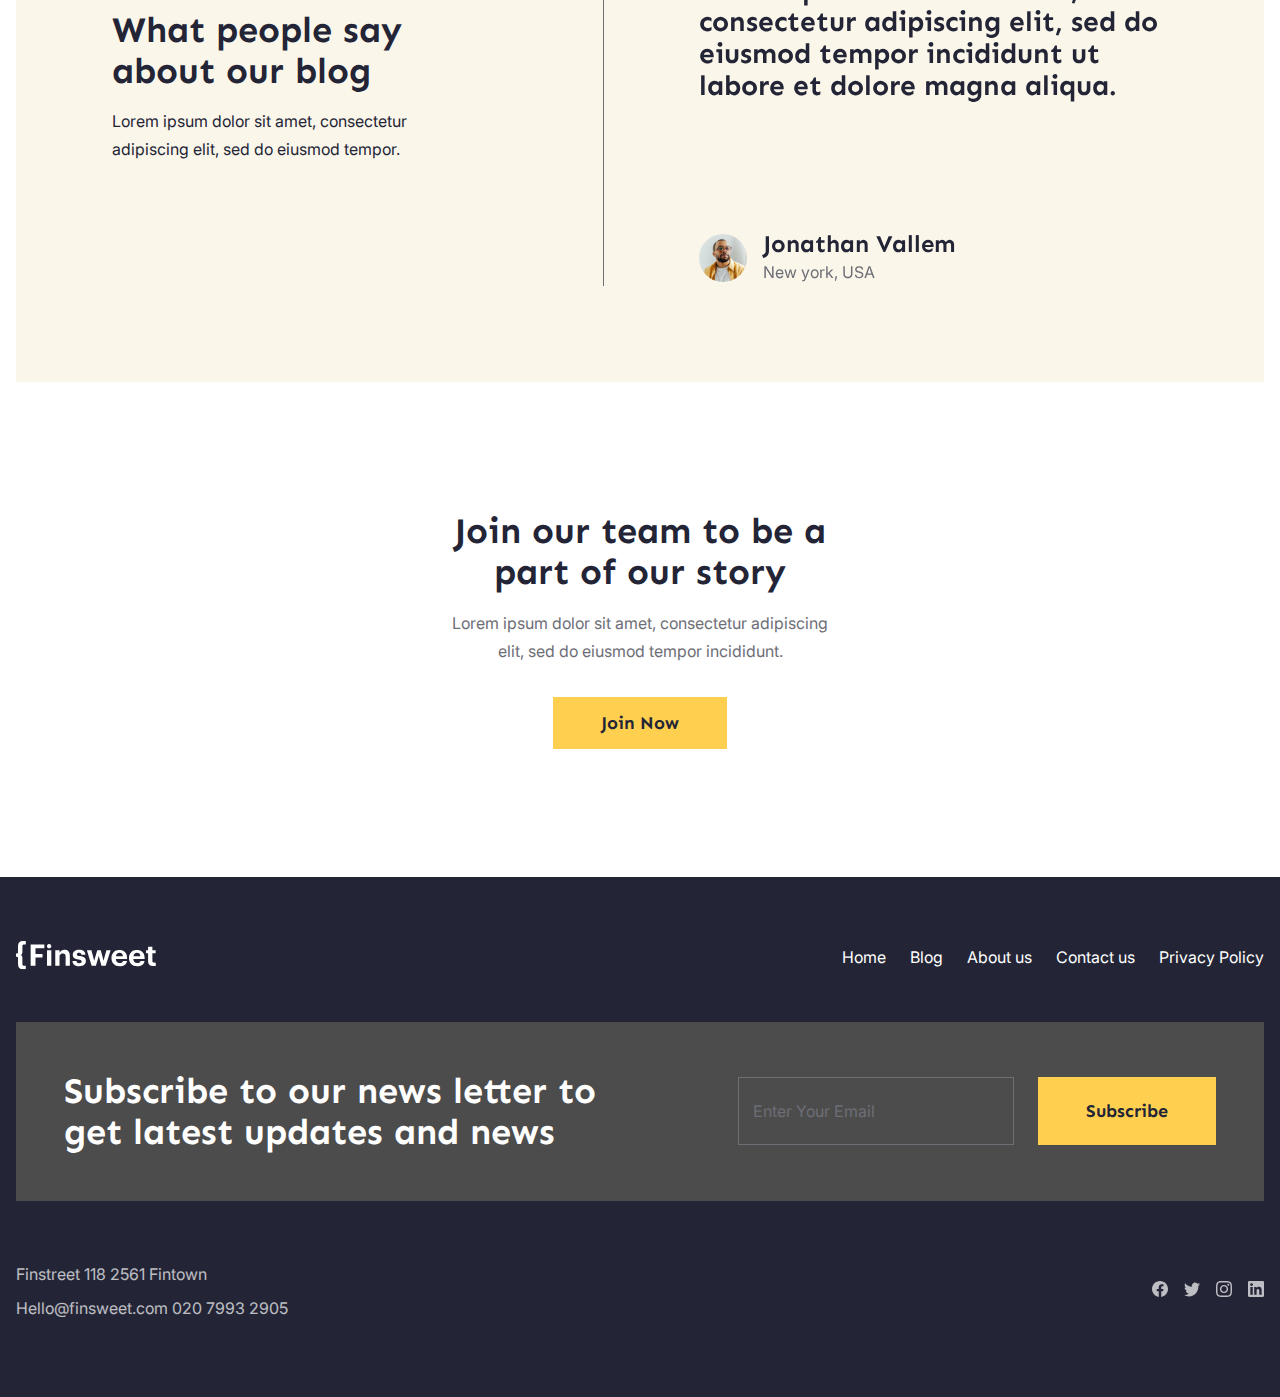
==== commit 3d8c73b0: "created footer with responsive and fixed hover issues" ====
--- a/index.html
+++ b/index.html
@@ -555,8 +555,9 @@
           <div class="swiper testimonials-slider">
             <div class="swiper-wrapper">
               <div class="swiper-slide">
-                <h3>Lorem ipsum dolor sit amet, consectetur adipiscing elit, sed do eiusmod tempor incididunt ut labore et dolore magna
-                aliqua.</h3>
+                <h3>Lorem ipsum dolor sit amet, consectetur adipiscing elit, sed do eiusmod tempor incididunt ut labore
+                  et dolore magna
+                  aliqua.</h3>
 
                 <div class="user__info">
                   <div class="user__cover">
@@ -569,8 +570,9 @@
                 </div>
               </div>
               <div class="swiper-slide">
-                <h3>Lorem ipsum dolor sit amet, consectetur adipiscing elit, sed do eiusmod tempor incididunt ut labore et dolore magna
-                aliqua.</h3>
+                <h3>Lorem ipsum dolor sit amet, consectetur adipiscing elit, sed do eiusmod tempor incididunt ut labore
+                  et dolore magna
+                  aliqua.</h3>
 
                 <div class="user__info">
                   <div class="user__cover">
@@ -597,6 +599,141 @@
       <button class="btn">Join Now</button>
     </div>
   </main>
+  <footer>
+    <div class="container">
+      <div class="footer__top">
+        <div class="logo">
+          <a href="#">
+            <svg width="140" height="29" viewBox="0 0 140 29" fill="none" xmlns="http://www.w3.org/2000/svg">
+              <g clip-path="url(#clip0_22271_611)">
+                <path
+                  d="M139.752 21.6557V25.1203H136.846C133.745 25.0228 132.088 23.3481 132.088 20.2026V12.2899H130.059V9.25068H132.088V5.84814H136.376V9.21523H139.655V12.2456H136.376V19.7773C136.376 20.7962 136.58 21.6114 138.148 21.6114L139.752 21.6557Z"
+                  fill="white" />
+                <path
+                  d="M112.965 17.2166V16.9862C112.919 15.9671 113.074 14.9488 113.422 13.9898C113.77 13.0308 114.303 12.1498 114.992 11.3975C115.681 10.6451 116.512 10.0361 117.437 9.6054C118.362 9.17468 119.362 8.9307 120.382 8.88745C120.585 8.88745 120.798 8.88745 121.002 8.88745C125.051 8.88745 128.604 11.2444 128.604 16.8621V18.0583H117.351C117.466 20.6457 118.866 22.1077 121.223 22.1077C123.252 22.1077 124.2 21.2216 124.475 19.928H128.525C128.028 23.3039 125.335 25.1824 121.073 25.1824C116.394 25.1469 112.965 22.1875 112.965 17.2166ZM124.387 15.3469C124.236 12.99 123.049 11.8558 120.984 11.8558C118.919 11.8558 117.732 13.1318 117.44 15.3469H124.387Z"
+                  fill="white" />
+                <path
+                  d="M95.4573 17.2166V16.9862C95.4108 15.9685 95.5654 14.9516 95.9122 13.9937C96.259 13.0358 96.7912 12.1557 97.4783 11.4035C98.1654 10.6514 98.994 10.042 99.9168 9.61032C100.839 9.1786 101.838 8.93296 102.856 8.88745C103.06 8.88745 103.272 8.88745 103.476 8.88745C107.526 8.88745 111.088 11.2444 111.088 16.8621V18.0583H99.8433C99.9585 20.6457 101.359 22.1077 103.716 22.1077C105.745 22.1077 106.693 21.2216 106.967 19.928H111.017C110.512 23.3039 107.818 25.1824 103.556 25.1824C98.8864 25.1469 95.4573 22.1875 95.4573 17.2166ZM106.879 15.3469C106.728 12.99 105.541 11.8558 103.476 11.8558C101.412 11.8558 100.26 13.1672 99.932 15.3381L106.879 15.3469Z"
+                  fill="white" />
+                <path
+                  d="M70.8867 9.21509H75.4234L78.1968 19.7239L81.2361 9.21509H84.7804L87.5272 19.7239L90.4513 9.21509H94.607L89.6804 24.8277H85.4272L82.769 15.0277L79.9247 24.8277H75.6184L70.8867 9.21509Z"
+                  fill="white" />
+                <path
+                  d="M56.4688 19.9189H60.5181C60.7042 21.3278 61.4042 22.1341 63.265 22.1341C64.9308 22.1341 65.7017 21.505 65.7017 20.4328C65.7017 19.3607 64.8156 18.9088 62.5472 18.5898C58.3915 17.9607 56.7877 16.7645 56.7877 13.7164C56.7877 10.4645 59.765 8.85181 62.9903 8.85181C66.4548 8.85181 69.0688 10.11 69.4409 13.6986H65.4447C65.4192 13.4212 65.339 13.1516 65.2087 12.9053C65.0784 12.6591 64.9006 12.4411 64.6855 12.264C64.4705 12.0868 64.2225 11.9541 63.9559 11.8733C63.6892 11.7926 63.4092 11.7655 63.132 11.7936H62.9991C61.5991 11.7936 60.7839 12.4493 60.7839 13.4062C60.7839 14.3632 61.5371 14.7797 63.8232 15.1075C67.7042 15.6923 69.8751 16.6759 69.8751 20.0164C69.8751 23.3569 67.4206 25.1467 63.3093 25.1467C59.1979 25.1467 56.5839 23.2948 56.4688 19.9189Z"
+                  fill="white" />
+                <path
+                  d="M39.2617 9.21514H43.5503V11.6873C44.0337 10.7799 44.7674 10.0304 45.6643 9.52772C46.5612 9.02509 47.5835 8.79051 48.6098 8.85185C51.6491 8.85185 53.8554 10.7038 53.8554 14.9303V24.8632H49.6199V15.5506C49.6199 13.4329 48.7959 12.4227 46.882 12.4227C46.4774 12.3875 46.0699 12.4325 45.6829 12.5552C45.2958 12.6779 44.9368 12.8758 44.6264 13.1376C44.316 13.3995 44.0604 13.72 43.8742 14.0809C43.688 14.4417 43.5749 14.8358 43.5415 15.2405C43.5193 15.4288 43.5193 15.6192 43.5415 15.8076V24.8278H39.2617V9.21514Z"
+                  fill="white" />
+                <path
+                  d="M30.9858 5.28988C30.9703 4.86229 31.0819 4.4397 31.3067 4.07562C31.5315 3.71153 31.8592 3.42233 32.2484 3.24462C32.6377 3.06691 33.0709 3.00868 33.4932 3.07731C33.9155 3.14594 34.308 3.33834 34.6209 3.63016C34.9338 3.92197 35.1531 4.30007 35.2511 4.71659C35.349 5.13311 35.3211 5.56932 35.171 5.96998C35.0208 6.37065 34.7552 6.71776 34.4076 6.96737C34.0601 7.21697 33.6463 7.35785 33.2187 7.37216H33.139C32.8736 7.38896 32.6074 7.35319 32.3559 7.2669C32.1043 7.18062 31.8723 7.04551 31.673 6.86934C31.4738 6.69317 31.3113 6.4794 31.1949 6.24028C31.0785 6.00117 31.0105 5.74143 30.9947 5.47596C30.9873 5.41422 30.9843 5.35204 30.9858 5.28988ZM30.9858 9.2152H35.3187V24.8279H31.0035L30.9858 9.2152Z"
+                  fill="white" />
+                <path
+                  d="M14.6562 3.49121H28.355V7.27476H19.4942V12.9191H26.5119V16.5608H19.4854V24.8279H14.6562V3.49121Z"
+                  fill="white" />
+                <path
+                  d="M6.38861 10.4734C6.38861 11.8114 6.38861 13.4418 4.54557 14.1063C6.43291 14.7532 6.38861 16.1266 6.38861 17.562V22.8785C6.38861 23.8886 6.7962 24.5 7.52279 24.6506C7.68244 24.7045 7.85064 24.7285 8.01899 24.7215H9.79114V28.2658H6.86709C3.7481 28.2658 2.02911 26.4937 2.02911 23.2063V16.9152C2.00699 16.5922 1.86458 16.2893 1.63 16.0662C1.39541 15.8431 1.08571 15.716 0.762025 15.7101H0V12.6H0.762025C1.09216 12.5956 1.40796 12.4644 1.64388 12.2334C1.87981 12.0024 2.01776 11.6895 2.02911 11.3595V4.97975C2.02911 1.74557 3.71266 0 6.86709 0H9.81772V3.49114H8.04557C7.87702 3.49163 7.70958 3.51854 7.54937 3.57089C6.82278 3.75696 6.41519 4.35949 6.41519 5.34304L6.38861 10.4734Z"
+                  fill="white" />
+              </g>
+              <defs>
+                <clipPath id="clip0_22271_611">
+                  <rect width="140" height="28.3544" fill="white" />
+                </clipPath>
+              </defs>
+            </svg>
+          </a>
+        </div>
+
+        <ul class="footer__menu">
+          <li>
+            <a href="#">Home</a>
+          </li>
+          <li>
+            <a href="#">Blog</a>
+          </li>
+          <li>
+            <a href="#">About us</a>
+          </li>
+          <li>
+            <a href="#">Contact us</a>
+          </li>
+          <li>
+            <a href="#">Privacy Policy</a>
+          </li>
+      </div>
+      <div class="footer__subscribe">
+        <h2>Subscribe to our news letter to get latest updates and news</h2>
+        <form>
+          <input type="text" placeholder="Enter Your Email" name="email">
+          <button type="submit" class="btn">Subscribe</button>
+        </form>
+      </div>
+      <div class="footer__bottom">
+        <div class="footer__info">
+          <p>Finstreet 118 2561 Fintown</p>
+          <p>Hello@finsweet.com 020 7993 2905</p>
+        </div>
+
+        <ul>
+          <li>
+            <a href="#">
+              <svg width="16" height="16" viewBox="0 0 16 16" fill="none" xmlns="http://www.w3.org/2000/svg">
+                <path
+                  d="M16 8C16 3.58172 12.4183 0 8 0C3.58172 0 0 3.58172 0 8C0 11.993 2.92547 15.3027 6.75 15.9028V10.3125H4.71875V8H6.75V6.2375C6.75 4.2325 7.94438 3.125 9.77172 3.125C10.6467 3.125 11.5625 3.28125 11.5625 3.28125V5.25H10.5538C9.56 5.25 9.25 5.86672 9.25 6.5V8H11.4688L11.1141 10.3125H9.25V15.9028C13.0745 15.3027 16 11.993 16 8Z"
+                  fill="#232536" />
+              </svg>
+            </a>
+          </li>
+          <li>
+            <a href="#">
+              <svg width="16" height="17" viewBox="0 0 16 17" fill="none" xmlns="http://www.w3.org/2000/svg">
+                <path
+                  d="M5.03344 15.4068C11.0697 15.4068 14.3722 10.0919 14.3722 5.48434C14.3722 5.33492 14.3691 5.18219 14.3628 5.03277C15.0052 4.53914 15.5597 3.9277 16 3.22719C15.4017 3.51003 14.7664 3.69475 14.1159 3.77504C14.8009 3.33883 15.3137 2.65356 15.5594 1.84627C14.915 2.252 14.2104 2.5382 13.4756 2.69262C12.9806 2.13371 12.326 1.76364 11.6131 1.63964C10.9003 1.51563 10.1688 1.6446 9.53183 2.00659C8.89486 2.36858 8.38787 2.94344 8.08923 3.64228C7.7906 4.34113 7.71695 5.12504 7.87969 5.87281C6.575 5.80325 5.29862 5.44314 4.13332 4.81584C2.96802 4.18853 1.9398 3.30804 1.11531 2.23143C0.696266 2.99907 0.568038 3.90743 0.756687 4.77192C0.945337 5.6364 1.43671 6.39213 2.13094 6.88551C1.60975 6.86793 1.09998 6.71883 0.64375 6.45055V6.49371C0.643283 7.29929 0.905399 8.08018 1.38554 8.70365C1.86568 9.32711 2.53422 9.75467 3.2775 9.91363C2.7947 10.054 2.28799 10.0744 1.79656 9.9734C2.0063 10.6662 2.41438 11.2721 2.96385 11.7067C3.51331 12.1412 4.17675 12.3826 4.86156 12.3972C3.69895 13.3676 2.26278 13.8939 0.784375 13.8914C0.522191 13.8909 0.260266 13.8739 0 13.8402C1.5019 14.864 3.24902 15.4077 5.03344 15.4068Z"
+                  fill="#232536" />
+              </svg>
+            </a>
+          </li>
+          <li>
+            <a href="#">
+              <svg width="16" height="16" viewBox="0 0 16 16" fill="none" xmlns="http://www.w3.org/2000/svg">
+                <g clip-path="url(#clip0_22308_582)">
+                  <path
+                    d="M8 1.44062C10.1375 1.44062 10.3906 1.45 11.2313 1.4875C12.0125 1.52187 12.4344 1.65313 12.7156 1.7625C13.0875 1.90625 13.3563 2.08125 13.6344 2.35937C13.9156 2.64062 14.0875 2.90625 14.2313 3.27813C14.3406 3.55937 14.4719 3.98437 14.5063 4.7625C14.5438 5.60625 14.5531 5.85938 14.5531 7.99375C14.5531 10.1312 14.5438 10.3844 14.5063 11.225C14.4719 12.0063 14.3406 12.4281 14.2313 12.7094C14.0875 13.0813 13.9125 13.35 13.6344 13.6281C13.3531 13.9094 13.0875 14.0813 12.7156 14.225C12.4344 14.3344 12.0094 14.4656 11.2313 14.5C10.3875 14.5375 10.1344 14.5469 8 14.5469C5.8625 14.5469 5.60938 14.5375 4.76875 14.5C3.9875 14.4656 3.56563 14.3344 3.28438 14.225C2.9125 14.0813 2.64375 13.9062 2.36563 13.6281C2.08438 13.3469 1.9125 13.0813 1.76875 12.7094C1.65938 12.4281 1.52813 12.0031 1.49375 11.225C1.45625 10.3813 1.44688 10.1281 1.44688 7.99375C1.44688 5.85625 1.45625 5.60312 1.49375 4.7625C1.52813 3.98125 1.65938 3.55937 1.76875 3.27813C1.9125 2.90625 2.0875 2.6375 2.36563 2.35937C2.64688 2.07812 2.9125 1.90625 3.28438 1.7625C3.56563 1.65313 3.99063 1.52187 4.76875 1.4875C5.60938 1.45 5.8625 1.44062 8 1.44062ZM8 0C5.82813 0 5.55625 0.009375 4.70313 0.046875C3.85313 0.084375 3.26875 0.221875 2.7625 0.41875C2.23438 0.625 1.7875 0.896875 1.34375 1.34375C0.896875 1.7875 0.625 2.23438 0.41875 2.75938C0.221875 3.26875 0.084375 3.85 0.046875 4.7C0.009375 5.55625 0 5.82812 0 8C0 10.1719 0.009375 10.4437 0.046875 11.2969C0.084375 12.1469 0.221875 12.7312 0.41875 13.2375C0.625 13.7656 0.896875 14.2125 1.34375 14.6562C1.7875 15.1 2.23438 15.375 2.75938 15.5781C3.26875 15.775 3.85 15.9125 4.7 15.95C5.55313 15.9875 5.825 15.9969 7.99688 15.9969C10.1688 15.9969 10.4406 15.9875 11.2938 15.95C12.1438 15.9125 12.7281 15.775 13.2344 15.5781C13.7594 15.375 14.2063 15.1 14.65 14.6562C15.0938 14.2125 15.3688 13.7656 15.5719 13.2406C15.7688 12.7312 15.9063 12.15 15.9438 11.3C15.9813 10.4469 15.9906 10.175 15.9906 8.00313C15.9906 5.83125 15.9813 5.55937 15.9438 4.70625C15.9063 3.85625 15.7688 3.27187 15.5719 2.76562C15.375 2.23437 15.1031 1.7875 14.6563 1.34375C14.2125 0.9 13.7656 0.625 13.2406 0.421875C12.7313 0.225 12.15 0.0875 11.3 0.05C10.4438 0.009375 10.1719 0 8 0Z"
+                    fill="#232536" />
+                  <path
+                    d="M8 3.89062C5.73125 3.89062 3.89062 5.73125 3.89062 8C3.89062 10.2688 5.73125 12.1094 8 12.1094C10.2687 12.1094 12.1094 10.2688 12.1094 8C12.1094 5.73125 10.2687 3.89062 8 3.89062ZM8 10.6656C6.52812 10.6656 5.33437 9.47188 5.33437 8C5.33437 6.52813 6.52812 5.33437 8 5.33437C9.47187 5.33437 10.6656 6.52813 10.6656 8C10.6656 9.47188 9.47187 10.6656 8 10.6656Z"
+                    fill="#232536" />
+                  <path
+                    d="M13.2313 3.72842C13.2313 4.25967 12.8 4.68779 12.2719 4.68779C11.7406 4.68779 11.3125 4.25654 11.3125 3.72842C11.3125 3.19717 11.7438 2.76904 12.2719 2.76904C12.8 2.76904 13.2313 3.20029 13.2313 3.72842Z"
+                    fill="#232536" />
+                </g>
+                <defs>
+                  <clipPath id="clip0_22308_582">
+                    <rect width="16" height="16" fill="white" />
+                  </clipPath>
+                </defs>
+              </svg>
+            </a>
+          </li>
+          <li>
+            <a href="#">
+              <svg width="16" height="16" viewBox="0 0 16 16" fill="none" xmlns="http://www.w3.org/2000/svg">
+                <g clip-path="url(#clip0_22308_587)">
+                  <path
+                    d="M14.8156 0H1.18125C0.528125 0 0 0.515625 0 1.15313V14.8438C0 15.4813 0.528125 16 1.18125 16H14.8156C15.4688 16 16 15.4813 16 14.8469V1.15313C16 0.515625 15.4688 0 14.8156 0ZM4.74687 13.6344H2.37188V5.99687H4.74687V13.6344ZM3.55938 4.95625C2.79688 4.95625 2.18125 4.34062 2.18125 3.58125C2.18125 2.82188 2.79688 2.20625 3.55938 2.20625C4.31875 2.20625 4.93437 2.82188 4.93437 3.58125C4.93437 4.3375 4.31875 4.95625 3.55938 4.95625ZM13.6344 13.6344H11.2625V9.92188C11.2625 9.0375 11.2469 7.89687 10.0281 7.89687C8.79375 7.89687 8.60625 8.8625 8.60625 9.85938V13.6344H6.2375V5.99687H8.5125V7.04063H8.54375C8.85938 6.44063 9.63438 5.80625 10.7875 5.80625C13.1906 5.80625 13.6344 7.3875 13.6344 9.44375V13.6344Z"
+                    fill="#232536" />
+                </g>
+                <defs>
+                  <clipPath id="clip0_22308_587">
+                    <rect width="16" height="16" fill="white" />
+                  </clipPath>
+                </defs>
+              </svg>
+            </a>
+          </li>
+        </ul>
+      </div>
+    </div>
+  </footer>
 
   <script src="https://cdn.jsdelivr.net/npm/swiper@11/swiper-bundle.min.js"></script>
   <script src="js/script.js"></script>
--- a/css/style.css
+++ b/css/style.css
@@ -788,6 +788,10 @@
             margin-top: 16px;
             margin-bottom: 4px;
           }
+
+          &:hover {
+            background: var(--yellow);
+          }
         }
 
         @media screen and (max-width: 1280px) {
@@ -869,10 +873,6 @@
           background: var(--lightGray);
           text-align: center;
 
-          &:nth-child(2) {
-            background: var(--lightYellow);
-          }
-
           .ga__item-cover {
             max-width: 128px;
             max-height: 128px;
@@ -902,7 +902,7 @@
           ul {
             display: flex;
             justify-content: center;
-            gap: 8px;
+            gap: 16px;
 
             li {
               list-style-type: none;
@@ -911,6 +911,10 @@
                 text-decoration: none;
               }
             }
+          }
+
+          &:hover {
+            background: var(--lightYellow);
           }
         }
       }
@@ -1034,7 +1038,7 @@
           }
         }
 
-        @media screen and (max-width: 768px) {
+        @media screen and (max-width: 1024px) {
           flex-wrap: wrap;
           padding: 48px;
           gap: 48px;
@@ -1079,4 +1083,130 @@
       margin: 0 auto;
     }
   }
+}
+
+footer {
+  background: var(--black);
+
+  .container {
+    padding-top: 64px;
+    padding-bottom: 64px;
+
+    .footer__top {
+      display: flex;
+      align-items: center;
+      justify-content: space-between;
+      gap: 32px;
+
+      .footer__menu {
+        display: flex;
+        align-items: center;
+        gap: 24px;
+
+        li {
+          list-style-type: none;
+
+          a {
+            color: var(--white);
+            text-decoration: none;
+            transition: color .2s ease-in;
+
+            &:hover {
+              color: var(--yellow);
+            }
+          }
+        }
+      }
+
+      @media screen and (max-width: 768px) {
+        flex-direction: column;
+        
+        .footer__menu {
+          flex-direction: column;
+        }
+      }
+    }
+
+    .footer__subscribe {
+      display: flex;
+      justify-content: space-between;
+      align-items: center;
+      background: var(--darkGray);
+      padding: 48px;
+      gap: 32px;
+      margin-top: 48px;
+      margin-bottom: 48px;
+
+      h2 {
+        max-width: 562px;
+        color: var(--white);
+        margin: 0;
+      }
+
+      form {
+        display: flex;
+        gap: 24px;
+
+        input {
+          padding: 24px 14px;
+          background: transparent;
+          border: 1px solid var(--mediumGray);
+          color: var(--mediumGray);
+
+          &::placeholder {
+            color: var(--mediumGray);
+          }
+        }
+
+        @media screen and (max-width: 1024px) {
+          flex-direction: column;
+          width: 100%;
+
+          input {
+            width: 100%;
+          }
+        }
+      }
+
+      @media screen and (max-width: 1024px) {
+        flex-direction: column;
+      }
+    }
+
+    .footer__bottom {
+      display: flex;
+      justify-content: space-between;
+      align-items: center;
+      color: var(--white);
+      gap: 32px;
+
+      .footer__info {
+        p {
+          opacity: .7;
+        }
+      }
+
+      ul {
+        display: flex;
+        gap: 16px;
+        li {
+          list-style-type: none;
+
+          a {
+            svg {
+              path {
+                opacity: .7;
+                fill: var(--white);
+              }
+            }
+          }
+        }
+      }
+
+      @media screen and (max-width: 768px) {
+        flex-direction: column;
+        text-align: center;
+      }
+    }
+  }
 }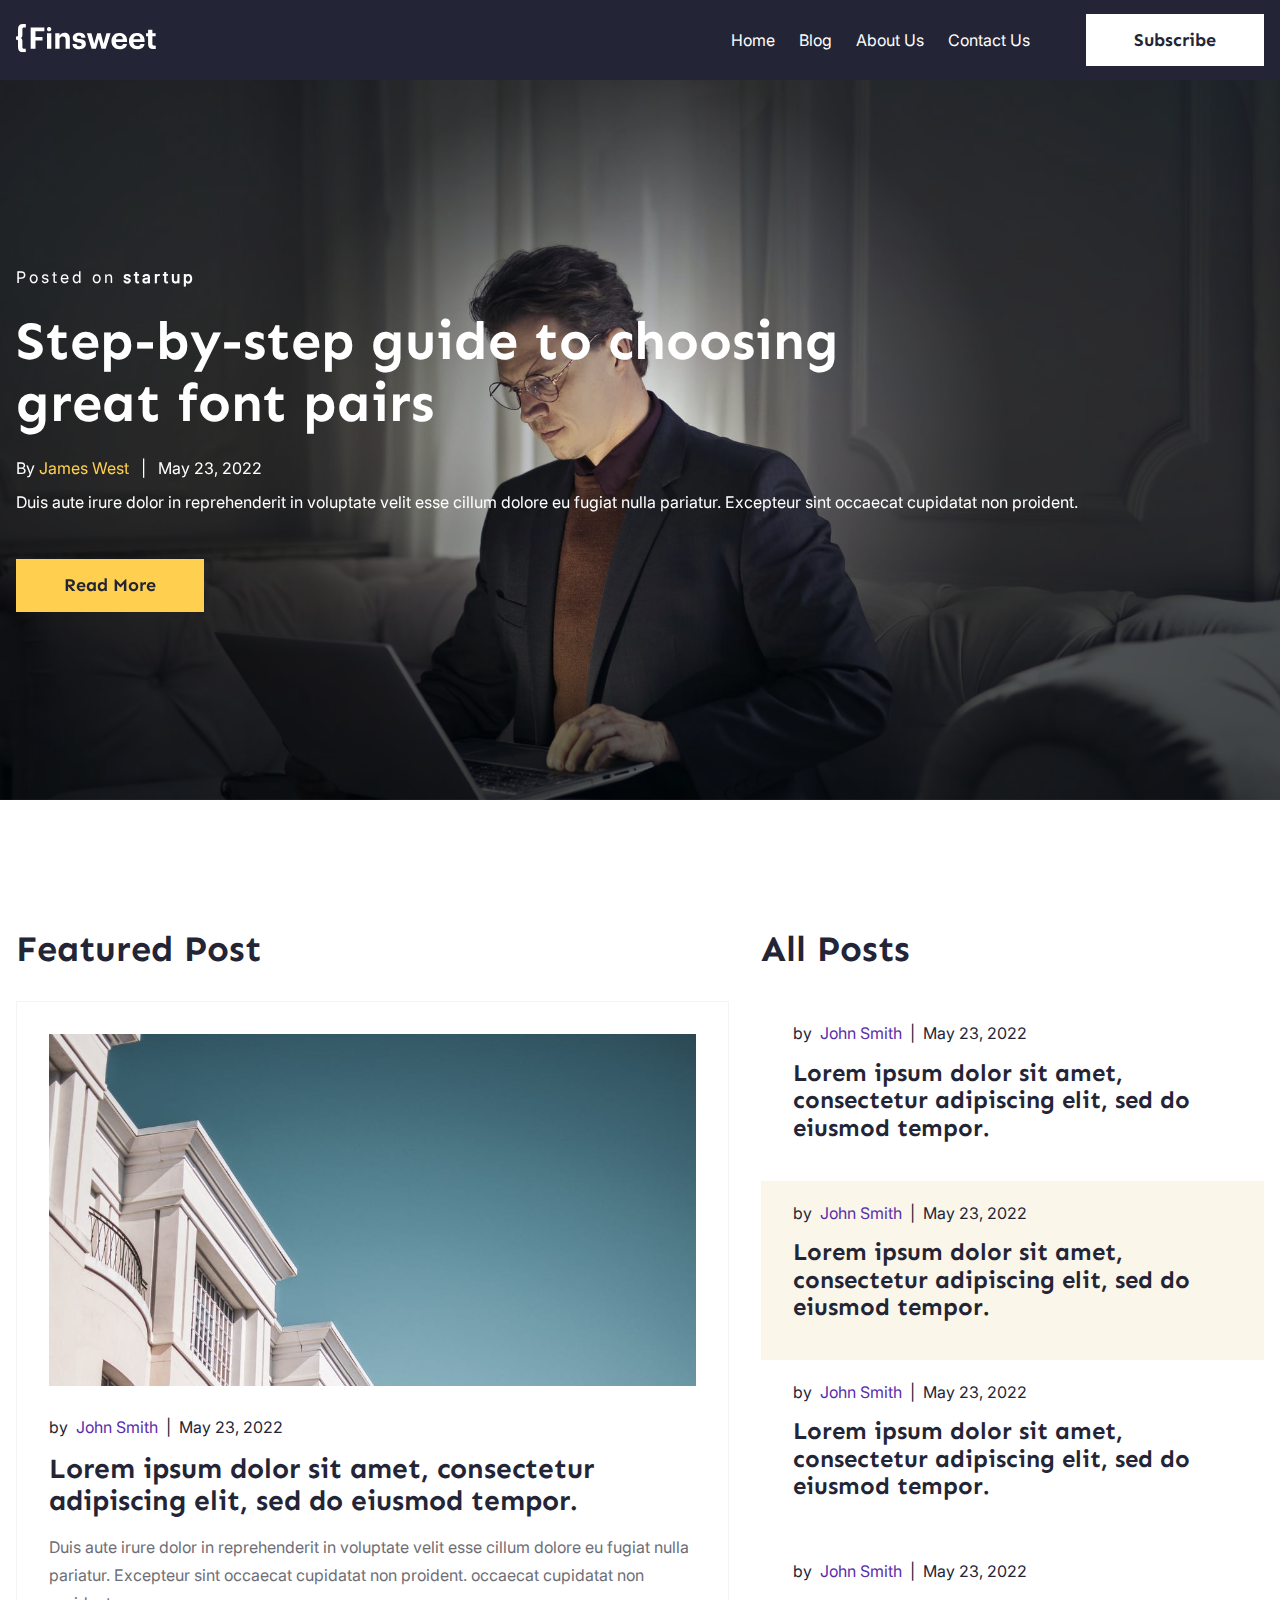
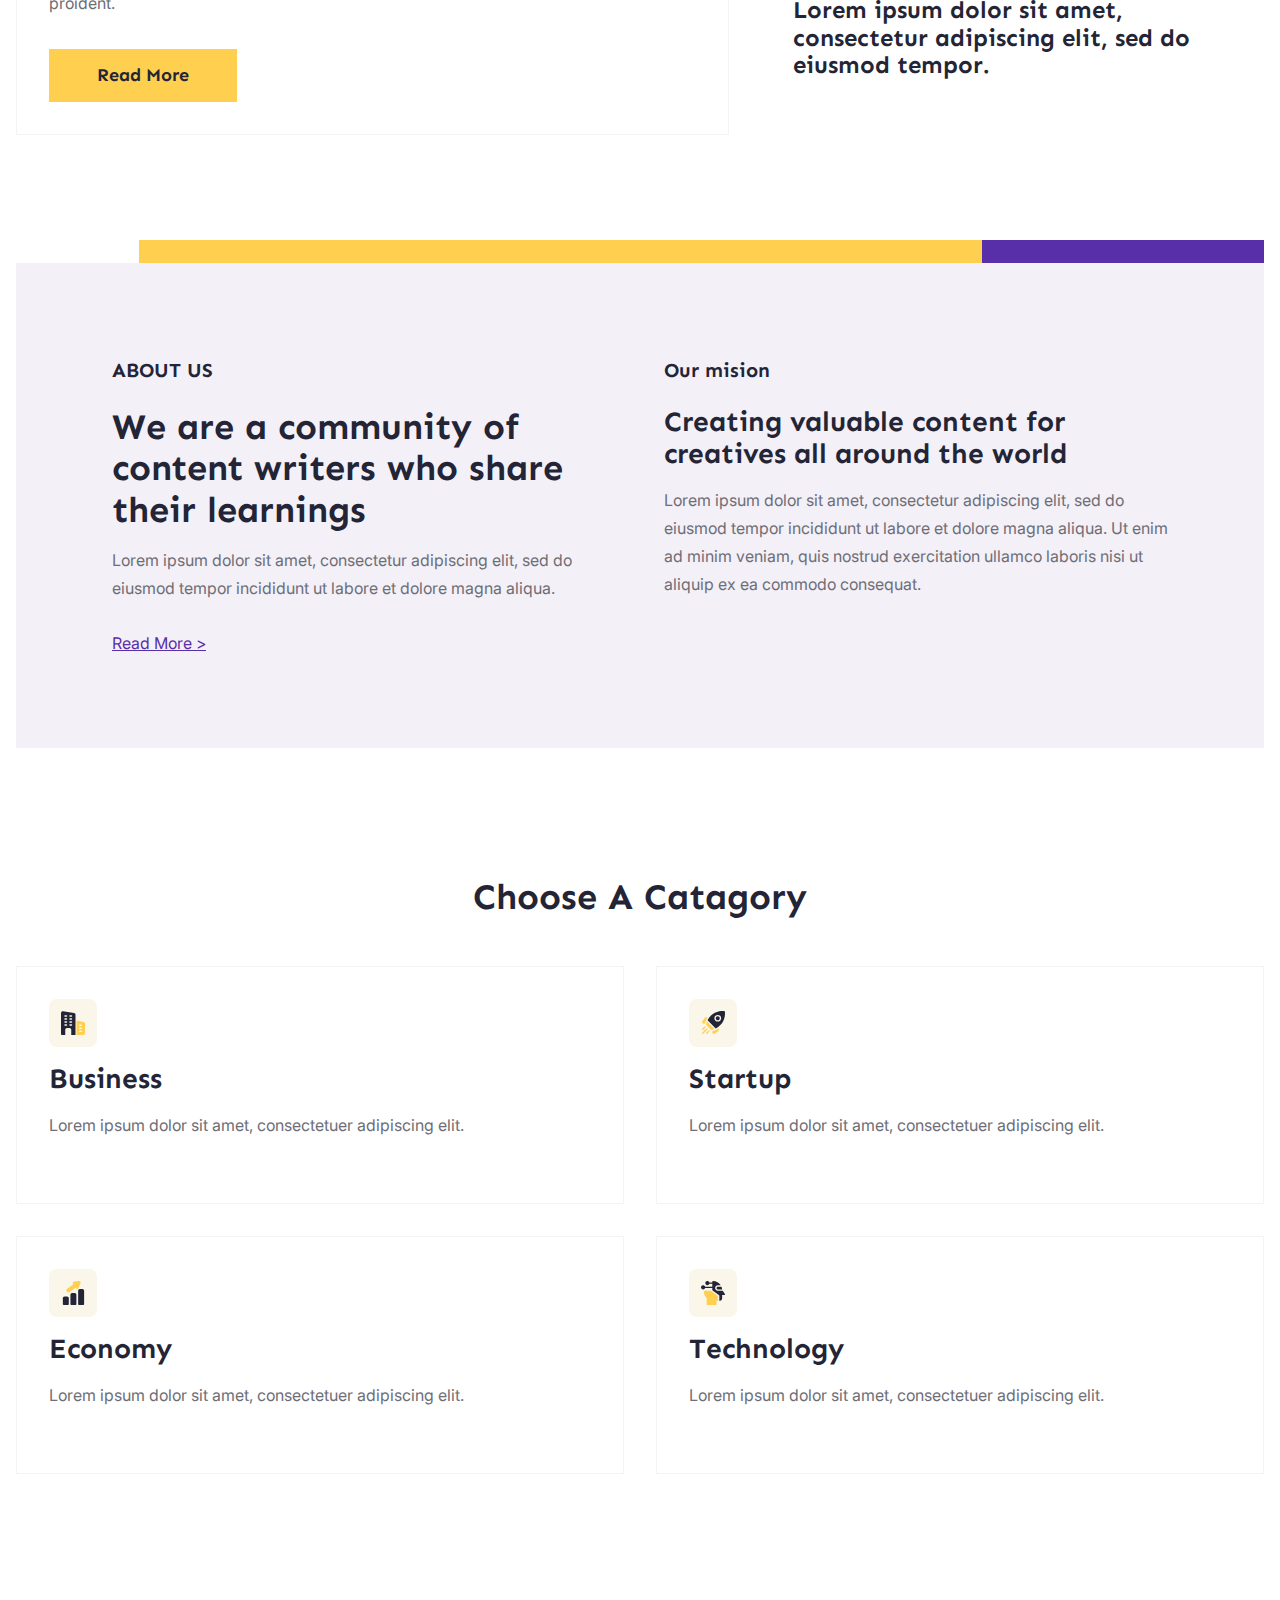
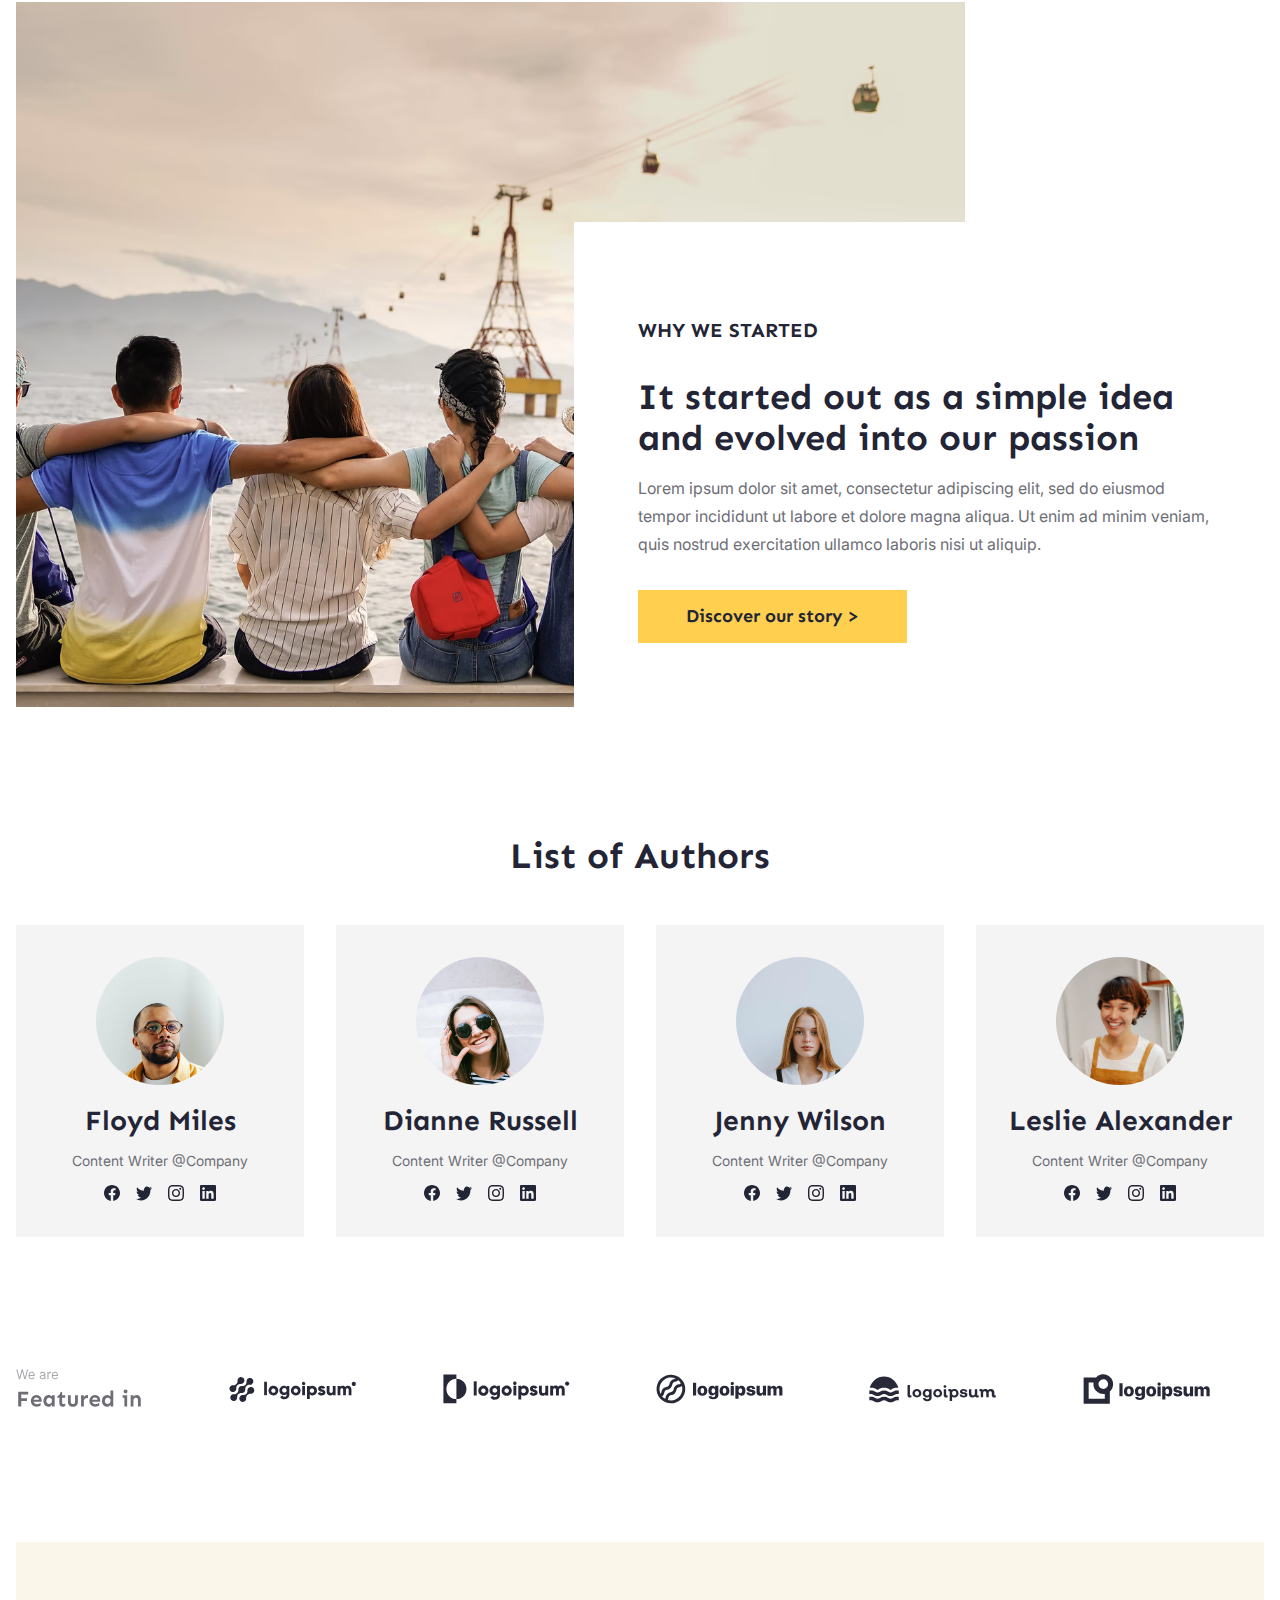
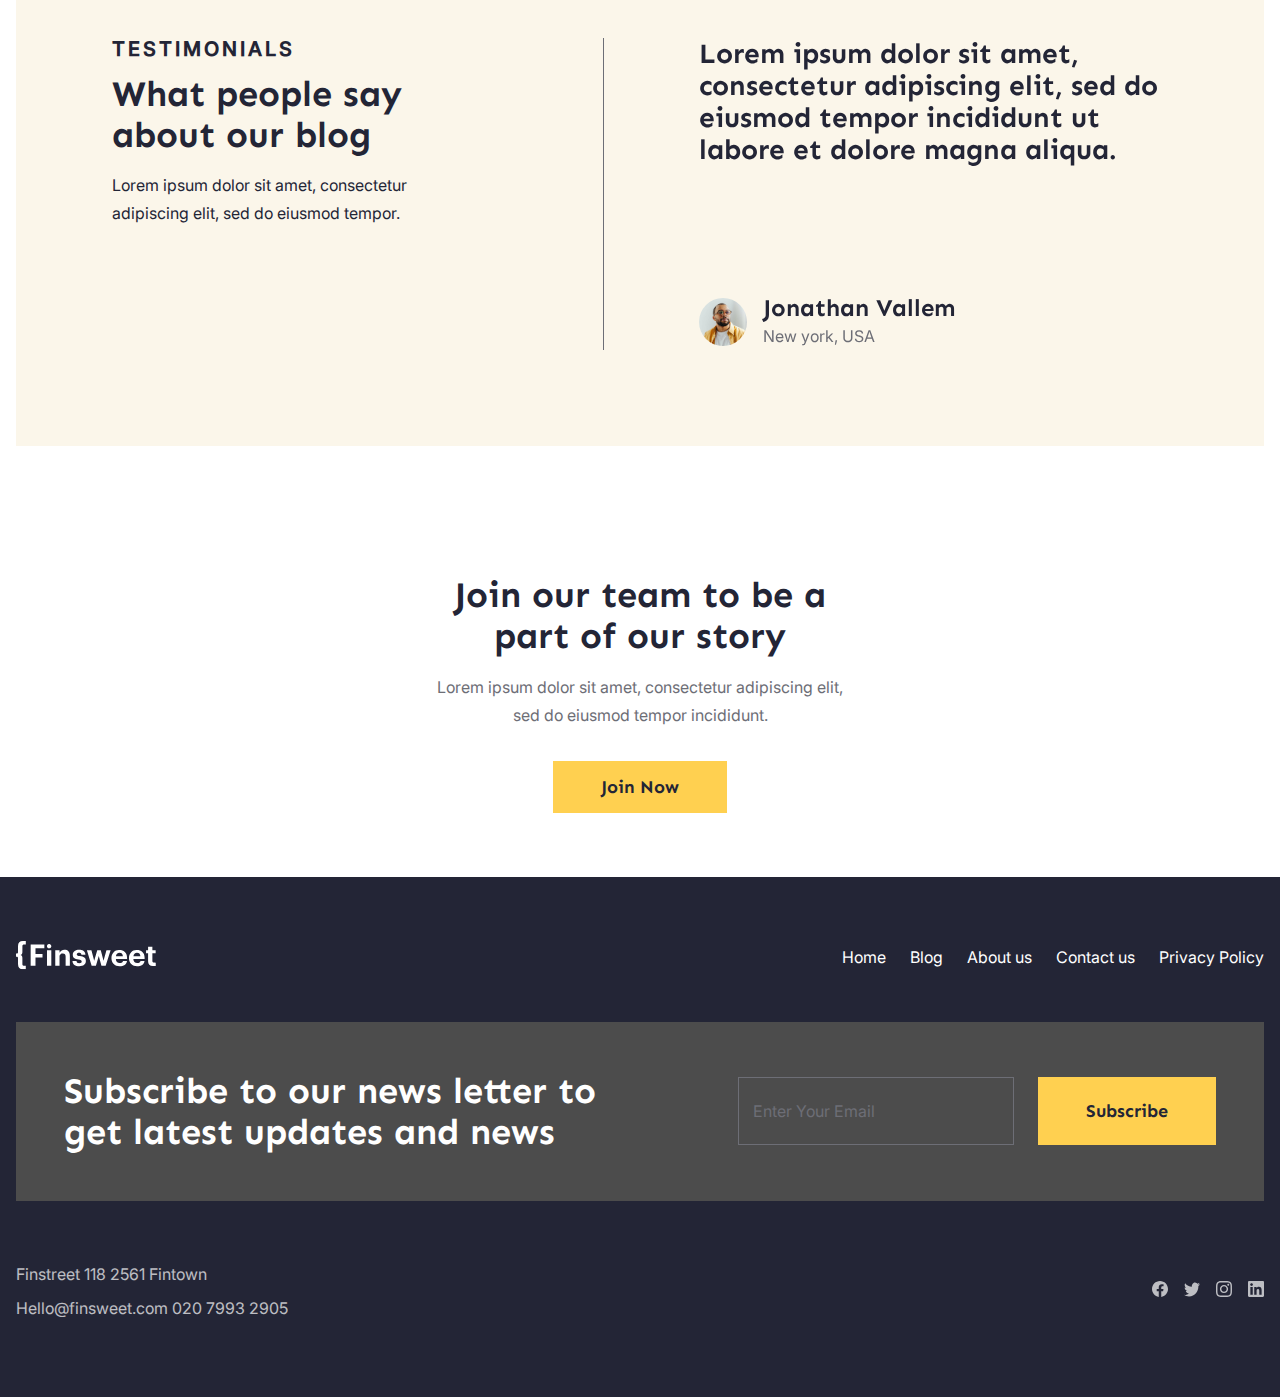
==== commit 66d91c49: "created blog.html and fixed responsive" ====
--- a/index.html
+++ b/index.html
@@ -104,7 +104,7 @@
     </div>
   </header>
   <main>
-    <div class="container index__first__block">
+    <div class="container index__first__block offset">
       <div class="featured__post">
         <h2>Featured Post</h2>
 
@@ -191,7 +191,7 @@
         </div>
       </div>
     </div>
-    <div class="container index__second__block">
+    <div class="container index__second__block offset">
       <div class="isb__lines">
         <div class="orange"></div>
         <div class="purple"></div>
@@ -217,7 +217,7 @@
         </div>
       </div>
     </div>
-    <div class="container global__category">
+    <div class="container global__category offset">
       <h2>Choose A Catagory</h2>
       <div class="global__category-items">
         <div class="global__category-item">
@@ -250,7 +250,7 @@
         </div>
       </div>
     </div>
-    <div class="container why__we__started">
+    <div class="container why__we__started offset">
       <div class="wws__cover">
         <img src="img/whywestarted.png" alt="why we started">
       </div>
@@ -264,7 +264,7 @@
         <button class="btn">Discover our story ></button>
       </div>
     </div>
-    <div class="container global__authors">
+    <div class="container global__authors offset">
       <h2>List of Authors</h2>
 
       <div class="ga__items">
@@ -532,7 +532,7 @@
         </div>
       </div>
     </div>
-    <div class="container partners__logos">
+    <div class="container partners__logos offset">
       <div class="parnter__logo"><img src="icons/p1.svg" alt="partner 1"></div>
       <div class="parnter__logo"><img src="icons/p2.svg" alt="partner 2"></div>
       <div class="parnter__logo"><img src="icons/p3.svg" alt="partner 3"></div>
@@ -540,7 +540,7 @@
       <div class="parnter__logo"><img src="icons/p5.svg" alt="partner 5"></div>
       <div class="parnter__logo"><img src="icons/p6.svg" alt="partner 6"></div>
     </div>
-    <div class="container testimonials__block">
+    <div class="container testimonials__block offset">
       <div class="testimonials__wrapper">
         <div class="tw__left">
           <h5>TESTIMONIALS</h5>
--- a/css/style.css
+++ b/css/style.css
@@ -318,6 +318,7 @@
   font-family: "sen-bold", serif;
   border: none;
   transition: background 0.2s ease-in;
+  text-decoration: none;
 
   &.white {
     background: var(--white);
@@ -369,6 +370,14 @@
   min-width: 280px;
   padding: 0px 16px;
   margin: 0 auto;
+}
+
+.offset {
+  margin-bottom: 128px;
+
+  @media screen and (max-width: 768px) {
+    margin-bottom: 64px;
+  }
 }
 
 nav {
@@ -400,7 +409,7 @@
           z-index: 2;
           background: none;
           border: none;
-      
+
           span,
           span:before,
           span:after {
@@ -411,43 +420,43 @@
             position: absolute;
             transition: 0.3s ease-in-out;
           }
-      
+
           span:before,
           span:after {
             content: '';
           }
-      
+
           span:before {
             left: 0px;
             top: -10px;
             width: 27px;
           }
-      
+
           span {
             right: 0px;
             top: 13px;
             width: 27px;
           }
-      
+
           span:after {
             left: 0px;
             top: 10px;
             width: 27px;
           }
-      
+
           &.active {
             span:before {
               top: 0px;
               transform: rotate(90deg);
               width: 27px;
             }
-      
+
             span {
               transform: rotate(-45deg);
               top: 13px;
               width: 27px;
             }
-      
+
             span:after {
               top: 0px;
               left: 0;
@@ -623,6 +632,80 @@
       }
     }
   }
+
+  &.blog__header {
+    background: var(--lavender);
+
+    .container {
+      display: flex;
+      align-items: center;
+      justify-content: space-between;
+      min-height: 519px;
+      padding-top: 64px;
+      padding-bottom: 64px;
+      gap: 32px;
+
+      .bh__left {
+        max-width: 624px;
+        h5 {
+          text-transform: uppercase;
+          margin: 0;
+        }
+
+        h2 {
+          margin-top: 20px;
+          margin-bottom: 16px;
+        }
+        .pda {
+          display: flex;
+          align-items: center;
+          justify-content: center;
+          gap: 8px;
+
+          a {
+            margin: 0;
+          }
+
+          p {
+            margin-top: 0;
+            margin-bottom: 0 !important;
+          }
+
+          a {
+            color: var(--purple);
+            text-decoration: none;
+          }
+        }
+
+        a {
+          width: fit-content;
+        }
+      }
+
+      .bh__right {
+        max-width: 519px;
+        max-height: 359px;
+
+        img {
+          width: 100%;
+          height: 100%;
+          object-fit: cover;
+          object-position: center center;
+          display: block;
+        }
+      }
+
+      @media screen and (max-width: 768px) {
+        flex-direction: column;
+        text-align: center;
+        .bh__left {
+          a {
+            margin: 0 auto;
+          }
+        }
+      }
+    }
+  }
 }
 
 main {
@@ -631,8 +714,7 @@
       display: flex;
       justify-content: space-between;
       gap: 32px;
-      padding-top: 128px;
-      padding-bottom: 128px;
+      margin-top: 128px;
 
       .featured__post {
         flex: 1 1 733px;
@@ -686,8 +768,8 @@
 
       @media screen and (max-width: 768px) {
         flex-wrap: wrap;
-        padding-top: 64px;
-        padding-bottom: 64px;
+        margin-top: 64px;
+
         h2 {
           text-align: center;
         }
@@ -733,10 +815,13 @@
             margin-bottom: 24px;
             margin-top: 0;
           }
-          h2, h3 {
+
+          h2,
+          h3 {
             margin-bottom: 16px;
             margin-top: 0;
           }
+
           a {
             color: var(--purple)
           }
@@ -755,9 +840,6 @@
     }
 
     &.global__category {
-      padding-top: 128px;
-      padding-bottom: 128px;
-
       h2 {
         text-align: center;
         margin: 0;
@@ -806,11 +888,6 @@
           }
         }
       }
-
-      @media screen and (max-width: 768px) {
-        padding-top: 64px;
-        padding-bottom: 64px;
-      }
     }
 
     &.why__we__started {
@@ -853,9 +930,6 @@
     }
 
     &.global__authors {
-      padding-top: 128px;
-      padding-bottom: 96px;
-
       h2 {
         text-align: center;
         margin-bottom: 48px;
@@ -918,11 +992,6 @@
           }
         }
       }
-
-      @media screen and (max-width: 768px) {
-        padding-top: 64px;
-        padding-bottom: 64px;
-      }
     }
 
     &.partners__logos {
@@ -931,7 +1000,6 @@
       justify-content: center;
       align-items: center;
       gap: 32px;
-      padding-bottom: 96px;
 
       .parnter__logo {
         flex: 180px;
@@ -943,14 +1011,11 @@
 
         @media screen and (max-width: 768px) {
           flex: 1 1 100%;
+
           img {
             margin: 0 auto;
           }
         }
-      }
-
-      @media screen and (max-width: 768px) {
-        padding-bottom: 64px;
       }
     }
 
@@ -959,11 +1024,12 @@
         display: flex;
         justify-content: space-between;
         background: var(--lightYellow);
+        gap: 96px;
         padding: 96px;
-        gap: 96px;
 
         .tw__left {
           max-width: 349px;
+
           h5 {
             font-weight: 600;
             font-family: "inter-medium", serif;
@@ -1015,6 +1081,7 @@
                     height: 48px;
                     overflow: hidden;
                     border-radius: 100%;
+
                     img {
                       width: 100%;
                       height: 100%;
@@ -1043,7 +1110,8 @@
           padding: 48px;
           gap: 48px;
 
-          .tw__left, .tw__right {
+          .tw__left,
+          .tw__right {
             max-width: unset;
             width: 100%;
           }
@@ -1066,11 +1134,57 @@
         }
       }
     }
+
+    &.blog__page {
+      h1 {
+        padding-bottom: 32px;
+        border-bottom: 1px solid var(--lightGray);
+      }
+
+      .blog__page__posts {
+        .blog__page__post {
+          display: flex;
+          gap: 32px;
+          align-items: center;
+          margin-bottom: 64px;
+          .bpp__cover {
+            max-width: 490px;
+            max-height: 318px;
+            overflow: hidden;
+
+            img {
+              width: 100%;
+              height: 100%;
+              object-fit: cover;
+              object-position: center center;
+              display: block;
+            }
+          }
+
+          .bpp__content {
+            .category {
+              color: var(--purple);
+              text-transform: uppercase;
+              letter-spacing: 3px;
+              margin: 0;
+            }
+
+            h2 {
+              margin-top: 20px;
+              margin-bottom: 0;
+              a {
+                text-decoration: none;
+                color: var(--black);
+              }
+            }
+          }
+        }
+      }
+    }
   }
 
   .join {
     margin: 0 auto;
-    padding: 128px 16px;
     max-width: 414px;
     text-align: center;
 
@@ -1089,6 +1203,7 @@
   background: var(--black);
 
   .container {
+    margin-top: 64px;
     padding-top: 64px;
     padding-bottom: 64px;
 
@@ -1120,7 +1235,7 @@
 
       @media screen and (max-width: 768px) {
         flex-direction: column;
-        
+
         .footer__menu {
           flex-direction: column;
         }
@@ -1189,6 +1304,7 @@
       ul {
         display: flex;
         gap: 16px;
+
         li {
           list-style-type: none;
 
